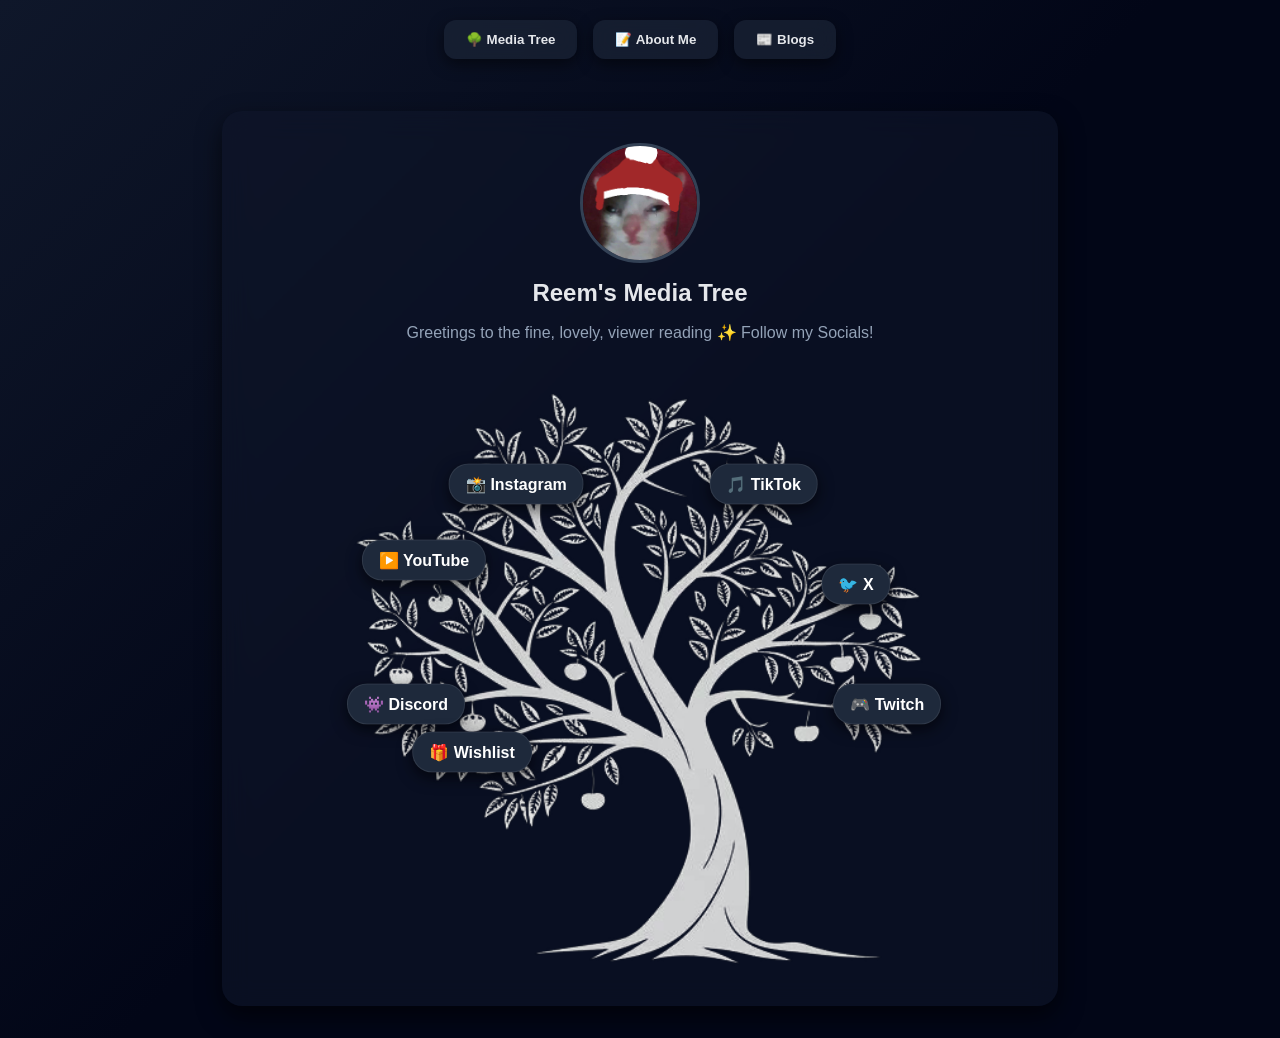
==== index.html @ afb11f1d "Merge branch 'main' of https://github.com/reemmyboi/personalwebsite-" ====
<!DOCTYPE html>
<html lang="en">
<head>
<meta charset="UTF-8">
<meta name="viewport" content="width=device-width, initial-scale=1.0">
<title>REEMMY</title>

<link rel="apple-touch-icon" sizes="180x180" href="photos/apple-touch-icon.png">
<link rel="icon" type="image/png" sizes="32x32" href="photos/favicon-32x32.png">
<link rel="icon" type="image/png" sizes="16x16" href="photos/favicon-16x16.png">
<link rel="manifest" href="site.webmanifest">
<link rel="stylesheet" href="styles.css">

</head>

<body>

<nav>
    <button onclick="showPage('media')">🌳 Media Tree</button>
    <button onclick="showPage('about')">📝 About Me</button>
    <button onclick="showPage('blogs')">📰 Blogs</button>
</nav>

<!-- MEDIA TREE -->
<section id="media" class="page active">
    <div class="card">

        <!-- CAT PROFILE -->
        <img src="photos/cat.png" class="profile-pic" alt="Profile">

        <h1>Reem's Media Tree</h1>
        <p class="subtitle">
            Greetings to the fine, lovely, viewer reading ✨
                         Follow my Socials!
        </p>

        <div class="tree-container">

            <!-- TREE IMAGE -->
            <img src="photos/image.png" class="tree-img" alt="Tree illustration linking to Reem's social media profiles">

           <!-- TOP SPLIT (main canopy fork) -->
<a href="https://www.instagram.com/reemmydevs/"
   target="_blank"
   rel="noopener noreferrer"
   class="link-node node-instagram">
   📸 Instagram
</a>

<a href="#"
   id="tiktokBtn"
   class="link-node node-tiktok">
   🎵 TikTok
</a>


<!-- UPPER BRANCH INTERSECTIONS -->
<a href="https://www.youtube.com/channel/UCuhYpmyhSwhuAVxGsIc_nqg"
   target="_blank"
   rel="noopener noreferrer"
   class="link-node node-youtube">
   ▶️ YouTube
</a>

<a href="https://x.com/reemmyboi"
   target="_blank"
   rel="noopener noreferrer"
   class="link-node node-x">
   🐦 X
</a>


<!-- MID BRANCH SPLITS -->
<a href="https://discord.gg/GuwnDvrFDR"
   target="_blank"
   rel="noopener noreferrer"
   class="link-node node-discord">
   👾 Discord
</a>

<a href="https://www.twitch.tv/reemmy_"
   target="_blank"
   rel="noopener noreferrer"
   class="link-node node-twitch">
   🎮 Twitch
</a>


<!-- LOWER BRANCH TIP (fruit) -->
<a href="https://throne.com/reemmy"
   target="_blank"
   rel="noopener noreferrer"
   class="link-node node-wishlist">
   🎁 Wishlist
</a>

        </div>

        <p id="tiktokMessage" class="tiktok-message">I do not have a TikTok</p>
    </div>
</section>

<!-- ABOUT -->
<section id="about" class="page">
    <div class="card">
        <h1>About Me</h1>

        <div class="about-content">
            <h2>Hey I'm Reemmy!</h2>

            <p>
                I enjoy playing games, building computers, and flying drones as well as gardening among other things. Im commited to the US Army and begin my term on August 31st 2026.
            </p>

            <p>
                One of my hobbies is putting together computers, I've built a couple for myself and other so far. Heres some of the ones I made. <weak>I can put together builds for you if you hit me up</weak> 
            </p>

            <div class="carousel" role="region" aria-label="PC build photos" data-interval="4000">
                <div class="carousel-track">
                    <div class="carousel-slide">
                        <div class="carousel-media">
                            <img src="photos/pc-build-1.jpg" class="carousel-img" alt="Full view of a PC build with green RGB lighting and a PNY GeForce RTX graphics card">
                        </div>
                        <span class="carousel-caption">This is my lastest build!</span>
                    </div>
                    <div class="carousel-slide">
                        <div class="carousel-media">
                            <img src="photos/pc-build-2.jpg" class="carousel-img" alt="Full view of a PC build with purple RGB lighting, angled to show the GeForce RTX graphics card">
                        </div>
                        <span class="carousel-caption">Its got a 5070ti and a 9800x3d inside</span>
                    </div>
                    <div class="carousel-slide">
                        <div class="carousel-media">
                            <img src="photos/pc-build-3.jpg" class="carousel-img" alt="PC build with a glass side panel and red RGB fans, with a Freddy Fazbear plush sitting next to it">
                        </div>
                        <span class="carousel-caption">It lowk looks like a fishtank but we ballin</span>
                    </div>
                    <div class="carousel-slide">
                        <div class="carousel-media">
                            <img src="photos/pc-build-4.jpg" class="carousel-img" alt="Close-up of a PC build's interior with blue RGB lighting, showing the motherboard and graphics card">
                        </div>
                        <span class="carousel-caption">I wish the rgb was uniform but thats fine</span>
                    </div>
                    <div class="carousel-slide">
                        <div class="carousel-media">
                            <img src="photos/pc-build-5-oldpc.jpg" class="carousel-img" alt="An older PC setup with a red RGB theme, red backlit keyboard and mouse, and an ultrawide monitor">
                        </div>
                        <span class="carousel-caption">This is my old pc and setup, its got a 1660 inside and its a oldie but goodie!</span>
                    </div>
                    <div class="carousel-slide">
                        <div class="carousel-media">
                            <img src="photos/pc-build-6-friendpc.jpg" class="carousel-img" alt="A friend's PC build with purple hexagon RGB panels, surrounded by plush toys">
                        </div>
                        <span class="carousel-caption">Pc I built for a friend and its sexy af</span>
                    </div>
                </div>
                <div class="carousel-arrow-zone">
                    <button type="button" class="carousel-arrow carousel-prev" onclick="carouselNav(this.closest('.carousel'), -1)" aria-label="Previous PC build photo">‹</button>
                    <button type="button" class="carousel-arrow carousel-next" onclick="carouselNav(this.closest('.carousel'), 1)" aria-label="Next PC build photo">›</button>
                </div>
            </div>

            <p>
                I'm also a amatuer drone flyer and photographer, I find it pretty fun to mess with people using my drones haha. Heres some pictures Ive taken:
            </p>

            <div class="carousel" role="region" aria-label="Drone photography photos" data-interval="4000">
                <div class="carousel-track">
                    <div class="carousel-slide">
                        <div class="carousel-media">
                            <img src="photos/dji_fly_20241230_142936_72_1735587002660_photo.jpg" class="carousel-img" alt="Aerial view of the coastline leading toward a distant lighthouse community">
                        </div>
                        <span class="carousel-caption">Taken on a DJI drone @ Dafuskie Island on December 30, 2024</span>
                    </div>
                    <div class="carousel-slide">
                        <div class="carousel-media">
                            <img src="photos/dji_fly_20241230_143250_86_1735601133256_photo.jpg" class="carousel-img" alt="Bird's nest built in a bleached driftwood tree on the beach">
                        </div>
                        <span class="carousel-caption">Taken on a DJI drone @ Dafuskie Island on December 30, 2024</span>
                    </div>
                    <div class="carousel-slide">
                        <div class="carousel-media">
                            <img src="photos/dji_fly_20260105_150450_202_1767643515061_photo.jpg" class="carousel-img" alt="Aerial view of a sandy tidal creek winding through the beach at low tide">
                        </div>
                        <span class="carousel-caption">Taken on a DJI drone @ Hunting Island on January 5, 2026</span>
                    </div>
                    <div class="carousel-slide">
                        <div class="carousel-media">
                            <img src="photos/dji_fly_20260105_150544_204_1767643552856_photo.jpg" class="carousel-img" alt="Aerial view of a sandy spit curving into the open water">
                        </div>
                        <span class="carousel-caption">Taken on a DJI drone @ Hunting Island on January 5, 2026</span>
                    </div>
                    <div class="carousel-slide">
                        <div class="carousel-media">
                            <img src="photos/dji_fly_20260105_152956_219_1767645016237_photo.jpg" class="carousel-img" alt="Aerial view of the beach and treeline along the coast">
                        </div>
                        <span class="carousel-caption">Taken on a DJI drone @ Hunting Island on January 5, 2026</span>
                    </div>
                    <div class="carousel-slide">
                        <div class="carousel-media">
                            <img src="photos/dji_fly_20260105_160812_251_1767647310566_photo.jpg" class="carousel-img" alt="Aerial view of a driftwood-covered beach">
                        </div>
                        <span class="carousel-caption">Taken on a DJI drone @ Hunting Island on January 5, 2026</span>
                    </div>
                    <div class="carousel-slide">
                        <div class="carousel-media">
                            <img src="photos/dji_fly_20260105_161012_257_1767647479313_photo.jpg" class="carousel-img" alt="Close aerial shot of a bird's nest in a driftwood tree">
                        </div>
                        <span class="carousel-caption">Taken on a DJI drone @ Hunting Island on January 5, 2026</span>
                    </div>
                    <div class="carousel-slide">
                        <div class="carousel-media">
                            <img src="photos/dji_fly_20260105_161102_258_1767647470545_photo.jpg" class="carousel-img" alt="Aerial view of a lighthouse overlooking the beach">
                        </div>
                        <span class="carousel-caption">Taken on a DJI drone @ Hunting Island on January 5, 2026</span>
                    </div>
                    <div class="carousel-slide">
                        <div class="carousel-media">
                            <img src="photos/dji_fly_20260105_161306_265_1767648336329_photo.jpg" class="carousel-img" alt="Aerial view of driftwood and tidal pools along the beach">
                        </div>
                        <span class="carousel-caption">Taken on a DJI drone @ Hunting Island on January 5, 2026</span>
                    </div>
                    <div class="carousel-slide">
                        <div class="carousel-media">
                            <img src="photos/dji_fly_20260105_162608_276_1767648386593_photo.jpg" class="carousel-img" alt="Aerial view of a tidal creek flowing into the beach">
                        </div>
                        <span class="carousel-caption">Taken on a DJI drone @ Hunting Island on January 5, 2026</span>
                    </div>
                    <div class="carousel-slide">
                        <div class="carousel-media">
                            <img src="photos/dji_fly_20260105_162730_283_1767648885341_photo.jpg" class="carousel-img" alt="Aerial view of a pier over the water next to a sandbar">
                        </div>
                        <span class="carousel-caption">Taken on a DJI drone @ Hunting Island on January 5, 2026</span>
                    </div>
                    <div class="carousel-slide">
                        <div class="carousel-media">
                            <img src="photos/dji_fly_20260105_162804_287_1767649226335_photo.jpg" class="carousel-img" alt="Aerial view of a marsh and sand spit meeting the ocean">
                        </div>
                        <span class="carousel-caption">Taken on a DJI drone @ Hunting Island on January 5, 2026</span>
                    </div>
                </div>
                <div class="carousel-arrow-zone">
                    <button type="button" class="carousel-arrow carousel-prev" onclick="carouselNav(this.closest('.carousel'), -1)" aria-label="Previous drone photo">‹</button>
                    <button type="button" class="carousel-arrow carousel-next" onclick="carouselNav(this.closest('.carousel'), 1)" aria-label="Next drone photo">›</button>
                </div>
            </div>

            <p>
                I also am a amateur gardener, Ive grown very little and know very little to boot but I enjoy learning by trial and error. Here some photos of my sunflowers.
            </p>

            <!-- Placeholder slides: swap each one's inner content for
                 <img src="photos/garden-1.jpg" class="carousel-img" alt="Description of the shot"> -->
            <div class="carousel" role="region" aria-label="Gardening photos" data-interval="4000">
                <div class="carousel-track">
                    <div class="carousel-slide">
                        <div class="carousel-media">
                            <span class="gallery-placeholder-icon">🌱</span>
                            <span class="gallery-placeholder-text">Garden photo 1 coming soon</span>
                        </div>
                        <span class="carousel-caption">Placeholder</span>
                    </div>
                    <div class="carousel-slide">
                        <div class="carousel-media">
                            <span class="gallery-placeholder-icon">🌱</span>
                            <span class="gallery-placeholder-text">Garden photo 2 coming soon</span>
                        </div>
                        <span class="carousel-caption">Placeholder</span>
                    </div>
                    <div class="carousel-slide">
                        <div class="carousel-media">
                            <span class="gallery-placeholder-icon">🌱</span>
                            <span class="gallery-placeholder-text">Garden photo 3 coming soon</span>
                        </div>
                        <span class="carousel-caption">Placeholder</span>
                    </div>
                    <div class="carousel-slide">
                        <div class="carousel-media">
                            <span class="gallery-placeholder-icon">🌱</span>
                            <span class="gallery-placeholder-text">Garden photo 4 coming soon</span>
                        </div>
                        <span class="carousel-caption">Placeholder</span>
                    </div>
                </div>
                <div class="carousel-arrow-zone">
                    <button type="button" class="carousel-arrow carousel-prev" onclick="carouselNav(this.closest('.carousel'), -1)" aria-label="Previous garden photo">‹</button>
                    <button type="button" class="carousel-arrow carousel-next" onclick="carouselNav(this.closest('.carousel'), 1)" aria-label="Next garden photo">›</button>
                </div>
            </div>

            <p>
                Appreciate you taking the time to check this out -Reem
            </p>
        </div>
    </div>
</section>

<!-- BLOGS -->
<section id="blogs" class="page">
    <div class="card">
        <h1>Blogs</h1>

        <p class="subtitle">
            Thoughts, updates, and random stuff ✨
        </p>

        <!-- SEARCH -->
        <input 
type="text"
id="searchBar"
class="search-bar"
placeholder="🔍 Search blogs..."
oninput="searchBlogs()"
>

        <!-- CONTROLS -->
        <div class="blog-controls">
            <button onclick="sortBlogs('new')">Newest</button>
            <button onclick="sortBlogs('old')">Oldest</button>

            <button onclick="filterBlogs('all')">All</button>
            <!-- generated at load by renderTagButtons(), one button per tag actually in use -->
            <div id="tagButtons"></div>
        </div>

        <!-- BLOG LIST -->
        <!-- New posts are inserted right after ADMIN:BLOG_LIST_START by admin.html.
             Do not remove these two comments -- admin.html relies on them to find
             where to splice post markup into this file. -->
        <div id="blogList">
            <!-- ADMIN:BLOG_LIST_START -->

            <div class="blog-preview" data-slug="mob-psycho-100" data-date="2026-08-01" data-tags="" onclick="openBlog(this)" tabindex="0" role="button" onkeydown="if(event.key==='Enter'||event.key===' '){event.preventDefault();openBlog(this)}">
                <img src="photos/mob-psycho-100-preview-1785617430330.jpg" class="blog-img" alt="Mob Psycho 100">
                <h2>Mob Psycho 100</h2>
                <p class="summary">WIP</p>
                <p class="tags"></p>

                <div class="full-content">
                    <h1>Mob Psycho 100</h1>
                    <img src="photos/mob-psycho-100-preview-1785617430330.jpg" class="blog-img-full" alt="Mob Psycho 100">
                    <p>WIP</p>
                </div>
            </div>

            <div class="blog-preview" data-slug="testing-ep-1" data-date="2026-07-30" data-tags="" data-parent="show-ive-been-watching" onclick="openBlog(this)" tabindex="0" role="button" onkeydown="if(event.key==='Enter'||event.key===' '){event.preventDefault();openBlog(this)}">
                <img src="photos/testing-ep-1-preview-1785371925273.jpg" class="blog-img" alt="testing ep 1">
                <h2>testing ep 1</h2>
                <p class="summary">667</p>
                <p class="tags"></p>

                <div class="full-content">
                    <h1>testing ep 1</h1>
                    <img src="photos/testing-ep-1-header-1785371926244.jpg" class="blog-img-full" alt="testing ep 1">
                    <p>76743y56ghe456rtyh</p>
                </div>
            </div>

            <!-- BLOG 1 -->
            

            <!-- BLOG 2 -->
            <div class="blog-preview" data-slug="show-ive-been-watching" data-date="2026-07-28" data-tags="television anime" onclick="openBlog(this)" tabindex="0" role="button" onkeydown="if(event.key==='Enter'||event.key===' '){event.preventDefault();openBlog(this)}">
                <img src="photos/show-ive-been-watching-1785287549736.jpg" class="blog-img" alt="An overall on GoSIck">
                <h2>An overall on GoSIck</h2>
                <p class="summary">This anime takes a drastic turn from a simple mystery solving anime into a strongly emotional show with powerful themes of heritage and culture vs science and moving forward, loneliness and connection, which goes hand and hand with separation over time.</p>
                <p class="tags">#television #anime</p>

                <div class="full-content">
                    <h1>An overall on GoSIck</h1>
                    <img src="photos/show-ive-been-watching-1785287549736.jpg" class="blog-img-full" alt="An overall on GoSIck">
                    <p><em>Notes: I am </em><strong><em>NOT </em></strong><em>a manga reader, I am also not a literary analysis genius</em></p><p><em>I'm writing a blurb on something I watched for documentation</em></p><p><em>If you would like to discuss this or correct me DM me on Discord</em></p><h2 class="ql-align-center">Rating: 7.2/10</h2><p><br></p><p class="ql-align-center">This mostly unheard-of anime was found on Crunchyroll, and I was intrigued by the one-word title which is very unlike many current anime with absolutely abysmally long titles. At first, I took this anime at face value being a simple mystery solving anime that you can follow along with, like the early on <em>Queen Berry </em>mystery for example. <img src="photos/show-ive-been-watching-1785338693336.jpg" alt="Screenshot from GoSick's Queen Berry mystery arc"></p><p class="ql-align-center">The show involves wimpy yet determined main character names Kujo and Victorique, a sweets loving tsundere. A couple episodes in and it reveals there's a lot more to it, mostly focusing around the horrid family history Victorique has and developing strong themes of loneliness and connection as well as fantasy/belief vs science shown through the Occult faction and Science faction fighting for power in Saubureme.</p><p class="ql-align-center"><img src="photos/show-ive-been-watching-1785341200619.jpg" alt="Screenshot from GoSick showing the Occult and Science faction conflict" width="45%"><img src="photos/show-ive-been-watching-1785341202901.jpg" alt="Another screenshot from GoSick showing the Occult and Science faction conflict" width="45%"></p><p class="ql-align-center">This show takes a wild turn that was hard to see in the beginning to what seems to be a mix of WWII and the Russo Japanese war with a pretty crazy and emotional ending that also was very confusing for me, perhaps because I was watching it at 2 AM.</p><p class="ql-align-center"><br></p><p class="ql-align-center">Overall, I think for me it was pretty good, it just has a pretty one-dimensional beginning. It was just hard telling which direction the anime wanted to take it felt as if someone else took over a quarter into the show and made it super good. Its not a fighting anime which lots of people are ONLY interested in that which kind of sucks cause this isn't a generic anime it does deserve more recognition than I see especially cause its not harem slop. I haven't see the continuation series and don't plan on it at the moment.</p><p class="ql-align-center"><br></p><p class="ql-align-center">P.S. Cecile my goat</p><p class="ql-align-center"> <img src="photos/show-ive-been-watching-1785367050522.jpg" alt="Screenshot of Cecile from GoSick"></p><p class="ql-align-center"><br></p><p class="ql-align-center">Would Marry/10</p>
                </div>
            </div>

            <!-- ADMIN:BLOG_LIST_END -->
        </div>
    </div>
</section>
    <section id="blogPost" class="page">
    <div class="card">

       <button onclick="goBack()" class="back-btn">
⬅ Back
</button>
         <div id="blogContent"></div>

    </div>
    </section>
 
      <script>
function goBack(){
    // showPage() already resets opacity/transform for every .page
    showPage('blogs');
}
      </script>

<script>
// SKILL PHOTO CAROUSELS
function carouselGoTo(carousel, index){
    const track = carousel.querySelector('.carousel-track');
    const slideCount = carousel.querySelectorAll('.carousel-slide').length;
    const newIndex = ((index % slideCount) + slideCount) % slideCount;

    track.style.transform = `translateX(-${newIndex * 100}%)`;
    carousel.dataset.index = newIndex;
}

function carouselStartAuto(carousel){
    clearInterval(carousel._autoTimer);
    const interval = parseInt(carousel.dataset.interval, 10) || 4000;

    carousel._autoTimer = setInterval(() => {
        const current = parseInt(carousel.dataset.index, 10) || 0;
        carouselGoTo(carousel, current + 1);
    }, interval);
}

function carouselNav(carousel, direction){
    const current = parseInt(carousel.dataset.index, 10) || 0;
    carouselGoTo(carousel, current + direction);

    // pause auto-advance, resume after 10s of no interaction
    clearInterval(carousel._autoTimer);
    clearTimeout(carousel._resumeTimer);
    carousel._resumeTimer = setTimeout(() => carouselStartAuto(carousel), 10000);
}

// shuffle each carousel's slides (image + its caption move together
// since they're both inside the same .carousel-slide) so the order
// is different every time the page loads
function shuffleSlides(carousel){
    const track = carousel.querySelector('.carousel-track');
    const slides = Array.from(track.children);

    for(let i = slides.length - 1; i > 0; i--){
        const j = Math.floor(Math.random() * (i + 1));
        [slides[i], slides[j]] = [slides[j], slides[i]];
    }

    slides.forEach(slide => track.appendChild(slide));
}

document.querySelectorAll('.carousel').forEach(carousel => {
    shuffleSlides(carousel);
    carousel.dataset.index = 0;
    carouselStartAuto(carousel);
});
</script>

<script>
// TIKTOK EASTER EGG
(function(){
    const btn = document.getElementById('tiktokBtn');
    const message = document.getElementById('tiktokMessage');
    if(!btn) return;

    const maxCatches = 3;
    let catches = 0;
    let fleeTimer = null;
    let poofCtx = null;
    let poofReverbImpulse = null;

    // a short synthesized reverb tail (exponentially-decaying stereo noise
    // used as a convolution impulse response) -- built once and reused.
    // This one thing does more to remove the "cheap/dry" quality than any
    // amount of oscillator tweaking: real produced SFX almost never sit in
    // total silence, they have a little bit of space around them.
    function getPoofReverbImpulse(ctx){
        if(!poofReverbImpulse){
            const duration = 0.9, decay = 2.6;
            const rate = ctx.sampleRate;
            const length = Math.floor(rate * duration);
            poofReverbImpulse = ctx.createBuffer(2, length, rate);
            for(let ch = 0; ch < 2; ch++){
                const data = poofReverbImpulse.getChannelData(ch);
                for(let i = 0; i < length; i++){
                    data[i] = (Math.random() * 2 - 1) * Math.pow(1 - i / length, decay);
                }
            }
        }
        return poofReverbImpulse;
    }

    // a quiet synthesized "poof": a bubble-pop blip (rising pitch that
    // cuts sharply, with a tiny click at the pop) layered with a small
    // cluster of bright sparkle tones that fades in alongside the pop and
    // then cuts off abruptly, like the object just vanished rather than
    // the sound naturally decaying away. Everything is layered with a
    // couple of harmonics (not bare sine waves), spread across the stereo
    // field, and passed through a touch of soft saturation + reverb so it
    // reads as produced rather than a raw oscillator beep.
    function playPoofSound(){
        try{
            const AudioContextClass = window.AudioContext || window.webkitAudioContext;
            if(!AudioContextClass) return;
            if(!poofCtx) poofCtx = new AudioContextClass();
            if(poofCtx.state === 'suspended') poofCtx.resume();

            const now = poofCtx.currentTime;

            // master bus -- everything routes through here for shared
            // warmth (gentle tanh saturation) before splitting to a dry
            // path and a low-level reverb send
            const master = poofCtx.createGain();
            master.gain.value = 1;

            const saturation = poofCtx.createWaveShaper();
            const curve = new Float32Array(256);
            for(let i = 0; i < 256; i++){
                const x = (i / 255) * 2 - 1;
                curve[i] = Math.tanh(x * 1.4) / Math.tanh(1.4);
            }
            saturation.curve = curve;
            saturation.oversample = '2x';

            const reverbSend = poofCtx.createGain();
            reverbSend.gain.value = 0.16; // subtle -- adds space, not a cave

            const convolver = poofCtx.createConvolver();
            convolver.buffer = getPoofReverbImpulse(poofCtx);

            master.connect(saturation);
            saturation.connect(poofCtx.destination);
            saturation.connect(reverbSend);
            reverbSend.connect(convolver);
            convolver.connect(poofCtx.destination);

            // --- bubble pop: layered fundamental + a triangle partial an
            // octave up (for body/edge) + a brief low sub (for weight),
            // quick rising pitch that cuts sharply ---
            const popFund = poofCtx.createOscillator();
            popFund.type = 'sine';
            popFund.frequency.setValueAtTime(480, now);
            popFund.frequency.exponentialRampToValueAtTime(1250, now + 0.05);

            const popPartial = poofCtx.createOscillator();
            popPartial.type = 'triangle';
            popPartial.frequency.setValueAtTime(960, now);
            popPartial.frequency.exponentialRampToValueAtTime(2500, now + 0.05);
            const popPartialGain = poofCtx.createGain();
            popPartialGain.gain.value = 0.22;

            const popSub = poofCtx.createOscillator();
            popSub.type = 'sine';
            popSub.frequency.setValueAtTime(240, now);
            popSub.frequency.exponentialRampToValueAtTime(320, now + 0.04);
            const popSubGain = poofCtx.createGain();
            popSubGain.gain.value = 0.35;

            const popGain = poofCtx.createGain();
            popGain.gain.setValueAtTime(0.0001, now);
            popGain.gain.exponentialRampToValueAtTime(0.065, now + 0.01);
            popGain.gain.setValueAtTime(0.065, now + 0.04);
            popGain.gain.exponentialRampToValueAtTime(0.0001, now + 0.065);

            popFund.connect(popGain);
            popPartial.connect(popPartialGain);
            popPartialGain.connect(popGain);
            popSub.connect(popSubGain);
            popSubGain.connect(popGain);
            popGain.connect(master);

            popFund.start(now); popFund.stop(now + 0.07);
            popPartial.start(now); popPartial.stop(now + 0.07);
            popSub.start(now); popSub.stop(now + 0.06);

            // a tiny shaped-noise click right at the pop moment for
            // percussive "snap" -- bandpassed (a defined center + Q)
            // instead of just highpassed, so it reads as a clean
            // transient rather than broadband hiss
            const clickBuffer = poofCtx.createBuffer(1, Math.floor(poofCtx.sampleRate * 0.02), poofCtx.sampleRate);
            const clickData = clickBuffer.getChannelData(0);
            for(let i = 0; i < clickData.length; i++){
                clickData[i] = Math.random() * 2 - 1;
            }

            const click = poofCtx.createBufferSource();
            click.buffer = clickBuffer;

            const clickFilter = poofCtx.createBiquadFilter();
            clickFilter.type = 'bandpass';
            clickFilter.frequency.value = 4200;
            clickFilter.Q.value = 1.1;

            const clickGain = poofCtx.createGain();
            clickGain.gain.setValueAtTime(0.045, now + 0.04);
            clickGain.gain.exponentialRampToValueAtTime(0.0001, now + 0.065);

            click.connect(clickFilter);
            clickFilter.connect(clickGain);
            clickGain.connect(master);
            click.start(now + 0.04);
            click.stop(now + 0.065);

            // --- sparkle: a rapid, irregular scatter of tiny bright noise
            // crackles -- a cymbal's sizzle broken into audible individual
            // pops, with the same crackling, unevenly-timed rhythm as pop
            // rocks candy going off in your mouth. Each crackle is its own
            // short burst of bandpassed noise (bright/metallic, not a
            // tonal note), randomly pitched, panned, and timed, with gaps
            // that widen toward the end so it naturally fizzles out
            // instead of stopping on a beat. Starts a touch after the pop.
            const sparkleStart = now + 0.03;
            const sparkleWindow = 0.2;
            const sparkleMaster = poofCtx.createGain();
            sparkleMaster.gain.value = 1;
            sparkleMaster.connect(master);

            const crackleCount = 26;
            let crackleT = 0;
            for(let i = 0; i < crackleCount; i++){
                const progress = i / crackleCount;
                // tighter, faster gaps than a soft candy crackle -- more of
                // a rapid-fire burst, still widening a bit toward the end
                const gap = 0.002 + Math.random() * 0.013 * (0.35 + progress);
                crackleT += gap;
                if(crackleT > sparkleWindow) break;

                const popTime = sparkleStart + crackleT;
                // shorter and crisper per-pop than before -- a sharp
                // "tick" rather than a soft crackle
                const dur = 0.004 + Math.random() * 0.004;

                const buf = poofCtx.createBuffer(1, Math.max(1, Math.floor(poofCtx.sampleRate * dur)), poofCtx.sampleRate);
                const data = buf.getChannelData(0);
                for(let j = 0; j < data.length; j++){
                    data[j] = Math.random() * 2 - 1;
                }

                const crackle = poofCtx.createBufferSource();
                crackle.buffer = buf;

                // brighter and higher-Q than before -- a sharper "snap"
                // per pop, more firework-crackle than soft candy fizz
                const crackleFilter = poofCtx.createBiquadFilter();
                crackleFilter.type = 'bandpass';
                crackleFilter.frequency.value = 5500 + Math.random() * 4500;
                crackleFilter.Q.value = 2 + Math.random() * 2;

                const crackleGain = poofCtx.createGain();
                // wider amplitude variance -- some pops noticeably louder
                // than others, like an uneven shower of firework crackle
                const peak = 0.016 + Math.random() * 0.028;
                crackleGain.gain.setValueAtTime(peak, popTime);
                crackleGain.gain.exponentialRampToValueAtTime(0.0001, popTime + dur);

                const cracklePan = poofCtx.createStereoPanner();
                cracklePan.pan.value = -0.5 + Math.random();

                crackle.connect(crackleFilter);
                crackleFilter.connect(crackleGain);
                crackleGain.connect(cracklePan);
                cracklePan.connect(sparkleMaster);

                crackle.start(popTime);
                crackle.stop(popTime + dur + 0.005);
            }
        }catch(e){
            // sound is a nice-to-have here, never let it break the easter egg
        }
    }

    function randomizePosition(){
        const container = btn.closest('.tree-container');
        if(!container) return;
        btn.style.top = (12 + Math.random() * 70) + '%';
        btn.style.left = (10 + Math.random() * 80) + '%';
        btn.style.transform = 'translate(-50%, -50%)';
    }

    // shrink relative to whatever size it's currently rendering at, so it
    // shrinks noticeably whether starting from the desktop tree or the
    // mobile stacked-list size
    function shrinkOneStage(){
        const style = getComputedStyle(btn);
        const shrink = (value) => (parseFloat(value) * 0.78) + 'px';

        btn.style.fontSize = shrink(style.fontSize);
        btn.style.paddingTop = shrink(style.paddingTop);
        btn.style.paddingBottom = shrink(style.paddingBottom);
        btn.style.paddingLeft = shrink(style.paddingLeft);
        btn.style.paddingRight = shrink(style.paddingRight);
    }

    // desktop hover: give a brief moment to click before it flees
    btn.addEventListener('mouseenter', () => {
        if(catches >= maxCatches) return;
        clearTimeout(fleeTimer);
        fleeTimer = setTimeout(randomizePosition, 180);
    });

    btn.addEventListener('mouseleave', () => {
        clearTimeout(fleeTimer);
    });

    // if it does get caught: shrink and relocate, up to 3 times
    btn.addEventListener('click', (e) => {
        e.preventDefault();
        clearTimeout(fleeTimer);
        playPoofSound();
        catches++;

        if(catches >= maxCatches){
            btn.style.transition = 'opacity .3s';
            btn.style.opacity = '0';
            setTimeout(() => { btn.style.display = 'none'; }, 300);
            if(message) message.style.display = 'block';
            return;
        }

        btn.style.transition = 'opacity .2s';
        btn.style.opacity = '0';

        setTimeout(() => {
            randomizePosition();
            shrinkOneStage();
            btn.style.opacity = '1';
        }, 200);
    });
})();
</script>

<script>
function showPage(pageId){
    document.querySelectorAll('.page').forEach(page => {
        page.classList.remove('active');

        // reset styles that may break visibility
        page.style.opacity = 1;
        page.style.transform = "none";
    });

    document.getElementById(pageId).classList.add('active');

    window.scrollTo({ top: 0, behavior: "instant" });
}

    // scroll reset
 
</script>
<script> function openBlog(blog){
    openBlogBySlug(blog.dataset.slug);
}

// used both by clicking a preview card (openBlog above) and by clicking an
// episode card, a "part of <series>" link, a related-post card, or the
// overview card on a category page (that last one passes forceFullContent
// so a post with episodes can still be read in full, not just as the hub)
function openBlogBySlug(slug, forceFullContent){
    const blog = document.querySelector('.blog-preview[data-slug="' + CSS.escape(slug) + '"]');
    if(!blog) return;

    const page = document.getElementById('blogPost');
    const container = document.getElementById('blogContent');
    const episodes = getEpisodes(slug);

    // fade out whichever page is currently showing (the blog list, or
    // another post if you're navigating from one episode to another)
    const currentPage = document.querySelector('.page.active');
    if(currentPage){
        currentPage.style.transition = "opacity .2s";
        currentPage.style.opacity = 0;
    }

    setTimeout(()=>{
        container.innerHTML = '';

        if(episodes.length > 0 && !forceFullContent){
            // this post has episodes nested under it -- treat it as a
            // category page: a compact overview card up top, then the
            // episode row right below it, instead of a long write-up
            renderCategoryOverview(container, blog, episodes);
        }else{
            container.innerHTML = blog.querySelector('.full-content').innerHTML;
            renderParentLink(container, blog);
            if(episodes.length > 0){
                // reached via the overview card's "read the full write-up"
                // link -- still offer the episode row below the write-up
                renderEpisodeList(container, episodes);
            }
        }

        renderPermalink(container, blog);
        renderRelatedPosts(container, blog);
        showPage('blogPost');

        // animate in
        page.style.opacity = 0;
        page.style.transform = "translateY(20px)";

        setTimeout(()=>{
            page.style.transition = "all .4s ease";
            page.style.opacity = 1;
            page.style.transform = "translateY(0)";
            window.scrollTo(0,0);
        },50);

    },200);
}

function getEpisodes(slug){
    const children = Array.from(document.querySelectorAll('.blog-preview[data-parent="' + CSS.escape(slug) + '"]'));
    children.sort((a, b) => new Date(a.dataset.date) - new Date(b.dataset.date));
    return children;
}

// a small link to this post's own standalone page (blog/<slug>/) -- gives
// people a real shareable URL, and gives search engines an internal link
// to the crawlable version of this post instead of just the SPA state
function renderPermalink(container, blog){
    const link = document.createElement('a');
    link.className = 'permalink';
    link.href = 'blog/' + encodeURIComponent(blog.dataset.slug) + '/';
    link.textContent = '🔗 Permalink';
    container.appendChild(link);
}

// "Part of <series>" link shown above an episode post
function renderParentLink(container, blog){
    const parentSlug = blog.dataset.parent;
    if(!parentSlug) return;

    const parent = document.querySelector('.blog-preview[data-slug="' + CSS.escape(parentSlug) + '"]');
    if(!parent) return;

    const link = document.createElement('p');
    link.className = 'episode-parent-link';
    const a = document.createElement('a');
    a.href = '#';
    a.textContent = parent.querySelector('h2') ? parent.querySelector('h2').textContent : parentSlug;
    a.onclick = (e) => { e.preventDefault(); openBlogBySlug(parentSlug); };
    link.append('Part of ', a);
    container.prepend(link);
}

// compact cover-image + title + summary card, followed by a row of episode
// thumbnails, shown instead of a full write-up for any post that has
// episodes nested under it -- the card itself is clickable and leads to
// the full write-up (via forceFullContent), same post, same slug
function renderCategoryOverview(container, blog, episodes){
    const overview = document.createElement('div');
    overview.className = 'category-overview';
    overview.tabIndex = 0;
    overview.setAttribute('role', 'button');

    const img = blog.querySelector('.blog-img');
    if(img){
        const cardImg = document.createElement('img');
        cardImg.src = img.getAttribute('src');
        cardImg.alt = img.getAttribute('alt') || '';
        cardImg.className = 'category-overview-img';
        overview.appendChild(cardImg);
    }

    const title = document.createElement('h1');
    title.textContent = blog.querySelector('h2') ? blog.querySelector('h2').textContent : '';
    overview.appendChild(title);

    const summary = document.createElement('p');
    summary.className = 'category-overview-summary';
    summary.textContent = blog.querySelector('.summary') ? blog.querySelector('.summary').textContent : '';
    overview.appendChild(summary);

    const readMore = document.createElement('span');
    readMore.className = 'category-overview-readmore';
    readMore.textContent = 'Read the full write-up →';
    overview.appendChild(readMore);

    const go = () => openBlogBySlug(blog.dataset.slug, true);
    overview.onclick = go;
    overview.onkeydown = (e) => { if(e.key === 'Enter' || e.key === ' '){ e.preventDefault(); go(); } };

    container.appendChild(overview);
    renderEpisodeList(container, episodes);
}

// the "Episode" heading + row of episode cards -- shared by the compact
// category view and the full-write-up view of the same post
function renderEpisodeList(container, episodes){
    const section = document.createElement('div');
    section.className = 'blog-episodes';

    const heading = document.createElement('h2');
    heading.textContent = 'Episode';
    section.appendChild(heading);

    const list = document.createElement('div');
    list.className = 'episode-list';

    episodes.forEach((child, i) => {
        const childImg = child.querySelector('.blog-img');
        const card = document.createElement('div');
        card.className = 'episode-card';
        card.tabIndex = 0;
        card.setAttribute('role', 'button');

        if(childImg){
            const cardImg = document.createElement('img');
            cardImg.src = childImg.getAttribute('src');
            cardImg.alt = childImg.getAttribute('alt') || '';
            cardImg.className = 'episode-img';
            card.appendChild(cardImg);
        }

        const badge = document.createElement('span');
        badge.className = 'episode-number';
        badge.textContent = '#' + (i + 1);
        card.appendChild(badge);

        const title2 = document.createElement('h3');
        title2.textContent = child.querySelector('h2') ? child.querySelector('h2').textContent : '';
        card.appendChild(title2);

        const go = () => openBlogBySlug(child.dataset.slug);
        card.onclick = go;
        card.onkeydown = (e) => { if(e.key === 'Enter' || e.key === ' '){ e.preventDefault(); go(); } };

        list.appendChild(card);
    });

    section.appendChild(list);
    container.appendChild(section);
}

// "You might also like" -- other top-level posts sharing at least one tag
// with the post being viewed, shown at the bottom of every post
function renderRelatedPosts(container, blog){
    const slug = blog.dataset.slug;
    const parentSlug = blog.dataset.parent;
    const ownEpisodeSlugs = getEpisodes(slug).map(e => e.dataset.slug);
    const tags = (blog.dataset.tags || '').split(' ').filter(Boolean);

    const scored = Array.from(document.querySelectorAll('.blog-preview'))
        .filter(b => {
            const bSlug = b.dataset.slug;
            if(bSlug === slug) return false; // never itself
            if(bSlug === parentSlug) return false; // already shown via the "Part of" link
            if(ownEpisodeSlugs.includes(bSlug)) return false; // already shown in this post's own Episode row
            return true;
        })
        .map(b => {
            const otherTags = (b.dataset.tags || '').split(' ').filter(Boolean);
            const shared = otherTags.filter(t => tags.includes(t)).length;
            // sibling episodes (same series) are the strongest possible
            // "similar blog" -- weighted well above any amount of tag
            // overlap, so they always surface first when they exist
            const sameParent = !!parentSlug && b.dataset.parent === parentSlug;
            const score = shared + (sameParent ? 10 : 0);
            return { post: b, score };
        })
        .filter(c => c.score > 0)
        .sort((a, b) => b.score - a.score || new Date(b.post.dataset.date) - new Date(a.post.dataset.date))
        .slice(0, 3);

    if(scored.length === 0) return;

    const section = document.createElement('div');
    section.className = 'related-posts';

    const heading = document.createElement('h2');
    heading.textContent = 'Similar Blogs';
    section.appendChild(heading);

    const list = document.createElement('div');
    list.className = 'related-posts-list';

    scored.forEach(({ post }) => {
        const img = post.querySelector('.blog-img');
        const card = document.createElement('div');
        card.className = 'related-post-card';
        card.tabIndex = 0;
        card.setAttribute('role', 'button');

        if(img){
            const cardImg = document.createElement('img');
            cardImg.src = img.getAttribute('src');
            cardImg.alt = img.getAttribute('alt') || '';
            cardImg.className = 'related-post-img';
            card.appendChild(cardImg);
        }

        const title = document.createElement('h3');
        title.textContent = post.querySelector('h2') ? post.querySelector('h2').textContent : '';
        card.appendChild(title);

        const summary = document.createElement('p');
        summary.textContent = post.querySelector('.summary') ? post.querySelector('.summary').textContent : '';
        card.appendChild(summary);

        const go = () => openBlogBySlug(post.dataset.slug);
        card.onclick = go;
        card.onkeydown = (e) => { if(e.key === 'Enter' || e.key === ' '){ e.preventDefault(); go(); } };

        list.appendChild(card);
    });

    section.appendChild(list);
    container.appendChild(section);
}
// SEARCH + FILTER (combined so neither one clobbers the other's state)
let activeCategory = 'all';

function searchBlogs(){
    applyBlogVisibility();
}

function filterBlogs(category){
    activeCategory = category;
    applyBlogVisibility();
}

function applyBlogVisibility(){
    const input = document.getElementById('searchBar').value.toLowerCase();

    // episodes now show on the main list alongside everything else (they
    // used to be hidden, only reachable through their series page) -- they
    // go through the exact same search/tag matching as any other post
    document.querySelectorAll('.blog-preview').forEach(blog=>{
        const text = blog.innerText.toLowerCase();
        const matchesSearch = text.includes(input);
        const tags = blog.dataset.tags.split(' ');
        const matchesCategory = activeCategory === 'all' || tags.includes(activeCategory);
        blog.style.display = (matchesSearch && matchesCategory) ? 'block' : 'none';
    });
}

// SORT
function sortBlogs(type){
    const container = document.getElementById('blogList');
    const blogs = Array.from(container.children);

    blogs.sort((a,b)=>{
        const dateA = new Date(a.dataset.date);
        const dateB = new Date(b.dataset.date);
        return type === 'new' ? dateB - dateA : dateA - dateB;
    });

    blogs.forEach(blog => container.appendChild(blog));
}

// TAG BUTTONS (generated from whatever tags are actually in use, so
// admin.html never has to touch this file's button markup when a new
// tag shows up on a post)
function renderTagButtons(){
    const tags = new Set();
    document.querySelectorAll('.blog-preview').forEach(blog=>{
        (blog.dataset.tags || '').split(' ').filter(Boolean).forEach(t => tags.add(t));
    });

    const container = document.getElementById('tagButtons');
    container.innerHTML = '';
    Array.from(tags).sort().forEach(tag=>{
        const btn = document.createElement('button');
        btn.textContent = tag.charAt(0).toUpperCase() + tag.slice(1);
        btn.onclick = () => filterBlogs(tag);
        container.appendChild(btn);
    });
}

// episodes now show on the main list alongside everything else -- this
// adds a small "Part of <series>" badge onto each episode's own preview
// card so it still reads clearly as part of a series while browsing,
// instead of looking like an unrelated standalone post
function renderEpisodeBadges(){
    document.querySelectorAll('.blog-preview[data-parent]').forEach(blog=>{
        if(blog.querySelector('.preview-parent-badge')) return; // don't double up on repeat calls
        const parentSlug = blog.dataset.parent;
        const parent = document.querySelector('.blog-preview[data-slug="' + CSS.escape(parentSlug) + '"]');
        if(!parent) return;
        const badge = document.createElement('p');
        badge.className = 'preview-parent-badge';
        badge.textContent = '↪ Part of ' + (parent.querySelector('h2') ? parent.querySelector('h2').textContent : parentSlug);
        const tagsEl = blog.querySelector('.tags');
        if(tagsEl) tagsEl.insertAdjacentElement('afterend', badge);
        else blog.appendChild(badge);
    });
}

renderTagButtons();
renderEpisodeBadges();
sortBlogs('new'); // most-recent-first by default, now including episodes
applyBlogVisibility();
</script>
</body>
</html>
---- styles.css ----
*{
    margin:0;
    padding:0;
    box-sizing:border-box;
    font-family:"Segoe UI",sans-serif;
}

body{
    min-height:100vh;
    background:linear-gradient(135deg,#0f172a,#020617,#020617);
    color:#e5e7eb;
}

/* Navigation */
nav{
    display:flex;
    justify-content:center;
    gap:1rem;
    padding:20px;
    flex-wrap:wrap;
}

nav button{
    border:none;
    padding:12px 22px;
    border-radius:12px;
    cursor:pointer;
    font-weight:600;
    background:rgba(30,41,59,.6);
    color:#e5e7eb;
    -webkit-backdrop-filter:blur(10px);
    backdrop-filter:blur(10px);
    box-shadow:0 5px 15px rgba(0,0,0,.5);
    transition:.25s;
}

nav button:hover{
    transform:translateY(-2px);
    background:#1e293b;
}

/* Pages */
.page{
    display:none;
    width:90%;
    max-width:900px;
    margin:auto;
    padding:2rem;
    transition:all .3s ease;
}

.page.active{
    display:block;
}

/* Cards */
.card{
    background:rgba(15,23,42,.6);
    -webkit-backdrop-filter:blur(14px);
    backdrop-filter:blur(14px);
    border-radius:20px;
    padding:2rem;
    box-shadow:0 10px 25px rgba(0,0,0,.6);
}

h1{
    text-align:center;
    margin-bottom:1rem;
}

.subtitle{
    text-align:center;
    margin-bottom:2rem;
    color:#94a3b8;
}

/* Profile */
.profile-pic{
    width:120px;
    height:120px;
    border-radius:50%;
    object-fit:cover;
    display:block;
    margin:0 auto 1rem;
    border:3px solid #334155;
}

/* Tree */
.tree-container{
    position:relative;
    width:100%;
    max-width:600px;
    aspect-ratio:1/1;
    margin:20px auto 0;
}

/* Tree image */
.tree-img{
    position:absolute;
    top:0;
    left:0;
    width:100%;
    height:100%;
    object-fit:contain;
    opacity:.9;
    pointer-events:none;
}

/* Link nodes styled like fruit */
.link-node{
    position:absolute;
    text-decoration:none;
    color:white;
    background:#1e293b;
    padding:10px 16px;
    border-radius:20px;
    font-weight:600;
    box-shadow:0 5px 15px rgba(0,0,0,.6);
    transition:.25s;
    border:1px solid rgba(255,255,255,.08);
    white-space:nowrap;
}

.link-node:hover{
    transform:translate(-50%, -50%) scale(1.08);
    background:#334155;
}

/* Tree fruit positions (percentages of the square tree-container) */
.node-instagram{ top:18.3%; left:29.4%; transform:translate(-50%, -50%); }
.node-tiktok{ top:18.3%; left:70.6%; transform:translate(-50%, -50%); }
.node-youtube{ top:31%; left:14%; transform:translate(-50%, -50%); }
.node-x{ top:35%; left:86%; transform:translate(-50%, -50%); }
.node-discord{ top:55%; left:11%; transform:translate(-50%, -50%); }
.node-twitch{ top:55%; left:91.2%; transform:translate(-50%, -50%); }
.node-wishlist{ top:63%; left:22%; transform:translate(-50%, -50%); }

/* TikTok easter egg */
.tiktok-message{
    display:none;
    text-align:center;
    margin:1.5rem auto 0;
    padding:10px 18px;
    border-radius:10px;
    background:rgba(245,158,11,.15);
    color:#f59e0b;
    font-weight:600;
    max-width:fit-content;
}

/* About page narrative */
.about-content h2{
    margin-bottom:1rem;
}

.about-content p{
    color:#94a3b8;
    line-height:1.7;
    margin-bottom:1.2rem;
}

.about-content strong{
    color:#e5e7eb;
}

/* Skill photo carousel */
.carousel{
    position:relative;
    border-radius:14px;
    overflow:hidden;
    border:2px dashed rgba(255,255,255,.15);
    background:rgba(255,255,255,.02);
    margin-bottom:1.5rem;
}

.carousel-track{
    display:flex;
    width:100%;
    align-items:flex-start;
    transition:transform .6s ease;
}

.carousel-slide{
    flex:0 0 100%;
    width:100%;
    display:flex;
    flex-direction:column;
}

/* image/placeholder area: fixed frame so the whole photo fits without
   being cropped, instead of stretching to fill and cutting off edges */
.carousel-media{
    position:relative;
    width:100%;
    aspect-ratio:16/9;
    display:flex;
    flex-direction:column;
    align-items:center;
    justify-content:center;
    gap:8px;
    color:#64748b;
    background:rgba(0,0,0,.25);
}

.carousel-img{
    position:absolute;
    inset:0;
    width:100%;
    height:100%;
    object-fit:contain;
}

/* caption sits below the photo, in normal flow, so it's always fully
   readable instead of overlaid on top of the image */
.carousel-caption{
    padding:10px 14px;
    background:rgba(15,23,42,.9);
    color:#e5e7eb;
    font-size:.85rem;
    text-align:center;
    border-top:1px solid rgba(255,255,255,.08);
}

.gallery-placeholder-icon{
    font-size:2.2rem;
    opacity:.6;
}

.gallery-placeholder-text{
    font-size:.9rem;
    text-align:center;
    padding:0 8px;
}

/* Sized identically to .carousel-media (same width basis + aspect-ratio)
   so arrows center on the photo itself, not the photo+caption combined */
.carousel-arrow-zone{
    position:absolute;
    top:0;
    left:0;
    right:0;
    aspect-ratio:16/9;
    pointer-events:none;
}

.carousel-arrow{
    position:absolute;
    top:50%;
    transform:translateY(-50%);
    pointer-events:auto;
    width:36px;
    height:36px;
    border-radius:50%;
    border:1px solid rgba(255,255,255,.15);
    background:rgba(15,23,42,.7);
    color:#e5e7eb;
    font-size:1.2rem;
    line-height:1;
    display:flex;
    align-items:center;
    justify-content:center;
    cursor:pointer;
    transition:.2s;
}

.carousel-arrow:hover{
    background:rgba(30,41,59,.9);
    transform:translateY(-50%) scale(1.08);
}

.carousel-prev{ left:10px; }
.carousel-next{ right:10px; }

/* Blog */
   /* BLOG FIXED STYLES */
.blog-preview{
    background:linear-gradient(145deg,#020617,#020617,#0f172a);
    border-radius:16px;
    padding:18px;
    margin-bottom:20px;
    cursor:pointer;
    transition:all .35s ease;
    overflow:hidden;
    position:relative;
    border:1px solid rgba(255,255,255,.05);
    opacity:0;
    transform:translateY(20px);
    animation:fadeUp .5s forwards;
    max-width:650px;
    margin:0 auto 25px auto;
}

.blog-preview:nth-child(2){ animation-delay:.1s }
.blog-preview:nth-child(3){ animation-delay:.2s }

@keyframes fadeUp{
    to{
        opacity:1;
        transform:translateY(0);
    }
}
    .blog-preview h2{
    margin-top:10px;
}

.blog-preview::after{
    content:"";
    position:absolute;
    inset:0;
    background:linear-gradient(120deg,transparent,rgba(96,165,250,.15),transparent);
    opacity:0;
    transition:.4s;
}

.blog-preview:hover::after{
    opacity:1;
}

.blog-preview:hover{
    transform:translateY(-8px) scale(1.015);
    box-shadow:0 20px 40px rgba(0,0,0,.7);
}

.blog-preview:focus-visible{
    outline:2px solid #60a5fa;
    outline-offset:3px;
}
    .blog-post-card{
    max-width:700px;
    margin:auto;
}

#blogContent h1{
    margin-bottom:10px;
    font-size:2rem;
}

#blogContent p{
    margin:10px 0;
    font-size:1.05rem;
    line-height:1.8;
    color:#cbd5f5;
}

/* covers any image inside the post body (e.g. ones inserted inline while
   writing), so they scale down to fit the column instead of rendering at
   their full uploaded pixel size */
#blogContent img{
    max-width:100%;
    height:auto;
    border-radius:12px;
    margin:15px 0;
    display:block;
}

/* an image the author has explicitly sized down (via the editor's "Resize
   selected image" control) gets a width attribute -- let it flow inline
   instead of forcing its own full-width row, so a couple of small images
   (or an image and text) can sit side by side */
#blogContent img[width]{
    display:inline-block;
    vertical-align:top;
    margin:8px;
}

/* "Part of <series>" link shown above an episode post */
.episode-parent-link{
    color:#94a3b8;
    margin-bottom:1rem;
    font-size:.95rem;
}

/* shareable direct link to this post's standalone (SEO-crawlable) page */
.permalink{
    display:inline-block;
    margin-top:1.5rem;
    color:#60a5fa;
    text-decoration:none;
    font-size:.85rem;
}

.permalink:hover{
    text-decoration:underline;
}

.episode-parent-link a{
    color:#60a5fa;
    text-decoration:none;
}

.episode-parent-link a:hover{
    text-decoration:underline;
}

/* compact cover-image + title + summary card shown at the top of a
   category/series page instead of a full write-up */
.category-overview{
    text-align:center;
    border:1px solid rgba(255,255,255,.08);
    border-radius:16px;
    padding:20px;
    background:rgba(30,41,59,.35);
    margin-bottom:1.5rem;
    cursor:pointer;
    transition:.25s;
}

.category-overview:hover,
.category-overview:focus-visible{
    transform:translateY(-4px);
    box-shadow:0 10px 25px rgba(0,0,0,.6);
    outline:none;
}

.category-overview-img{
    width:100%;
    max-width:400px;
    aspect-ratio:16/9;
    object-fit:cover;
    border-radius:12px;
    margin:0 auto 14px;
    display:block;
}

.category-overview h1{
    margin-bottom:8px;
}

.category-overview-summary{
    color:#94a3b8;
    font-size:1rem;
    line-height:1.6;
}

.category-overview-readmore{
    display:inline-block;
    margin-top:12px;
    color:#60a5fa;
    font-size:.9rem;
    font-weight:600;
}

/* "Episode" row shown below a category/series page's overview card */
.blog-episodes{
    margin-top:1.5rem;
    padding-top:1.5rem;
    border-top:1px solid rgba(255,255,255,.08);
}

.blog-episodes h2{
    text-align:left;
    margin-bottom:1rem;
    font-size:1.4rem;
}

.episode-list{
    display:grid;
    grid-template-columns:repeat(auto-fill,minmax(130px,1fr));
    gap:14px;
}

.episode-card{
    position:relative;
    aspect-ratio:1/1;
    border-radius:12px;
    overflow:hidden;
    cursor:pointer;
    background:rgba(30,41,59,.5);
    border:1px solid rgba(255,255,255,.05);
    transition:.25s;
}

.episode-card:hover,
.episode-card:focus-visible{
    transform:translateY(-4px);
    box-shadow:0 10px 25px rgba(0,0,0,.6);
    outline:none;
}

.episode-img{
    position:absolute;
    inset:0;
    width:100%;
    height:100%;
    object-fit:cover;
}

.episode-number{
    position:absolute;
    top:6px;
    left:6px;
    background:rgba(2,6,23,.75);
    color:#e5e7eb;
    font-size:.75rem;
    font-weight:700;
    padding:2px 8px;
    border-radius:20px;
}

.episode-card h3{
    position:absolute;
    left:0;
    right:0;
    bottom:0;
    margin:0;
    padding:16px 8px 6px;
    font-size:.8rem;
    line-height:1.3;
    background:linear-gradient(to top, rgba(2,6,23,.9), transparent);
    color:#e5e7eb;
    white-space:nowrap;
    overflow:hidden;
    text-overflow:ellipsis;
}

/* "You might also like" row shown at the bottom of every post */
.related-posts{
    margin-top:2.5rem;
    padding-top:1.5rem;
    border-top:1px solid rgba(255,255,255,.08);
}

.related-posts h2{
    text-align:left;
    margin-bottom:1rem;
    font-size:1.4rem;
}

.related-posts-list{
    display:grid;
    grid-template-columns:repeat(auto-fill,minmax(220px,1fr));
    gap:16px;
}

.related-post-card{
    background:rgba(30,41,59,.5);
    border-radius:14px;
    padding:14px;
    cursor:pointer;
    border:1px solid rgba(255,255,255,.05);
    transition:.25s;
}

.related-post-card:hover,
.related-post-card:focus-visible{
    transform:translateY(-4px);
    box-shadow:0 10px 25px rgba(0,0,0,.6);
    outline:none;
}

.related-post-img{
    width:100%;
    aspect-ratio:16/9;
    object-fit:cover;
    border-radius:10px;
    margin-bottom:10px;
}

.related-post-card h3{
    font-size:1rem;
    margin-bottom:6px;
}

.related-post-card p{
    color:#94a3b8;
    font-size:.85rem;
    line-height:1.5;
    margin:0;
}
    .back-btn{
    border:none;
    padding:10px 18px;
    border-radius:10px;
    cursor:pointer;
    background:#1e293b;
    color:white;
    margin-bottom:20px;
}

.search-bar{
    width:100%;
    padding:14px;
    margin-bottom:15px;
    border-radius:12px;
    border:none;
    background:#020617;
    color:white;
    outline:none;
    box-shadow:inset 0 0 0 1px rgba(255,255,255,.05);
}

.blog-controls{
    display:flex;
    gap:10px;
    flex-wrap:wrap;
    justify-content:center;
    margin-bottom:20px;
}

/* lets the JS-generated tag buttons inside participate in .blog-controls'
   flex layout as if they were direct children */
#tagButtons{
    display:contents;
}

.blog-img{
    width:100%;
    aspect-ratio:16/9;
    object-fit:cover;
    border-radius:10px;
    margin-bottom:12px;
}

.blog-img-full{
    width:100%;
    border-radius:12px;
    margin:15px 0;
}

.summary{
    color:#94a3b8;
    margin:8px 0;
    font-size:.95rem;
}

.tags{
    color:#60a5fa;
    font-size:.85rem;
}

/* shown on an episode's own preview card in the main blog list, since
   episodes now appear there directly instead of only under their series */
.preview-parent-badge{
    color:#94a3b8;
    font-size:.8rem;
    margin-top:4px;
}

.full-content{
    display:none;
}

/* Footer */
footer{
    text-align:center;
    padding:30px;
    color:#64748b;
}

/* Mobile: tree fruit can't fit as floating branch labels once the
   image gets small, so it flattens into a stacked link list under a
   purely decorative tree image */
@media(max-width:768px){

.tree-container{
    max-width:280px;
    aspect-ratio:auto;
    height:auto;
    margin:20px auto 0;
    display:flex;
    flex-direction:column;
    align-items:center;
    gap:10px;
}

.tree-img{
    position:static;
    width:65%;
    height:auto;
    margin-bottom:6px;
}

.link-node{
    position:static !important;
    transform:none !important;
    width:80%;
    text-align:center;
    font-size:.85rem;
    padding:10px 14px;
    white-space:normal;
}
}

/* ===== ADMIN (admin.html only) ===== */
.admin-gate{
    max-width:420px;
    margin:10vh auto 0;
}

.admin-error{
    color:#f87171;
    margin-top:.75rem;
    font-size:.9rem;
    min-height:1.2em;
}

.admin-hint{
    color:#64748b;
    font-size:.8rem;
    margin-top:.5rem;
}

.admin-toolbar{
    display:flex;
    justify-content:space-between;
    align-items:center;
    gap:10px;
    margin-bottom:1.5rem;
    flex-wrap:wrap;
}

.admin-toolbar h1,
.admin-toolbar .back-btn{
    margin:0;
}

#formView{
    display:none;
}

.admin-post-row{
    display:flex;
    justify-content:space-between;
    align-items:center;
    gap:1rem;
    padding:12px 16px;
    border-radius:12px;
    background:rgba(30,41,59,.5);
    margin-bottom:10px;
    flex-wrap:wrap;
}

.admin-post-row .admin-post-title{
    font-weight:600;
}

.admin-post-row .admin-post-meta{
    color:#94a3b8;
    font-size:.85rem;
}

.admin-post-row .admin-post-parent{
    color:#60a5fa;
    font-size:.8rem;
    margin-top:2px;
}

.admin-post-row .admin-post-actions{
    display:flex;
    gap:8px;
}

.admin-post-row .admin-post-actions button{
    border:none;
    padding:8px 14px;
    border-radius:8px;
    cursor:pointer;
    font-weight:600;
    background:#1e293b;
    color:#e5e7eb;
}

.admin-post-row .admin-post-actions button.danger{
    background:rgba(248,113,113,.15);
    color:#f87171;
}

.admin-form label{
    display:block;
    margin:1.2rem 0 .4rem;
    font-weight:600;
}

.admin-form input[type=text],
.admin-form input[type=date],
.admin-form select,
.admin-form textarea{
    width:100%;
    padding:12px;
    border-radius:10px;
    border:none;
    background:#020617;
    color:#e5e7eb;
    outline:none;
    box-shadow:inset 0 0 0 1px rgba(255,255,255,.05);
    font-family:inherit;
}

.admin-form textarea{
    resize:vertical;
    min-height:70px;
}

.admin-tag-input{
    display:flex;
    flex-wrap:wrap;
    gap:8px;
    padding:10px;
    border-radius:10px;
    background:#020617;
    box-shadow:inset 0 0 0 1px rgba(255,255,255,.05);
}

.admin-tag-input input{
    flex:1 1 120px;
    min-width:120px;
    border:none;
    background:transparent;
    color:#e5e7eb;
    outline:none;
    padding:6px;
}

.admin-tag-chip{
    display:flex;
    align-items:center;
    gap:6px;
    background:#1e293b;
    color:#60a5fa;
    padding:6px 10px;
    border-radius:20px;
    font-size:.85rem;
}

.admin-tag-chip button{
    border:none;
    background:none;
    color:#94a3b8;
    cursor:pointer;
    font-size:1rem;
    line-height:1;
    padding:0;
}

.admin-img-preview{
    width:100%;
    max-height:220px;
    object-fit:cover;
    border-radius:12px;
    margin-top:10px;
    display:none;
}

#quillEditor{
    background:#020617;
    border-radius:0 0 10px 10px;
}

#quillEditor .ql-editor{
    min-height:220px;
    color:#e5e7eb;
}

#quillEditor .ql-editor.ql-blank::before{
    color:#64748b;
    font-style:normal;
}

#quillEditor .ql-editor img{
    max-width:100%;
    border-radius:8px;
    cursor:pointer;
}

.ql-toolbar.ql-snow{
    border-radius:10px 10px 0 0;
    background:#1e293b;
    border-color:rgba(255,255,255,.1) !important;
}

.ql-container.ql-snow{
    border-color:rgba(255,255,255,.1) !important;
}

.ql-toolbar.ql-snow .ql-stroke{
    stroke:#e5e7eb;
}

.ql-toolbar.ql-snow .ql-fill{
    fill:#e5e7eb;
}

.ql-toolbar.ql-snow .ql-picker{
    color:#e5e7eb;
}

.ql-toolbar.ql-snow button:hover,
.ql-toolbar.ql-snow button.ql-active,
.ql-toolbar.ql-snow .ql-picker-label:hover,
.ql-toolbar.ql-snow .ql-picker-label.ql-active{
    color:#60a5fa;
}

.ql-toolbar.ql-snow button:hover .ql-stroke,
.ql-toolbar.ql-snow button.ql-active .ql-stroke,
.ql-toolbar.ql-snow .ql-picker-label:hover .ql-stroke,
.ql-toolbar.ql-snow .ql-picker-label.ql-active .ql-stroke{
    stroke:#60a5fa;
}

.ql-toolbar.ql-snow button:hover .ql-fill,
.ql-toolbar.ql-snow button.ql-active .ql-fill{
    fill:#60a5fa;
}

.ql-snow .ql-picker-options{
    background:#1e293b;
    border-color:rgba(255,255,255,.1) !important;
}

.ql-snow .ql-picker-item{
    color:#e5e7eb;
}

.ql-snow .ql-picker-item:hover{
    color:#60a5fa;
}

.ql-snow .ql-tooltip{
    background:#1e293b !important;
    border-color:rgba(255,255,255,.1) !important;
    color:#e5e7eb !important;
    box-shadow:0 10px 25px rgba(0,0,0,.6) !important;
}

.ql-snow .ql-tooltip input[type=text]{
    background:#020617;
    color:#e5e7eb;
    border:1px solid rgba(255,255,255,.1);
    outline:none;
}

.ql-snow .ql-tooltip a.ql-action::after,
.ql-snow .ql-tooltip a.ql-remove::before{
    color:#60a5fa;
}

.admin-status{
    margin-top:1rem;
    color:#94a3b8;
    font-size:.9rem;
    min-height:1.2em;
}

.admin-toast{
    display:none;
    position:fixed;
    bottom:20px;
    right:20px;
    max-width:340px;
    padding:14px 20px;
    border-radius:12px;
    background:#1e293b;
    border:1px solid #60a5fa;
    color:#e5e7eb;
    box-shadow:0 10px 25px rgba(0,0,0,.6);
    z-index:1000;
}

.admin-toast.error{
    border-color:#f87171;
}
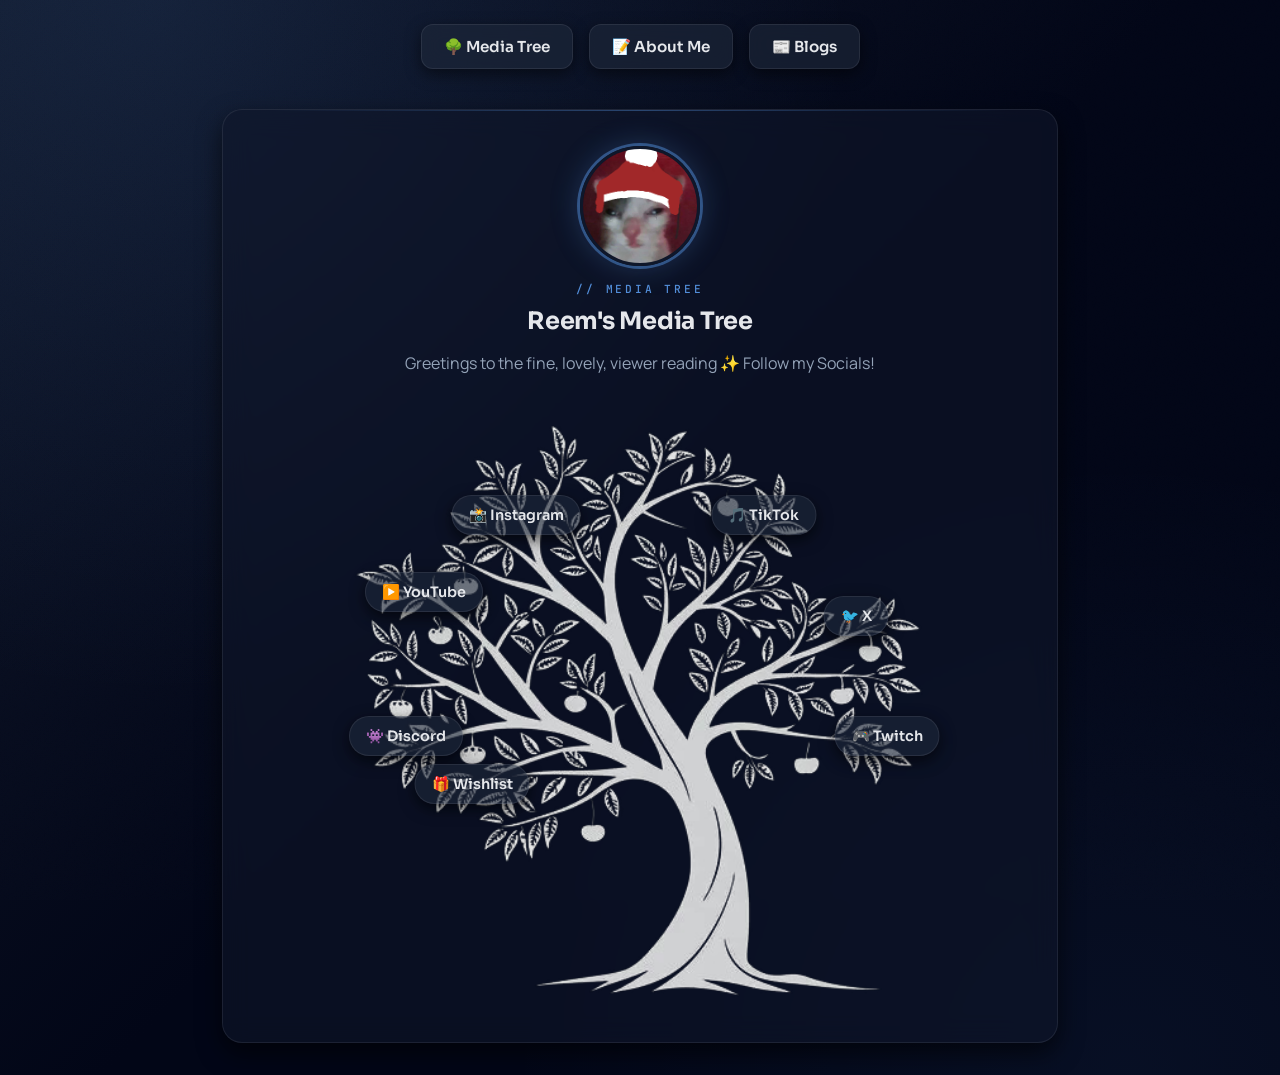
==== commit 0ad9818b: "Redesign visual identity: typography, depth, and refined tokens - Introduce a real typography system" ====
--- a/index.html
+++ b/index.html
@@ -1,1087 +1,857 @@
-<!DOCTYPE html>
-<html lang="en">
-<head>
-<meta charset="UTF-8">
-<meta name="viewport" content="width=device-width, initial-scale=1.0">
-<title>REEMMY</title>
-
-<link rel="apple-touch-icon" sizes="180x180" href="photos/apple-touch-icon.png">
-<link rel="icon" type="image/png" sizes="32x32" href="photos/favicon-32x32.png">
-<link rel="icon" type="image/png" sizes="16x16" href="photos/favicon-16x16.png">
-<link rel="manifest" href="site.webmanifest">
-<link rel="stylesheet" href="styles.css">
-
-</head>
-
-<body>
-
-<nav>
-    <button onclick="showPage('media')">🌳 Media Tree</button>
-    <button onclick="showPage('about')">📝 About Me</button>
-    <button onclick="showPage('blogs')">📰 Blogs</button>
-</nav>
-
-<!-- MEDIA TREE -->
-<section id="media" class="page active">
-    <div class="card">
-
-        <!-- CAT PROFILE -->
-        <img src="photos/cat.png" class="profile-pic" alt="Profile">
-
-        <h1>Reem's Media Tree</h1>
-        <p class="subtitle">
-            Greetings to the fine, lovely, viewer reading ✨
-                         Follow my Socials!
-        </p>
-
-        <div class="tree-container">
-
-            <!-- TREE IMAGE -->
-            <img src="photos/image.png" class="tree-img" alt="Tree illustration linking to Reem's social media profiles">
-
-           <!-- TOP SPLIT (main canopy fork) -->
-<a href="https://www.instagram.com/reemmydevs/"
-   target="_blank"
-   rel="noopener noreferrer"
-   class="link-node node-instagram">
-   📸 Instagram
-</a>
-
-<a href="#"
-   id="tiktokBtn"
-   class="link-node node-tiktok">
-   🎵 TikTok
-</a>
-
-
-<!-- UPPER BRANCH INTERSECTIONS -->
-<a href="https://www.youtube.com/channel/UCuhYpmyhSwhuAVxGsIc_nqg"
-   target="_blank"
-   rel="noopener noreferrer"
-   class="link-node node-youtube">
-   ▶️ YouTube
-</a>
-
-<a href="https://x.com/reemmyboi"
-   target="_blank"
-   rel="noopener noreferrer"
-   class="link-node node-x">
-   🐦 X
-</a>
-
-
-<!-- MID BRANCH SPLITS -->
-<a href="https://discord.gg/GuwnDvrFDR"
-   target="_blank"
-   rel="noopener noreferrer"
-   class="link-node node-discord">
-   👾 Discord
-</a>
-
-<a href="https://www.twitch.tv/reemmy_"
-   target="_blank"
-   rel="noopener noreferrer"
-   class="link-node node-twitch">
-   🎮 Twitch
-</a>
-
-
-<!-- LOWER BRANCH TIP (fruit) -->
-<a href="https://throne.com/reemmy"
-   target="_blank"
-   rel="noopener noreferrer"
-   class="link-node node-wishlist">
-   🎁 Wishlist
-</a>
-
-        </div>
-
-        <p id="tiktokMessage" class="tiktok-message">I do not have a TikTok</p>
-    </div>
-</section>
-
-<!-- ABOUT -->
-<section id="about" class="page">
-    <div class="card">
-        <h1>About Me</h1>
-
-        <div class="about-content">
-            <h2>Hey I'm Reemmy!</h2>
-
-            <p>
-                I enjoy playing games, building computers, and flying drones as well as gardening among other things. Im commited to the US Army and begin my term on August 31st 2026.
-            </p>
-
-            <p>
-                One of my hobbies is putting together computers, I've built a couple for myself and other so far. Heres some of the ones I made. <weak>I can put together builds for you if you hit me up</weak> 
-            </p>
-
-            <div class="carousel" role="region" aria-label="PC build photos" data-interval="4000">
-                <div class="carousel-track">
-                    <div class="carousel-slide">
-                        <div class="carousel-media">
-                            <img src="photos/pc-build-1.jpg" class="carousel-img" alt="Full view of a PC build with green RGB lighting and a PNY GeForce RTX graphics card">
-                        </div>
-                        <span class="carousel-caption">This is my lastest build!</span>
-                    </div>
-                    <div class="carousel-slide">
-                        <div class="carousel-media">
-                            <img src="photos/pc-build-2.jpg" class="carousel-img" alt="Full view of a PC build with purple RGB lighting, angled to show the GeForce RTX graphics card">
-                        </div>
-                        <span class="carousel-caption">Its got a 5070ti and a 9800x3d inside</span>
-                    </div>
-                    <div class="carousel-slide">
-                        <div class="carousel-media">
-                            <img src="photos/pc-build-3.jpg" class="carousel-img" alt="PC build with a glass side panel and red RGB fans, with a Freddy Fazbear plush sitting next to it">
-                        </div>
-                        <span class="carousel-caption">It lowk looks like a fishtank but we ballin</span>
-                    </div>
-                    <div class="carousel-slide">
-                        <div class="carousel-media">
-                            <img src="photos/pc-build-4.jpg" class="carousel-img" alt="Close-up of a PC build's interior with blue RGB lighting, showing the motherboard and graphics card">
-                        </div>
-                        <span class="carousel-caption">I wish the rgb was uniform but thats fine</span>
-                    </div>
-                    <div class="carousel-slide">
-                        <div class="carousel-media">
-                            <img src="photos/pc-build-5-oldpc.jpg" class="carousel-img" alt="An older PC setup with a red RGB theme, red backlit keyboard and mouse, and an ultrawide monitor">
-                        </div>
-                        <span class="carousel-caption">This is my old pc and setup, its got a 1660 inside and its a oldie but goodie!</span>
-                    </div>
-                    <div class="carousel-slide">
-                        <div class="carousel-media">
-                            <img src="photos/pc-build-6-friendpc.jpg" class="carousel-img" alt="A friend's PC build with purple hexagon RGB panels, surrounded by plush toys">
-                        </div>
-                        <span class="carousel-caption">Pc I built for a friend and its sexy af</span>
-                    </div>
-                </div>
-                <div class="carousel-arrow-zone">
-                    <button type="button" class="carousel-arrow carousel-prev" onclick="carouselNav(this.closest('.carousel'), -1)" aria-label="Previous PC build photo">‹</button>
-                    <button type="button" class="carousel-arrow carousel-next" onclick="carouselNav(this.closest('.carousel'), 1)" aria-label="Next PC build photo">›</button>
-                </div>
-            </div>
-
-            <p>
-                I'm also a amatuer drone flyer and photographer, I find it pretty fun to mess with people using my drones haha. Heres some pictures Ive taken:
-            </p>
-
-            <div class="carousel" role="region" aria-label="Drone photography photos" data-interval="4000">
-                <div class="carousel-track">
-                    <div class="carousel-slide">
-                        <div class="carousel-media">
-                            <img src="photos/dji_fly_20241230_142936_72_1735587002660_photo.jpg" class="carousel-img" alt="Aerial view of the coastline leading toward a distant lighthouse community">
-                        </div>
-                        <span class="carousel-caption">Taken on a DJI drone @ Dafuskie Island on December 30, 2024</span>
-                    </div>
-                    <div class="carousel-slide">
-                        <div class="carousel-media">
-                            <img src="photos/dji_fly_20241230_143250_86_1735601133256_photo.jpg" class="carousel-img" alt="Bird's nest built in a bleached driftwood tree on the beach">
-                        </div>
-                        <span class="carousel-caption">Taken on a DJI drone @ Dafuskie Island on December 30, 2024</span>
-                    </div>
-                    <div class="carousel-slide">
-                        <div class="carousel-media">
-                            <img src="photos/dji_fly_20260105_150450_202_1767643515061_photo.jpg" class="carousel-img" alt="Aerial view of a sandy tidal creek winding through the beach at low tide">
-                        </div>
-                        <span class="carousel-caption">Taken on a DJI drone @ Hunting Island on January 5, 2026</span>
-                    </div>
-                    <div class="carousel-slide">
-                        <div class="carousel-media">
-                            <img src="photos/dji_fly_20260105_150544_204_1767643552856_photo.jpg" class="carousel-img" alt="Aerial view of a sandy spit curving into the open water">
-                        </div>
-                        <span class="carousel-caption">Taken on a DJI drone @ Hunting Island on January 5, 2026</span>
-                    </div>
-                    <div class="carousel-slide">
-                        <div class="carousel-media">
-                            <img src="photos/dji_fly_20260105_152956_219_1767645016237_photo.jpg" class="carousel-img" alt="Aerial view of the beach and treeline along the coast">
-                        </div>
-                        <span class="carousel-caption">Taken on a DJI drone @ Hunting Island on January 5, 2026</span>
-                    </div>
-                    <div class="carousel-slide">
-                        <div class="carousel-media">
-                            <img src="photos/dji_fly_20260105_160812_251_1767647310566_photo.jpg" class="carousel-img" alt="Aerial view of a driftwood-covered beach">
-                        </div>
-                        <span class="carousel-caption">Taken on a DJI drone @ Hunting Island on January 5, 2026</span>
-                    </div>
-                    <div class="carousel-slide">
-                        <div class="carousel-media">
-                            <img src="photos/dji_fly_20260105_161012_257_1767647479313_photo.jpg" class="carousel-img" alt="Close aerial shot of a bird's nest in a driftwood tree">
-                        </div>
-                        <span class="carousel-caption">Taken on a DJI drone @ Hunting Island on January 5, 2026</span>
-                    </div>
-                    <div class="carousel-slide">
-                        <div class="carousel-media">
-                            <img src="photos/dji_fly_20260105_161102_258_1767647470545_photo.jpg" class="carousel-img" alt="Aerial view of a lighthouse overlooking the beach">
-                        </div>
-                        <span class="carousel-caption">Taken on a DJI drone @ Hunting Island on January 5, 2026</span>
-                    </div>
-                    <div class="carousel-slide">
-                        <div class="carousel-media">
-                            <img src="photos/dji_fly_20260105_161306_265_1767648336329_photo.jpg" class="carousel-img" alt="Aerial view of driftwood and tidal pools along the beach">
-                        </div>
-                        <span class="carousel-caption">Taken on a DJI drone @ Hunting Island on January 5, 2026</span>
-                    </div>
-                    <div class="carousel-slide">
-                        <div class="carousel-media">
-                            <img src="photos/dji_fly_20260105_162608_276_1767648386593_photo.jpg" class="carousel-img" alt="Aerial view of a tidal creek flowing into the beach">
-                        </div>
-                        <span class="carousel-caption">Taken on a DJI drone @ Hunting Island on January 5, 2026</span>
-                    </div>
-                    <div class="carousel-slide">
-                        <div class="carousel-media">
-                            <img src="photos/dji_fly_20260105_162730_283_1767648885341_photo.jpg" class="carousel-img" alt="Aerial view of a pier over the water next to a sandbar">
-                        </div>
-                        <span class="carousel-caption">Taken on a DJI drone @ Hunting Island on January 5, 2026</span>
-                    </div>
-                    <div class="carousel-slide">
-                        <div class="carousel-media">
-                            <img src="photos/dji_fly_20260105_162804_287_1767649226335_photo.jpg" class="carousel-img" alt="Aerial view of a marsh and sand spit meeting the ocean">
-                        </div>
-                        <span class="carousel-caption">Taken on a DJI drone @ Hunting Island on January 5, 2026</span>
-                    </div>
-                </div>
-                <div class="carousel-arrow-zone">
-                    <button type="button" class="carousel-arrow carousel-prev" onclick="carouselNav(this.closest('.carousel'), -1)" aria-label="Previous drone photo">‹</button>
-                    <button type="button" class="carousel-arrow carousel-next" onclick="carouselNav(this.closest('.carousel'), 1)" aria-label="Next drone photo">›</button>
-                </div>
-            </div>
-
-            <p>
-                I also am a amateur gardener, Ive grown very little and know very little to boot but I enjoy learning by trial and error. Here some photos of my sunflowers.
-            </p>
-
-            <!-- Placeholder slides: swap each one's inner content for
-                 <img src="photos/garden-1.jpg" class="carousel-img" alt="Description of the shot"> -->
-            <div class="carousel" role="region" aria-label="Gardening photos" data-interval="4000">
-                <div class="carousel-track">
-                    <div class="carousel-slide">
-                        <div class="carousel-media">
-                            <span class="gallery-placeholder-icon">🌱</span>
-                            <span class="gallery-placeholder-text">Garden photo 1 coming soon</span>
-                        </div>
-                        <span class="carousel-caption">Placeholder</span>
-                    </div>
-                    <div class="carousel-slide">
-                        <div class="carousel-media">
-                            <span class="gallery-placeholder-icon">🌱</span>
-                            <span class="gallery-placeholder-text">Garden photo 2 coming soon</span>
-                        </div>
-                        <span class="carousel-caption">Placeholder</span>
-                    </div>
-                    <div class="carousel-slide">
-                        <div class="carousel-media">
-                            <span class="gallery-placeholder-icon">🌱</span>
-                            <span class="gallery-placeholder-text">Garden photo 3 coming soon</span>
-                        </div>
-                        <span class="carousel-caption">Placeholder</span>
-                    </div>
-                    <div class="carousel-slide">
-                        <div class="carousel-media">
-                            <span class="gallery-placeholder-icon">🌱</span>
-                            <span class="gallery-placeholder-text">Garden photo 4 coming soon</span>
-                        </div>
-                        <span class="carousel-caption">Placeholder</span>
-                    </div>
-                </div>
-                <div class="carousel-arrow-zone">
-                    <button type="button" class="carousel-arrow carousel-prev" onclick="carouselNav(this.closest('.carousel'), -1)" aria-label="Previous garden photo">‹</button>
-                    <button type="button" class="carousel-arrow carousel-next" onclick="carouselNav(this.closest('.carousel'), 1)" aria-label="Next garden photo">›</button>
-                </div>
-            </div>
-
-            <p>
-                Appreciate you taking the time to check this out -Reem
-            </p>
-        </div>
-    </div>
-</section>
-
-<!-- BLOGS -->
-<section id="blogs" class="page">
-    <div class="card">
-        <h1>Blogs</h1>
-
-        <p class="subtitle">
-            Thoughts, updates, and random stuff ✨
-        </p>
-
-        <!-- SEARCH -->
-        <input 
-type="text"
-id="searchBar"
-class="search-bar"
-placeholder="🔍 Search blogs..."
-oninput="searchBlogs()"
->
-
-        <!-- CONTROLS -->
-        <div class="blog-controls">
-            <button onclick="sortBlogs('new')">Newest</button>
-            <button onclick="sortBlogs('old')">Oldest</button>
-
-            <button onclick="filterBlogs('all')">All</button>
-            <!-- generated at load by renderTagButtons(), one button per tag actually in use -->
-            <div id="tagButtons"></div>
-        </div>
-
-        <!-- BLOG LIST -->
-        <!-- New posts are inserted right after ADMIN:BLOG_LIST_START by admin.html.
-             Do not remove these two comments -- admin.html relies on them to find
-             where to splice post markup into this file. -->
-        <div id="blogList">
+<!DOCTYPE html>
+<html lang="en">
+<head>
+<meta charset="UTF-8">
+<meta name="viewport" content="width=device-width, initial-scale=1.0">
+<title>REEMMY</title>
+<script>
+// GitHub Pages serves this file for the bare folder URL too, so anyone who
+// lands here via an old link/bookmark with "index.html" still typed on the
+// end gets it silently tidied out of the address bar -- no redirect, no
+// reload, nothing for a search engine or share link to trip over.
+if(location.pathname.endsWith('/index.html')){
+    const cleanPath = location.pathname.slice(0, -'index.html'.length) + location.search + location.hash;
+    history.replaceState(null, '', cleanPath);
+}
+</script>
+
+<link rel="apple-touch-icon" sizes="180x180" href="photos/apple-touch-icon.png">
+<link rel="icon" type="image/png" sizes="32x32" href="photos/favicon-32x32.png">
+<link rel="icon" type="image/png" sizes="16x16" href="photos/favicon-16x16.png">
+<link rel="manifest" href="site.webmanifest">
+<link rel="preconnect" href="https://fonts.googleapis.com">
+<link rel="preconnect" href="https://fonts.gstatic.com" crossorigin>
+<link href="https://fonts.googleapis.com/css2?family=Sora:wght@400;600;700&family=Manrope:wght@400;500;600;700&family=JetBrains+Mono:wght@500&display=swap" rel="stylesheet">
+<link rel="stylesheet" href="styles.css">
+
+</head>
+
+<body>
+
+<nav>
+    <button onclick="showPage('media')">🌳 Media Tree</button>
+    <button onclick="showPage('about')">📝 About Me</button>
+    <button onclick="showPage('blogs')">📰 Blogs</button>
+</nav>
+
+<!-- MEDIA TREE -->
+<section id="media" class="page active">
+    <div class="card">
+
+        <!-- CAT PROFILE -->
+        <img src="photos/cat.png" class="profile-pic" alt="Profile">
+
+        <span class="kicker">// media tree</span>
+        <h1>Reem's Media Tree</h1>
+        <p class="subtitle">
+            Greetings to the fine, lovely, viewer reading ✨
+                         Follow my Socials!
+        </p>
+
+        <div class="tree-container">
+
+            <!-- TREE IMAGE -->
+            <img src="photos/image.png" class="tree-img" alt="Tree illustration linking to Reem's social media profiles">
+
+           <!-- TOP SPLIT (main canopy fork) -->
+<a href="https://www.instagram.com/reemmydevs/"
+   target="_blank"
+   rel="noopener noreferrer"
+   class="link-node node-instagram">
+   📸 Instagram
+</a>
+
+<a href="#"
+   id="tiktokBtn"
+   class="link-node node-tiktok">
+   🎵 TikTok
+</a>
+
+
+<!-- UPPER BRANCH INTERSECTIONS -->
+<a href="https://www.youtube.com/channel/UCuhYpmyhSwhuAVxGsIc_nqg"
+   target="_blank"
+   rel="noopener noreferrer"
+   class="link-node node-youtube">
+   ▶️ YouTube
+</a>
+
+<a href="https://x.com/reemmyboi"
+   target="_blank"
+   rel="noopener noreferrer"
+   class="link-node node-x">
+   🐦 X
+</a>
+
+
+<!-- MID BRANCH SPLITS -->
+<a href="https://discord.gg/GuwnDvrFDR"
+   target="_blank"
+   rel="noopener noreferrer"
+   class="link-node node-discord">
+   👾 Discord
+</a>
+
+<a href="https://www.twitch.tv/reemmy_"
+   target="_blank"
+   rel="noopener noreferrer"
+   class="link-node node-twitch">
+   🎮 Twitch
+</a>
+
+
+<!-- LOWER BRANCH TIP (fruit) -->
+<a href="https://throne.com/reemmy"
+   target="_blank"
+   rel="noopener noreferrer"
+   class="link-node node-wishlist">
+   🎁 Wishlist
+</a>
+
+        </div>
+
+        <p id="tiktokMessage" class="tiktok-message">I do not have a TikTok</p>
+    </div>
+</section>
+
+<!-- ABOUT -->
+<section id="about" class="page">
+    <div class="card">
+        <span class="kicker">// about me</span>
+        <h1>About Me</h1>
+
+        <div class="about-content">
+            <h2>Hey I'm Reemmy!</h2>
+
+            <p>
+                I enjoy playing games, building computers, and flying drones as well as gardening among other things. Im commited to the US Army and begin my term on August 31st 2026.
+            </p>
+
+            <p>
+                One of my hobbies is putting together computers, I've built a couple for myself and other so far. Heres some of the ones I made. <weak>I can put together builds for you if you hit me up</weak> 
+            </p>
+
+            <div class="carousel" role="region" aria-label="PC build photos" data-interval="4000">
+                <div class="carousel-track">
+                    <div class="carousel-slide">
+                        <div class="carousel-media">
+                            <img src="photos/pc-build-1.jpg" class="carousel-img" alt="Full view of a PC build with green RGB lighting and a PNY GeForce RTX graphics card">
+                        </div>
+                        <span class="carousel-caption">This is my lastest build!</span>
+                    </div>
+                    <div class="carousel-slide">
+                        <div class="carousel-media">
+                            <img src="photos/pc-build-2.jpg" class="carousel-img" alt="Full view of a PC build with purple RGB lighting, angled to show the GeForce RTX graphics card">
+                        </div>
+                        <span class="carousel-caption">Its got a 5070ti and a 9800x3d inside</span>
+                    </div>
+                    <div class="carousel-slide">
+                        <div class="carousel-media">
+                            <img src="photos/pc-build-3.jpg" class="carousel-img" alt="PC build with a glass side panel and red RGB fans, with a Freddy Fazbear plush sitting next to it">
+                        </div>
+                        <span class="carousel-caption">It lowk looks like a fishtank but we ballin</span>
+                    </div>
+                    <div class="carousel-slide">
+                        <div class="carousel-media">
+                            <img src="photos/pc-build-4.jpg" class="carousel-img" alt="Close-up of a PC build's interior with blue RGB lighting, showing the motherboard and graphics card">
+                        </div>
+                        <span class="carousel-caption">I wish the rgb was uniform but thats fine</span>
+                    </div>
+                    <div class="carousel-slide">
+                        <div class="carousel-media">
+                            <img src="photos/pc-build-5-oldpc.jpg" class="carousel-img" alt="An older PC setup with a red RGB theme, red backlit keyboard and mouse, and an ultrawide monitor">
+                        </div>
+                        <span class="carousel-caption">This is my old pc and setup, its got a 1660 inside and its a oldie but goodie!</span>
+                    </div>
+                    <div class="carousel-slide">
+                        <div class="carousel-media">
+                            <img src="photos/pc-build-6-friendpc.jpg" class="carousel-img" alt="A friend's PC build with purple hexagon RGB panels, surrounded by plush toys">
+                        </div>
+                        <span class="carousel-caption">Pc I built for a friend and its sexy af</span>
+                    </div>
+                </div>
+                <div class="carousel-arrow-zone">
+                    <button type="button" class="carousel-arrow carousel-prev" onclick="carouselNav(this.closest('.carousel'), -1)" aria-label="Previous PC build photo">‹</button>
+                    <button type="button" class="carousel-arrow carousel-next" onclick="carouselNav(this.closest('.carousel'), 1)" aria-label="Next PC build photo">›</button>
+                </div>
+            </div>
+
+            <p>
+                I'm also a amatuer drone flyer and photographer, I find it pretty fun to mess with people using my drones haha. Heres some pictures Ive taken:
+            </p>
+
+            <div class="carousel" role="region" aria-label="Drone photography photos" data-interval="4000">
+                <div class="carousel-track">
+                    <div class="carousel-slide">
+                        <div class="carousel-media">
+                            <img src="photos/dji_fly_20241230_142936_72_1735587002660_photo.jpg" class="carousel-img" alt="Aerial view of the coastline leading toward a distant lighthouse community">
+                        </div>
+                        <span class="carousel-caption">Taken on a DJI drone @ Dafuskie Island on December 30, 2024</span>
+                    </div>
+                    <div class="carousel-slide">
+                        <div class="carousel-media">
+                            <img src="photos/dji_fly_20241230_143250_86_1735601133256_photo.jpg" class="carousel-img" alt="Bird's nest built in a bleached driftwood tree on the beach">
+                        </div>
+                        <span class="carousel-caption">Taken on a DJI drone @ Dafuskie Island on December 30, 2024</span>
+                    </div>
+                    <div class="carousel-slide">
+                        <div class="carousel-media">
+                            <img src="photos/dji_fly_20260105_150450_202_1767643515061_photo.jpg" class="carousel-img" alt="Aerial view of a sandy tidal creek winding through the beach at low tide">
+                        </div>
+                        <span class="carousel-caption">Taken on a DJI drone @ Hunting Island on January 5, 2026</span>
+                    </div>
+                    <div class="carousel-slide">
+                        <div class="carousel-media">
+                            <img src="photos/dji_fly_20260105_150544_204_1767643552856_photo.jpg" class="carousel-img" alt="Aerial view of a sandy spit curving into the open water">
+                        </div>
+                        <span class="carousel-caption">Taken on a DJI drone @ Hunting Island on January 5, 2026</span>
+                    </div>
+                    <div class="carousel-slide">
+                        <div class="carousel-media">
+                            <img src="photos/dji_fly_20260105_152956_219_1767645016237_photo.jpg" class="carousel-img" alt="Aerial view of the beach and treeline along the coast">
+                        </div>
+                        <span class="carousel-caption">Taken on a DJI drone @ Hunting Island on January 5, 2026</span>
+                    </div>
+                    <div class="carousel-slide">
+                        <div class="carousel-media">
+                            <img src="photos/dji_fly_20260105_160812_251_1767647310566_photo.jpg" class="carousel-img" alt="Aerial view of a driftwood-covered beach">
+                        </div>
+                        <span class="carousel-caption">Taken on a DJI drone @ Hunting Island on January 5, 2026</span>
+                    </div>
+                    <div class="carousel-slide">
+                        <div class="carousel-media">
+                            <img src="photos/dji_fly_20260105_161012_257_1767647479313_photo.jpg" class="carousel-img" alt="Close aerial shot of a bird's nest in a driftwood tree">
+                        </div>
+                        <span class="carousel-caption">Taken on a DJI drone @ Hunting Island on January 5, 2026</span>
+                    </div>
+                    <div class="carousel-slide">
+                        <div class="carousel-media">
+                            <img src="photos/dji_fly_20260105_161102_258_1767647470545_photo.jpg" class="carousel-img" alt="Aerial view of a lighthouse overlooking the beach">
+                        </div>
+                        <span class="carousel-caption">Taken on a DJI drone @ Hunting Island on January 5, 2026</span>
+                    </div>
+                    <div class="carousel-slide">
+                        <div class="carousel-media">
+                            <img src="photos/dji_fly_20260105_161306_265_1767648336329_photo.jpg" class="carousel-img" alt="Aerial view of driftwood and tidal pools along the beach">
+                        </div>
+                        <span class="carousel-caption">Taken on a DJI drone @ Hunting Island on January 5, 2026</span>
+                    </div>
+                    <div class="carousel-slide">
+                        <div class="carousel-media">
+                            <img src="photos/dji_fly_20260105_162608_276_1767648386593_photo.jpg" class="carousel-img" alt="Aerial view of a tidal creek flowing into the beach">
+                        </div>
+                        <span class="carousel-caption">Taken on a DJI drone @ Hunting Island on January 5, 2026</span>
+                    </div>
+                    <div class="carousel-slide">
+                        <div class="carousel-media">
+                            <img src="photos/dji_fly_20260105_162730_283_1767648885341_photo.jpg" class="carousel-img" alt="Aerial view of a pier over the water next to a sandbar">
+                        </div>
+                        <span class="carousel-caption">Taken on a DJI drone @ Hunting Island on January 5, 2026</span>
+                    </div>
+                    <div class="carousel-slide">
+                        <div class="carousel-media">
+                            <img src="photos/dji_fly_20260105_162804_287_1767649226335_photo.jpg" class="carousel-img" alt="Aerial view of a marsh and sand spit meeting the ocean">
+                        </div>
+                        <span class="carousel-caption">Taken on a DJI drone @ Hunting Island on January 5, 2026</span>
+                    </div>
+                </div>
+                <div class="carousel-arrow-zone">
+                    <button type="button" class="carousel-arrow carousel-prev" onclick="carouselNav(this.closest('.carousel'), -1)" aria-label="Previous drone photo">‹</button>
+                    <button type="button" class="carousel-arrow carousel-next" onclick="carouselNav(this.closest('.carousel'), 1)" aria-label="Next drone photo">›</button>
+                </div>
+            </div>
+
+            <p>
+                Appreciate you taking the time to check this out -Reem
+            </p>
+        </div>
+    </div>
+</section>
+
+<!-- BLOGS -->
+<section id="blogs" class="page">
+    <div class="card">
+        <span class="kicker">// blog archive</span>
+        <h1>Blogs</h1>
+
+        <p class="subtitle">
+            Thoughts, updates, and random stuff ✨
+        </p>
+
+        <!-- SEARCH -->
+        <input 
+type="text"
+id="searchBar"
+class="search-bar"
+placeholder="🔍 Search blogs..."
+oninput="searchBlogs()"
+>
+
+        <!-- CONTROLS -->
+        <div class="blog-toolbar">
+            <button type="button" class="blog-filter-trigger" id="blogFilterTrigger" aria-expanded="false" aria-controls="blogFilterPanel" onclick="toggleFilterMenu()">
+                <span class="blog-filter-trigger-icon">⇅</span>
+                <span id="blogFilterState">Newest &middot; All tags</span>
+                <span class="blog-filter-trigger-caret">▾</span>
+            </button>
+
+            <div class="blog-filter-panel" id="blogFilterPanel">
+                <div class="blog-filter-group">
+                    <span class="blog-filter-group-label">Sort by</span>
+                    <div class="blog-filter-pills">
+                        <button type="button" class="blog-filter-pill" data-sort="new" onclick="sortBlogs('new')">Newest</button>
+                        <button type="button" class="blog-filter-pill" data-sort="old" onclick="sortBlogs('old')">Oldest</button>
+                    </div>
+                </div>
+                <div class="blog-filter-group">
+                    <span class="blog-filter-group-label">Filter by tag</span>
+                    <!-- generated at load by renderTagButtons(): an "All" pill plus one per tag actually in use -->
+                    <div class="blog-filter-pills" id="tagButtons"></div>
+                </div>
+            </div>
+        </div>
+
+        <!-- BLOG LIST -->
+        <!-- New posts are inserted right after ADMIN:BLOG_LIST_START by admin.html.
+             Do not remove these two comments -- admin.html relies on them to find
+             where to splice post markup into this file. -->
+        <div id="blogList">
             <!-- ADMIN:BLOG_LIST_START -->
 
-            <div class="blog-preview" data-slug="mob-psycho-100" data-date="2026-08-01" data-tags="" onclick="openBlog(this)" tabindex="0" role="button" onkeydown="if(event.key==='Enter'||event.key===' '){event.preventDefault();openBlog(this)}">
-                <img src="photos/mob-psycho-100-preview-1785617430330.jpg" class="blog-img" alt="Mob Psycho 100">
-                <h2>Mob Psycho 100</h2>
-                <p class="summary">WIP</p>
-                <p class="tags"></p>
+            <div class="blog-preview" data-slug="mob-psycho-100" data-date="2026-08-01" data-tags="">
+                <a class="blog-preview-link" href="blog/mob-psycho-100/">
+                    <img src="photos/mob-psycho-100-preview-1785617430330.jpg" class="blog-img" alt="Mob Psycho 100">
+                    <h2>Mob Psycho 100</h2>
+                    <p class="summary">WIP</p>
+                    <p class="tags"></p>
+                </a>
 
                 <div class="full-content">
                     <h1>Mob Psycho 100</h1>
                     <img src="photos/mob-psycho-100-preview-1785617430330.jpg" class="blog-img-full" alt="Mob Psycho 100">
                     <p>WIP</p>
                 </div>
-            </div>
-
-            <div class="blog-preview" data-slug="testing-ep-1" data-date="2026-07-30" data-tags="" data-parent="show-ive-been-watching" onclick="openBlog(this)" tabindex="0" role="button" onkeydown="if(event.key==='Enter'||event.key===' '){event.preventDefault();openBlog(this)}">
-                <img src="photos/testing-ep-1-preview-1785371925273.jpg" class="blog-img" alt="testing ep 1">
-                <h2>testing ep 1</h2>
-                <p class="summary">667</p>
-                <p class="tags"></p>
-
-                <div class="full-content">
-                    <h1>testing ep 1</h1>
-                    <img src="photos/testing-ep-1-header-1785371926244.jpg" class="blog-img-full" alt="testing ep 1">
-                    <p>76743y56ghe456rtyh</p>
-                </div>
-            </div>
-
-            <!-- BLOG 1 -->
-            
-
-            <!-- BLOG 2 -->
-            <div class="blog-preview" data-slug="show-ive-been-watching" data-date="2026-07-28" data-tags="television anime" onclick="openBlog(this)" tabindex="0" role="button" onkeydown="if(event.key==='Enter'||event.key===' '){event.preventDefault();openBlog(this)}">
-                <img src="photos/show-ive-been-watching-1785287549736.jpg" class="blog-img" alt="An overall on GoSIck">
-                <h2>An overall on GoSIck</h2>
-                <p class="summary">This anime takes a drastic turn from a simple mystery solving anime into a strongly emotional show with powerful themes of heritage and culture vs science and moving forward, loneliness and connection, which goes hand and hand with separation over time.</p>
-                <p class="tags">#television #anime</p>
-
-                <div class="full-content">
-                    <h1>An overall on GoSIck</h1>
-                    <img src="photos/show-ive-been-watching-1785287549736.jpg" class="blog-img-full" alt="An overall on GoSIck">
-                    <p><em>Notes: I am </em><strong><em>NOT </em></strong><em>a manga reader, I am also not a literary analysis genius</em></p><p><em>I'm writing a blurb on something I watched for documentation</em></p><p><em>If you would like to discuss this or correct me DM me on Discord</em></p><h2 class="ql-align-center">Rating: 7.2/10</h2><p><br></p><p class="ql-align-center">This mostly unheard-of anime was found on Crunchyroll, and I was intrigued by the one-word title which is very unlike many current anime with absolutely abysmally long titles. At first, I took this anime at face value being a simple mystery solving anime that you can follow along with, like the early on <em>Queen Berry </em>mystery for example. <img src="photos/show-ive-been-watching-1785338693336.jpg" alt="Screenshot from GoSick's Queen Berry mystery arc"></p><p class="ql-align-center">The show involves wimpy yet determined main character names Kujo and Victorique, a sweets loving tsundere. A couple episodes in and it reveals there's a lot more to it, mostly focusing around the horrid family history Victorique has and developing strong themes of loneliness and connection as well as fantasy/belief vs science shown through the Occult faction and Science faction fighting for power in Saubureme.</p><p class="ql-align-center"><img src="photos/show-ive-been-watching-1785341200619.jpg" alt="Screenshot from GoSick showing the Occult and Science faction conflict" width="45%"><img src="photos/show-ive-been-watching-1785341202901.jpg" alt="Another screenshot from GoSick showing the Occult and Science faction conflict" width="45%"></p><p class="ql-align-center">This show takes a wild turn that was hard to see in the beginning to what seems to be a mix of WWII and the Russo Japanese war with a pretty crazy and emotional ending that also was very confusing for me, perhaps because I was watching it at 2 AM.</p><p class="ql-align-center"><br></p><p class="ql-align-center">Overall, I think for me it was pretty good, it just has a pretty one-dimensional beginning. It was just hard telling which direction the anime wanted to take it felt as if someone else took over a quarter into the show and made it super good. Its not a fighting anime which lots of people are ONLY interested in that which kind of sucks cause this isn't a generic anime it does deserve more recognition than I see especially cause its not harem slop. I haven't see the continuation series and don't plan on it at the moment.</p><p class="ql-align-center"><br></p><p class="ql-align-center">P.S. Cecile my goat</p><p class="ql-align-center"> <img src="photos/show-ive-been-watching-1785367050522.jpg" alt="Screenshot of Cecile from GoSick"></p><p class="ql-align-center"><br></p><p class="ql-align-center">Would Marry/10</p>
-                </div>
-            </div>
-
-            <!-- ADMIN:BLOG_LIST_END -->
-        </div>
-    </div>
-</section>
-    <section id="blogPost" class="page">
-    <div class="card">
-
-       <button onclick="goBack()" class="back-btn">
-⬅ Back
-</button>
-         <div id="blogContent"></div>
-
-    </div>
-    </section>
- 
-      <script>
-function goBack(){
-    // showPage() already resets opacity/transform for every .page
-    showPage('blogs');
-}
-      </script>
-
-<script>
-// SKILL PHOTO CAROUSELS
-function carouselGoTo(carousel, index){
-    const track = carousel.querySelector('.carousel-track');
-    const slideCount = carousel.querySelectorAll('.carousel-slide').length;
-    const newIndex = ((index % slideCount) + slideCount) % slideCount;
-
-    track.style.transform = `translateX(-${newIndex * 100}%)`;
-    carousel.dataset.index = newIndex;
-}
-
-function carouselStartAuto(carousel){
-    clearInterval(carousel._autoTimer);
-    const interval = parseInt(carousel.dataset.interval, 10) || 4000;
-
-    carousel._autoTimer = setInterval(() => {
-        const current = parseInt(carousel.dataset.index, 10) || 0;
-        carouselGoTo(carousel, current + 1);
-    }, interval);
-}
-
-function carouselNav(carousel, direction){
-    const current = parseInt(carousel.dataset.index, 10) || 0;
-    carouselGoTo(carousel, current + direction);
-
-    // pause auto-advance, resume after 10s of no interaction
-    clearInterval(carousel._autoTimer);
-    clearTimeout(carousel._resumeTimer);
-    carousel._resumeTimer = setTimeout(() => carouselStartAuto(carousel), 10000);
-}
-
-// shuffle each carousel's slides (image + its caption move together
-// since they're both inside the same .carousel-slide) so the order
-// is different every time the page loads
-function shuffleSlides(carousel){
-    const track = carousel.querySelector('.carousel-track');
-    const slides = Array.from(track.children);
-
-    for(let i = slides.length - 1; i > 0; i--){
-        const j = Math.floor(Math.random() * (i + 1));
-        [slides[i], slides[j]] = [slides[j], slides[i]];
-    }
-
-    slides.forEach(slide => track.appendChild(slide));
-}
-
-document.querySelectorAll('.carousel').forEach(carousel => {
-    shuffleSlides(carousel);
-    carousel.dataset.index = 0;
-    carouselStartAuto(carousel);
-});
-</script>
-
-<script>
-// TIKTOK EASTER EGG
-(function(){
-    const btn = document.getElementById('tiktokBtn');
-    const message = document.getElementById('tiktokMessage');
-    if(!btn) return;
-
-    const maxCatches = 3;
-    let catches = 0;
-    let fleeTimer = null;
-    let poofCtx = null;
-    let poofReverbImpulse = null;
-
-    // a short synthesized reverb tail (exponentially-decaying stereo noise
-    // used as a convolution impulse response) -- built once and reused.
-    // This one thing does more to remove the "cheap/dry" quality than any
-    // amount of oscillator tweaking: real produced SFX almost never sit in
-    // total silence, they have a little bit of space around them.
-    function getPoofReverbImpulse(ctx){
-        if(!poofReverbImpulse){
-            const duration = 0.9, decay = 2.6;
-            const rate = ctx.sampleRate;
-            const length = Math.floor(rate * duration);
-            poofReverbImpulse = ctx.createBuffer(2, length, rate);
-            for(let ch = 0; ch < 2; ch++){
-                const data = poofReverbImpulse.getChannelData(ch);
-                for(let i = 0; i < length; i++){
-                    data[i] = (Math.random() * 2 - 1) * Math.pow(1 - i / length, decay);
-                }
-            }
-        }
-        return poofReverbImpulse;
-    }
-
-    // a quiet synthesized "poof": a bubble-pop blip (rising pitch that
-    // cuts sharply, with a tiny click at the pop) layered with a small
-    // cluster of bright sparkle tones that fades in alongside the pop and
-    // then cuts off abruptly, like the object just vanished rather than
-    // the sound naturally decaying away. Everything is layered with a
-    // couple of harmonics (not bare sine waves), spread across the stereo
-    // field, and passed through a touch of soft saturation + reverb so it
-    // reads as produced rather than a raw oscillator beep.
-    function playPoofSound(){
-        try{
-            const AudioContextClass = window.AudioContext || window.webkitAudioContext;
-            if(!AudioContextClass) return;
-            if(!poofCtx) poofCtx = new AudioContextClass();
-            if(poofCtx.state === 'suspended') poofCtx.resume();
-
-            const now = poofCtx.currentTime;
-
-            // master bus -- everything routes through here for shared
-            // warmth (gentle tanh saturation) before splitting to a dry
-            // path and a low-level reverb send
-            const master = poofCtx.createGain();
-            master.gain.value = 1;
-
-            const saturation = poofCtx.createWaveShaper();
-            const curve = new Float32Array(256);
-            for(let i = 0; i < 256; i++){
-                const x = (i / 255) * 2 - 1;
-                curve[i] = Math.tanh(x * 1.4) / Math.tanh(1.4);
-            }
-            saturation.curve = curve;
-            saturation.oversample = '2x';
-
-            const reverbSend = poofCtx.createGain();
-            reverbSend.gain.value = 0.16; // subtle -- adds space, not a cave
-
-            const convolver = poofCtx.createConvolver();
-            convolver.buffer = getPoofReverbImpulse(poofCtx);
-
-            master.connect(saturation);
-            saturation.connect(poofCtx.destination);
-            saturation.connect(reverbSend);
-            reverbSend.connect(convolver);
-            convolver.connect(poofCtx.destination);
-
-            // --- bubble pop: layered fundamental + a triangle partial an
-            // octave up (for body/edge) + a brief low sub (for weight),
-            // quick rising pitch that cuts sharply ---
-            const popFund = poofCtx.createOscillator();
-            popFund.type = 'sine';
-            popFund.frequency.setValueAtTime(480, now);
-            popFund.frequency.exponentialRampToValueAtTime(1250, now + 0.05);
-
-            const popPartial = poofCtx.createOscillator();
-            popPartial.type = 'triangle';
-            popPartial.frequency.setValueAtTime(960, now);
-            popPartial.frequency.exponentialRampToValueAtTime(2500, now + 0.05);
-            const popPartialGain = poofCtx.createGain();
-            popPartialGain.gain.value = 0.22;
-
-            const popSub = poofCtx.createOscillator();
-            popSub.type = 'sine';
-            popSub.frequency.setValueAtTime(240, now);
-            popSub.frequency.exponentialRampToValueAtTime(320, now + 0.04);
-            const popSubGain = poofCtx.createGain();
-            popSubGain.gain.value = 0.35;
-
-            const popGain = poofCtx.createGain();
-            popGain.gain.setValueAtTime(0.0001, now);
-            popGain.gain.exponentialRampToValueAtTime(0.065, now + 0.01);
-            popGain.gain.setValueAtTime(0.065, now + 0.04);
-            popGain.gain.exponentialRampToValueAtTime(0.0001, now + 0.065);
-
-            popFund.connect(popGain);
-            popPartial.connect(popPartialGain);
-            popPartialGain.connect(popGain);
-            popSub.connect(popSubGain);
-            popSubGain.connect(popGain);
-            popGain.connect(master);
-
-            popFund.start(now); popFund.stop(now + 0.07);
-            popPartial.start(now); popPartial.stop(now + 0.07);
-            popSub.start(now); popSub.stop(now + 0.06);
-
-            // a tiny shaped-noise click right at the pop moment for
-            // percussive "snap" -- bandpassed (a defined center + Q)
-            // instead of just highpassed, so it reads as a clean
-            // transient rather than broadband hiss
-            const clickBuffer = poofCtx.createBuffer(1, Math.floor(poofCtx.sampleRate * 0.02), poofCtx.sampleRate);
-            const clickData = clickBuffer.getChannelData(0);
-            for(let i = 0; i < clickData.length; i++){
-                clickData[i] = Math.random() * 2 - 1;
-            }
-
-            const click = poofCtx.createBufferSource();
-            click.buffer = clickBuffer;
-
-            const clickFilter = poofCtx.createBiquadFilter();
-            clickFilter.type = 'bandpass';
-            clickFilter.frequency.value = 4200;
-            clickFilter.Q.value = 1.1;
-
-            const clickGain = poofCtx.createGain();
-            clickGain.gain.setValueAtTime(0.045, now + 0.04);
-            clickGain.gain.exponentialRampToValueAtTime(0.0001, now + 0.065);
-
-            click.connect(clickFilter);
-            clickFilter.connect(clickGain);
-            clickGain.connect(master);
-            click.start(now + 0.04);
-            click.stop(now + 0.065);
-
-            // --- sparkle: a rapid, irregular scatter of tiny bright noise
-            // crackles -- a cymbal's sizzle broken into audible individual
-            // pops, with the same crackling, unevenly-timed rhythm as pop
-            // rocks candy going off in your mouth. Each crackle is its own
-            // short burst of bandpassed noise (bright/metallic, not a
-            // tonal note), randomly pitched, panned, and timed, with gaps
-            // that widen toward the end so it naturally fizzles out
-            // instead of stopping on a beat. Starts a touch after the pop.
-            const sparkleStart = now + 0.03;
-            const sparkleWindow = 0.2;
-            const sparkleMaster = poofCtx.createGain();
-            sparkleMaster.gain.value = 1;
-            sparkleMaster.connect(master);
-
-            const crackleCount = 26;
-            let crackleT = 0;
-            for(let i = 0; i < crackleCount; i++){
-                const progress = i / crackleCount;
-                // tighter, faster gaps than a soft candy crackle -- more of
-                // a rapid-fire burst, still widening a bit toward the end
-                const gap = 0.002 + Math.random() * 0.013 * (0.35 + progress);
-                crackleT += gap;
-                if(crackleT > sparkleWindow) break;
-
-                const popTime = sparkleStart + crackleT;
-                // shorter and crisper per-pop than before -- a sharp
-                // "tick" rather than a soft crackle
-                const dur = 0.004 + Math.random() * 0.004;
-
-                const buf = poofCtx.createBuffer(1, Math.max(1, Math.floor(poofCtx.sampleRate * dur)), poofCtx.sampleRate);
-                const data = buf.getChannelData(0);
-                for(let j = 0; j < data.length; j++){
-                    data[j] = Math.random() * 2 - 1;
-                }
-
-                const crackle = poofCtx.createBufferSource();
-                crackle.buffer = buf;
-
-                // brighter and higher-Q than before -- a sharper "snap"
-                // per pop, more firework-crackle than soft candy fizz
-                const crackleFilter = poofCtx.createBiquadFilter();
-                crackleFilter.type = 'bandpass';
-                crackleFilter.frequency.value = 5500 + Math.random() * 4500;
-                crackleFilter.Q.value = 2 + Math.random() * 2;
-
-                const crackleGain = poofCtx.createGain();
-                // wider amplitude variance -- some pops noticeably louder
-                // than others, like an uneven shower of firework crackle
-                const peak = 0.016 + Math.random() * 0.028;
-                crackleGain.gain.setValueAtTime(peak, popTime);
-                crackleGain.gain.exponentialRampToValueAtTime(0.0001, popTime + dur);
-
-                const cracklePan = poofCtx.createStereoPanner();
-                cracklePan.pan.value = -0.5 + Math.random();
-
-                crackle.connect(crackleFilter);
-                crackleFilter.connect(crackleGain);
-                crackleGain.connect(cracklePan);
-                cracklePan.connect(sparkleMaster);
-
-                crackle.start(popTime);
-                crackle.stop(popTime + dur + 0.005);
-            }
-        }catch(e){
-            // sound is a nice-to-have here, never let it break the easter egg
-        }
-    }
-
-    function randomizePosition(){
-        const container = btn.closest('.tree-container');
-        if(!container) return;
-        btn.style.top = (12 + Math.random() * 70) + '%';
-        btn.style.left = (10 + Math.random() * 80) + '%';
-        btn.style.transform = 'translate(-50%, -50%)';
-    }
-
-    // shrink relative to whatever size it's currently rendering at, so it
-    // shrinks noticeably whether starting from the desktop tree or the
-    // mobile stacked-list size
-    function shrinkOneStage(){
-        const style = getComputedStyle(btn);
-        const shrink = (value) => (parseFloat(value) * 0.78) + 'px';
-
-        btn.style.fontSize = shrink(style.fontSize);
-        btn.style.paddingTop = shrink(style.paddingTop);
-        btn.style.paddingBottom = shrink(style.paddingBottom);
-        btn.style.paddingLeft = shrink(style.paddingLeft);
-        btn.style.paddingRight = shrink(style.paddingRight);
-    }
-
-    // desktop hover: give a brief moment to click before it flees
-    btn.addEventListener('mouseenter', () => {
-        if(catches >= maxCatches) return;
-        clearTimeout(fleeTimer);
-        fleeTimer = setTimeout(randomizePosition, 180);
-    });
-
-    btn.addEventListener('mouseleave', () => {
-        clearTimeout(fleeTimer);
-    });
-
-    // if it does get caught: shrink and relocate, up to 3 times
-    btn.addEventListener('click', (e) => {
-        e.preventDefault();
-        clearTimeout(fleeTimer);
-        playPoofSound();
-        catches++;
-
-        if(catches >= maxCatches){
-            btn.style.transition = 'opacity .3s';
-            btn.style.opacity = '0';
-            setTimeout(() => { btn.style.display = 'none'; }, 300);
-            if(message) message.style.display = 'block';
-            return;
-        }
-
-        btn.style.transition = 'opacity .2s';
-        btn.style.opacity = '0';
-
-        setTimeout(() => {
-            randomizePosition();
-            shrinkOneStage();
-            btn.style.opacity = '1';
-        }, 200);
-    });
-})();
-</script>
-
-<script>
-function showPage(pageId){
-    document.querySelectorAll('.page').forEach(page => {
-        page.classList.remove('active');
-
-        // reset styles that may break visibility
-        page.style.opacity = 1;
-        page.style.transform = "none";
-    });
-
-    document.getElementById(pageId).classList.add('active');
-
-    window.scrollTo({ top: 0, behavior: "instant" });
-}
-
-    // scroll reset
- 
-</script>
-<script> function openBlog(blog){
-    openBlogBySlug(blog.dataset.slug);
-}
-
-// used both by clicking a preview card (openBlog above) and by clicking an
-// episode card, a "part of <series>" link, a related-post card, or the
-// overview card on a category page (that last one passes forceFullContent
-// so a post with episodes can still be read in full, not just as the hub)
-function openBlogBySlug(slug, forceFullContent){
-    const blog = document.querySelector('.blog-preview[data-slug="' + CSS.escape(slug) + '"]');
-    if(!blog) return;
-
-    const page = document.getElementById('blogPost');
-    const container = document.getElementById('blogContent');
-    const episodes = getEpisodes(slug);
-
-    // fade out whichever page is currently showing (the blog list, or
-    // another post if you're navigating from one episode to another)
-    const currentPage = document.querySelector('.page.active');
-    if(currentPage){
-        currentPage.style.transition = "opacity .2s";
-        currentPage.style.opacity = 0;
-    }
-
-    setTimeout(()=>{
-        container.innerHTML = '';
-
-        if(episodes.length > 0 && !forceFullContent){
-            // this post has episodes nested under it -- treat it as a
-            // category page: a compact overview card up top, then the
-            // episode row right below it, instead of a long write-up
-            renderCategoryOverview(container, blog, episodes);
-        }else{
-            container.innerHTML = blog.querySelector('.full-content').innerHTML;
-            renderParentLink(container, blog);
-            if(episodes.length > 0){
-                // reached via the overview card's "read the full write-up"
-                // link -- still offer the episode row below the write-up
-                renderEpisodeList(container, episodes);
-            }
-        }
-
-        renderPermalink(container, blog);
-        renderRelatedPosts(container, blog);
-        showPage('blogPost');
-
-        // animate in
-        page.style.opacity = 0;
-        page.style.transform = "translateY(20px)";
-
-        setTimeout(()=>{
-            page.style.transition = "all .4s ease";
-            page.style.opacity = 1;
-            page.style.transform = "translateY(0)";
-            window.scrollTo(0,0);
-        },50);
-
-    },200);
-}
-
-function getEpisodes(slug){
-    const children = Array.from(document.querySelectorAll('.blog-preview[data-parent="' + CSS.escape(slug) + '"]'));
-    children.sort((a, b) => new Date(a.dataset.date) - new Date(b.dataset.date));
-    return children;
-}
-
-// a small link to this post's own standalone page (blog/<slug>/) -- gives
-// people a real shareable URL, and gives search engines an internal link
-// to the crawlable version of this post instead of just the SPA state
-function renderPermalink(container, blog){
-    const link = document.createElement('a');
-    link.className = 'permalink';
-    link.href = 'blog/' + encodeURIComponent(blog.dataset.slug) + '/';
-    link.textContent = '🔗 Permalink';
-    container.appendChild(link);
-}
-
-// "Part of <series>" link shown above an episode post
-function renderParentLink(container, blog){
-    const parentSlug = blog.dataset.parent;
-    if(!parentSlug) return;
-
-    const parent = document.querySelector('.blog-preview[data-slug="' + CSS.escape(parentSlug) + '"]');
-    if(!parent) return;
-
-    const link = document.createElement('p');
-    link.className = 'episode-parent-link';
-    const a = document.createElement('a');
-    a.href = '#';
-    a.textContent = parent.querySelector('h2') ? parent.querySelector('h2').textContent : parentSlug;
-    a.onclick = (e) => { e.preventDefault(); openBlogBySlug(parentSlug); };
-    link.append('Part of ', a);
-    container.prepend(link);
-}
-
-// compact cover-image + title + summary card, followed by a row of episode
-// thumbnails, shown instead of a full write-up for any post that has
-// episodes nested under it -- the card itself is clickable and leads to
-// the full write-up (via forceFullContent), same post, same slug
-function renderCategoryOverview(container, blog, episodes){
-    const overview = document.createElement('div');
-    overview.className = 'category-overview';
-    overview.tabIndex = 0;
-    overview.setAttribute('role', 'button');
-
-    const img = blog.querySelector('.blog-img');
-    if(img){
-        const cardImg = document.createElement('img');
-        cardImg.src = img.getAttribute('src');
-        cardImg.alt = img.getAttribute('alt') || '';
-        cardImg.className = 'category-overview-img';
-        overview.appendChild(cardImg);
-    }
-
-    const title = document.createElement('h1');
-    title.textContent = blog.querySelector('h2') ? blog.querySelector('h2').textContent : '';
-    overview.appendChild(title);
-
-    const summary = document.createElement('p');
-    summary.className = 'category-overview-summary';
-    summary.textContent = blog.querySelector('.summary') ? blog.querySelector('.summary').textContent : '';
-    overview.appendChild(summary);
-
-    const readMore = document.createElement('span');
-    readMore.className = 'category-overview-readmore';
-    readMore.textContent = 'Read the full write-up →';
-    overview.appendChild(readMore);
-
-    const go = () => openBlogBySlug(blog.dataset.slug, true);
-    overview.onclick = go;
-    overview.onkeydown = (e) => { if(e.key === 'Enter' || e.key === ' '){ e.preventDefault(); go(); } };
-
-    container.appendChild(overview);
-    renderEpisodeList(container, episodes);
-}
-
-// the "Episode" heading + row of episode cards -- shared by the compact
-// category view and the full-write-up view of the same post
-function renderEpisodeList(container, episodes){
-    const section = document.createElement('div');
-    section.className = 'blog-episodes';
-
-    const heading = document.createElement('h2');
-    heading.textContent = 'Episode';
-    section.appendChild(heading);
-
-    const list = document.createElement('div');
-    list.className = 'episode-list';
-
-    episodes.forEach((child, i) => {
-        const childImg = child.querySelector('.blog-img');
-        const card = document.createElement('div');
-        card.className = 'episode-card';
-        card.tabIndex = 0;
-        card.setAttribute('role', 'button');
-
-        if(childImg){
-            const cardImg = document.createElement('img');
-            cardImg.src = childImg.getAttribute('src');
-            cardImg.alt = childImg.getAttribute('alt') || '';
-            cardImg.className = 'episode-img';
-            card.appendChild(cardImg);
-        }
-
-        const badge = document.createElement('span');
-        badge.className = 'episode-number';
-        badge.textContent = '#' + (i + 1);
-        card.appendChild(badge);
-
-        const title2 = document.createElement('h3');
-        title2.textContent = child.querySelector('h2') ? child.querySelector('h2').textContent : '';
-        card.appendChild(title2);
-
-        const go = () => openBlogBySlug(child.dataset.slug);
-        card.onclick = go;
-        card.onkeydown = (e) => { if(e.key === 'Enter' || e.key === ' '){ e.preventDefault(); go(); } };
-
-        list.appendChild(card);
-    });
-
-    section.appendChild(list);
-    container.appendChild(section);
-}
-
-// "You might also like" -- other top-level posts sharing at least one tag
-// with the post being viewed, shown at the bottom of every post
-function renderRelatedPosts(container, blog){
-    const slug = blog.dataset.slug;
-    const parentSlug = blog.dataset.parent;
-    const ownEpisodeSlugs = getEpisodes(slug).map(e => e.dataset.slug);
-    const tags = (blog.dataset.tags || '').split(' ').filter(Boolean);
-
-    const scored = Array.from(document.querySelectorAll('.blog-preview'))
-        .filter(b => {
-            const bSlug = b.dataset.slug;
-            if(bSlug === slug) return false; // never itself
-            if(bSlug === parentSlug) return false; // already shown via the "Part of" link
-            if(ownEpisodeSlugs.includes(bSlug)) return false; // already shown in this post's own Episode row
-            return true;
-        })
-        .map(b => {
-            const otherTags = (b.dataset.tags || '').split(' ').filter(Boolean);
-            const shared = otherTags.filter(t => tags.includes(t)).length;
-            // sibling episodes (same series) are the strongest possible
-            // "similar blog" -- weighted well above any amount of tag
-            // overlap, so they always surface first when they exist
-            const sameParent = !!parentSlug && b.dataset.parent === parentSlug;
-            const score = shared + (sameParent ? 10 : 0);
-            return { post: b, score };
-        })
-        .filter(c => c.score > 0)
-        .sort((a, b) => b.score - a.score || new Date(b.post.dataset.date) - new Date(a.post.dataset.date))
-        .slice(0, 3);
-
-    if(scored.length === 0) return;
-
-    const section = document.createElement('div');
-    section.className = 'related-posts';
-
-    const heading = document.createElement('h2');
-    heading.textContent = 'Similar Blogs';
-    section.appendChild(heading);
-
-    const list = document.createElement('div');
-    list.className = 'related-posts-list';
-
-    scored.forEach(({ post }) => {
-        const img = post.querySelector('.blog-img');
-        const card = document.createElement('div');
-        card.className = 'related-post-card';
-        card.tabIndex = 0;
-        card.setAttribute('role', 'button');
-
-        if(img){
-            const cardImg = document.createElement('img');
-            cardImg.src = img.getAttribute('src');
-            cardImg.alt = img.getAttribute('alt') || '';
-            cardImg.className = 'related-post-img';
-            card.appendChild(cardImg);
-        }
-
-        const title = document.createElement('h3');
-        title.textContent = post.querySelector('h2') ? post.querySelector('h2').textContent : '';
-        card.appendChild(title);
-
-        const summary = document.createElement('p');
-        summary.textContent = post.querySelector('.summary') ? post.querySelector('.summary').textContent : '';
-        card.appendChild(summary);
-
-        const go = () => openBlogBySlug(post.dataset.slug);
-        card.onclick = go;
-        card.onkeydown = (e) => { if(e.key === 'Enter' || e.key === ' '){ e.preventDefault(); go(); } };
-
-        list.appendChild(card);
-    });
-
-    section.appendChild(list);
-    container.appendChild(section);
-}
-// SEARCH + FILTER (combined so neither one clobbers the other's state)
-let activeCategory = 'all';
-
-function searchBlogs(){
-    applyBlogVisibility();
-}
-
-function filterBlogs(category){
-    activeCategory = category;
-    applyBlogVisibility();
-}
-
-function applyBlogVisibility(){
-    const input = document.getElementById('searchBar').value.toLowerCase();
-
-    // episodes now show on the main list alongside everything else (they
-    // used to be hidden, only reachable through their series page) -- they
-    // go through the exact same search/tag matching as any other post
-    document.querySelectorAll('.blog-preview').forEach(blog=>{
-        const text = blog.innerText.toLowerCase();
-        const matchesSearch = text.includes(input);
-        const tags = blog.dataset.tags.split(' ');
-        const matchesCategory = activeCategory === 'all' || tags.includes(activeCategory);
-        blog.style.display = (matchesSearch && matchesCategory) ? 'block' : 'none';
-    });
-}
-
-// SORT
-function sortBlogs(type){
-    const container = document.getElementById('blogList');
-    const blogs = Array.from(container.children);
-
-    blogs.sort((a,b)=>{
-        const dateA = new Date(a.dataset.date);
-        const dateB = new Date(b.dataset.date);
-        return type === 'new' ? dateB - dateA : dateA - dateB;
-    });
-
-    blogs.forEach(blog => container.appendChild(blog));
-}
-
-// TAG BUTTONS (generated from whatever tags are actually in use, so
-// admin.html never has to touch this file's button markup when a new
-// tag shows up on a post)
-function renderTagButtons(){
-    const tags = new Set();
-    document.querySelectorAll('.blog-preview').forEach(blog=>{
-        (blog.dataset.tags || '').split(' ').filter(Boolean).forEach(t => tags.add(t));
-    });
-
-    const container = document.getElementById('tagButtons');
-    container.innerHTML = '';
-    Array.from(tags).sort().forEach(tag=>{
-        const btn = document.createElement('button');
-        btn.textContent = tag.charAt(0).toUpperCase() + tag.slice(1);
-        btn.onclick = () => filterBlogs(tag);
-        container.appendChild(btn);
-    });
-}
-
-// episodes now show on the main list alongside everything else -- this
-// adds a small "Part of <series>" badge onto each episode's own preview
-// card so it still reads clearly as part of a series while browsing,
-// instead of looking like an unrelated standalone post
-function renderEpisodeBadges(){
-    document.querySelectorAll('.blog-preview[data-parent]').forEach(blog=>{
-        if(blog.querySelector('.preview-parent-badge')) return; // don't double up on repeat calls
-        const parentSlug = blog.dataset.parent;
-        const parent = document.querySelector('.blog-preview[data-slug="' + CSS.escape(parentSlug) + '"]');
-        if(!parent) return;
-        const badge = document.createElement('p');
-        badge.className = 'preview-parent-badge';
-        badge.textContent = '↪ Part of ' + (parent.querySelector('h2') ? parent.querySelector('h2').textContent : parentSlug);
-        const tagsEl = blog.querySelector('.tags');
-        if(tagsEl) tagsEl.insertAdjacentElement('afterend', badge);
-        else blog.appendChild(badge);
-    });
-}
-
-renderTagButtons();
-renderEpisodeBadges();
-sortBlogs('new'); // most-recent-first by default, now including episodes
-applyBlogVisibility();
-</script>
-</body>
-</html>
+            </div>
+
+            <div class="blog-preview" data-slug="testing-ep-1" data-date="2026-07-30" data-tags="" data-parent="show-ive-been-watching">
+                <a class="blog-preview-link" href="blog/testing-ep-1/">
+                    <img src="photos/testing-ep-1-preview-1785371925273.jpg" class="blog-img" alt="testing ep 1">
+                    <h2>testing ep 1</h2>
+                    <p class="summary">667</p>
+                    <p class="tags"></p>
+                </a>
+
+                <div class="full-content">
+                    <h1>testing ep 1</h1>
+                    <img src="photos/testing-ep-1-header-1785371926244.jpg" class="blog-img-full" alt="testing ep 1">
+                    <p>76743y56ghe456rtyh</p>
+                </div>
+            </div>
+
+            <!-- BLOG 1 -->
+
+
+            <!-- BLOG 2 -->
+            <div class="blog-preview" data-slug="show-ive-been-watching" data-date="2026-07-28" data-tags="television anime">
+                <a class="blog-preview-link" href="blog/show-ive-been-watching/">
+                    <img src="photos/show-ive-been-watching-1785287549736.jpg" class="blog-img" alt="An overall on GoSIck">
+                    <h2>An overall on GoSIck</h2>
+                    <p class="summary">This anime takes a drastic turn from a simple mystery solving anime into a strongly emotional show with powerful themes of heritage and culture vs science and moving forward, loneliness and connection, which goes hand and hand with separation over time.</p>
+                    <p class="tags">#television #anime</p>
+                </a>
+
+                <div class="full-content">
+                    <h1>An overall on GoSIck</h1>
+                    <img src="photos/show-ive-been-watching-1785287549736.jpg" class="blog-img-full" alt="An overall on GoSIck">
+                    <p><em>Notes: I am </em><strong><em>NOT </em></strong><em>a manga reader, I am also not a literary analysis genius</em></p><p><em>I'm writing a blurb on something I watched for documentation</em></p><p><em>If you would like to discuss this or correct me DM me on Discord</em></p><h2 class="ql-align-center">Rating: 7.2/10</h2><p><br></p><p class="ql-align-center">This mostly unheard-of anime was found on Crunchyroll, and I was intrigued by the one-word title which is very unlike many current anime with absolutely abysmally long titles. At first, I took this anime at face value being a simple mystery solving anime that you can follow along with, like the early on <em>Queen Berry </em>mystery for example. <img src="photos/show-ive-been-watching-1785338693336.jpg" alt="Screenshot from GoSick's Queen Berry mystery arc"></p><p class="ql-align-center">The show involves wimpy yet determined main character names Kujo and Victorique, a sweets loving tsundere. A couple episodes in and it reveals there's a lot more to it, mostly focusing around the horrid family history Victorique has and developing strong themes of loneliness and connection as well as fantasy/belief vs science shown through the Occult faction and Science faction fighting for power in Saubureme.</p><p class="ql-align-center"><img src="photos/show-ive-been-watching-1785341200619.jpg" alt="Screenshot from GoSick showing the Occult and Science faction conflict" width="45%"><img src="photos/show-ive-been-watching-1785341202901.jpg" alt="Another screenshot from GoSick showing the Occult and Science faction conflict" width="45%"></p><p class="ql-align-center">This show takes a wild turn that was hard to see in the beginning to what seems to be a mix of WWII and the Russo Japanese war with a pretty crazy and emotional ending that also was very confusing for me, perhaps because I was watching it at 2 AM.</p><p class="ql-align-center"><br></p><p class="ql-align-center">Overall, I think for me it was pretty good, it just has a pretty one-dimensional beginning. It was just hard telling which direction the anime wanted to take it felt as if someone else took over a quarter into the show and made it super good. Its not a fighting anime which lots of people are ONLY interested in that which kind of sucks cause this isn't a generic anime it does deserve more recognition than I see especially cause its not harem slop. I haven't see the continuation series and don't plan on it at the moment.</p><p class="ql-align-center"><br></p><p class="ql-align-center">P.S. Cecile my goat</p><p class="ql-align-center"><img src="photos/show-ive-been-watching-1785367050522.jpg" alt="Screenshot of Cecile from GoSick"></p><p class="ql-align-center"><br></p><p class="ql-align-center">Would Marry/10</p>
+                </div>
+            </div>
+
+            <!-- ADMIN:BLOG_LIST_END -->
+        </div>
+    </div>
+</section>
+<script>
+// SKILL PHOTO CAROUSELS
+function carouselGoTo(carousel, index){
+    const track = carousel.querySelector('.carousel-track');
+    const slideCount = carousel.querySelectorAll('.carousel-slide').length;
+    const newIndex = ((index % slideCount) + slideCount) % slideCount;
+
+    track.style.transform = `translateX(-${newIndex * 100}%)`;
+    carousel.dataset.index = newIndex;
+}
+
+function carouselStartAuto(carousel){
+    clearInterval(carousel._autoTimer);
+    const interval = parseInt(carousel.dataset.interval, 10) || 4000;
+
+    carousel._autoTimer = setInterval(() => {
+        const current = parseInt(carousel.dataset.index, 10) || 0;
+        carouselGoTo(carousel, current + 1);
+    }, interval);
+}
+
+function carouselNav(carousel, direction){
+    const current = parseInt(carousel.dataset.index, 10) || 0;
+    carouselGoTo(carousel, current + direction);
+
+    // pause auto-advance, resume after 10s of no interaction
+    clearInterval(carousel._autoTimer);
+    clearTimeout(carousel._resumeTimer);
+    carousel._resumeTimer = setTimeout(() => carouselStartAuto(carousel), 10000);
+}
+
+// shuffle each carousel's slides (image + its caption move together
+// since they're both inside the same .carousel-slide) so the order
+// is different every time the page loads
+function shuffleSlides(carousel){
+    const track = carousel.querySelector('.carousel-track');
+    const slides = Array.from(track.children);
+
+    for(let i = slides.length - 1; i > 0; i--){
+        const j = Math.floor(Math.random() * (i + 1));
+        [slides[i], slides[j]] = [slides[j], slides[i]];
+    }
+
+    slides.forEach(slide => track.appendChild(slide));
+}
+
+document.querySelectorAll('.carousel').forEach(carousel => {
+    shuffleSlides(carousel);
+    carousel.dataset.index = 0;
+    carouselStartAuto(carousel);
+});
+</script>
+
+<script>
+// TIKTOK EASTER EGG
+(function(){
+    const btn = document.getElementById('tiktokBtn');
+    const message = document.getElementById('tiktokMessage');
+    if(!btn) return;
+
+    const maxCatches = 3;
+    let catches = 0;
+    let fleeTimer = null;
+    let poofCtx = null;
+    let poofReverbImpulse = null;
+
+    // a short synthesized reverb tail (exponentially-decaying stereo noise
+    // used as a convolution impulse response) -- built once and reused.
+    // This one thing does more to remove the "cheap/dry" quality than any
+    // amount of oscillator tweaking: real produced SFX almost never sit in
+    // total silence, they have a little bit of space around them.
+    function getPoofReverbImpulse(ctx){
+        if(!poofReverbImpulse){
+            const duration = 0.9, decay = 2.6;
+            const rate = ctx.sampleRate;
+            const length = Math.floor(rate * duration);
+            poofReverbImpulse = ctx.createBuffer(2, length, rate);
+            for(let ch = 0; ch < 2; ch++){
+                const data = poofReverbImpulse.getChannelData(ch);
+                for(let i = 0; i < length; i++){
+                    data[i] = (Math.random() * 2 - 1) * Math.pow(1 - i / length, decay);
+                }
+            }
+        }
+        return poofReverbImpulse;
+    }
+
+    // a quiet synthesized "poof": a bubble-pop blip (rising pitch that
+    // cuts sharply, with a tiny click at the pop) layered with a small
+    // cluster of bright sparkle tones that fades in alongside the pop and
+    // then cuts off abruptly, like the object just vanished rather than
+    // the sound naturally decaying away. Everything is layered with a
+    // couple of harmonics (not bare sine waves), spread across the stereo
+    // field, and passed through a touch of soft saturation + reverb so it
+    // reads as produced rather than a raw oscillator beep.
+    function playPoofSound(){
+        try{
+            const AudioContextClass = window.AudioContext || window.webkitAudioContext;
+            if(!AudioContextClass) return;
+            if(!poofCtx) poofCtx = new AudioContextClass();
+            if(poofCtx.state === 'suspended') poofCtx.resume();
+
+            const now = poofCtx.currentTime;
+
+            // master bus -- everything routes through here for shared
+            // warmth (gentle tanh saturation) before splitting to a dry
+            // path and a low-level reverb send
+            const master = poofCtx.createGain();
+            master.gain.value = 1;
+
+            const saturation = poofCtx.createWaveShaper();
+            const curve = new Float32Array(256);
+            for(let i = 0; i < 256; i++){
+                const x = (i / 255) * 2 - 1;
+                curve[i] = Math.tanh(x * 1.4) / Math.tanh(1.4);
+            }
+            saturation.curve = curve;
+            saturation.oversample = '2x';
+
+            const reverbSend = poofCtx.createGain();
+            reverbSend.gain.value = 0.16; // subtle -- adds space, not a cave
+
+            const convolver = poofCtx.createConvolver();
+            convolver.buffer = getPoofReverbImpulse(poofCtx);
+
+            master.connect(saturation);
+            saturation.connect(poofCtx.destination);
+            saturation.connect(reverbSend);
+            reverbSend.connect(convolver);
+            convolver.connect(poofCtx.destination);
+
+            // --- bubble pop: layered fundamental + a triangle partial an
+            // octave up (for body/edge) + a brief low sub (for weight),
+            // quick rising pitch that cuts sharply ---
+            const popFund = poofCtx.createOscillator();
+            popFund.type = 'sine';
+            popFund.frequency.setValueAtTime(480, now);
+            popFund.frequency.exponentialRampToValueAtTime(1250, now + 0.05);
+
+            const popPartial = poofCtx.createOscillator();
+            popPartial.type = 'triangle';
+            popPartial.frequency.setValueAtTime(960, now);
+            popPartial.frequency.exponentialRampToValueAtTime(2500, now + 0.05);
+            const popPartialGain = poofCtx.createGain();
+            popPartialGain.gain.value = 0.22;
+
+            const popSub = poofCtx.createOscillator();
+            popSub.type = 'sine';
+            popSub.frequency.setValueAtTime(240, now);
+            popSub.frequency.exponentialRampToValueAtTime(320, now + 0.04);
+            const popSubGain = poofCtx.createGain();
+            popSubGain.gain.value = 0.35;
+
+            const popGain = poofCtx.createGain();
+            popGain.gain.setValueAtTime(0.0001, now);
+            popGain.gain.exponentialRampToValueAtTime(0.065, now + 0.01);
+            popGain.gain.setValueAtTime(0.065, now + 0.04);
+            popGain.gain.exponentialRampToValueAtTime(0.0001, now + 0.065);
+
+            popFund.connect(popGain);
+            popPartial.connect(popPartialGain);
+            popPartialGain.connect(popGain);
+            popSub.connect(popSubGain);
+            popSubGain.connect(popGain);
+            popGain.connect(master);
+
+            popFund.start(now); popFund.stop(now + 0.07);
+            popPartial.start(now); popPartial.stop(now + 0.07);
+            popSub.start(now); popSub.stop(now + 0.06);
+
+            // a tiny shaped-noise click right at the pop moment for
+            // percussive "snap" -- bandpassed (a defined center + Q)
+            // instead of just highpassed, so it reads as a clean
+            // transient rather than broadband hiss
+            const clickBuffer = poofCtx.createBuffer(1, Math.floor(poofCtx.sampleRate * 0.02), poofCtx.sampleRate);
+            const clickData = clickBuffer.getChannelData(0);
+            for(let i = 0; i < clickData.length; i++){
+                clickData[i] = Math.random() * 2 - 1;
+            }
+
+            const click = poofCtx.createBufferSource();
+            click.buffer = clickBuffer;
+
+            const clickFilter = poofCtx.createBiquadFilter();
+            clickFilter.type = 'bandpass';
+            clickFilter.frequency.value = 4200;
+            clickFilter.Q.value = 1.1;
+
+            const clickGain = poofCtx.createGain();
+            clickGain.gain.setValueAtTime(0.045, now + 0.04);
+            clickGain.gain.exponentialRampToValueAtTime(0.0001, now + 0.065);
+
+            click.connect(clickFilter);
+            clickFilter.connect(clickGain);
+            clickGain.connect(master);
+            click.start(now + 0.04);
+            click.stop(now + 0.065);
+
+            // --- sparkle: a rapid, irregular scatter of tiny bright noise
+            // crackles -- a cymbal's sizzle broken into audible individual
+            // pops, with the same crackling, unevenly-timed rhythm as pop
+            // rocks candy going off in your mouth. Each crackle is its own
+            // short burst of bandpassed noise (bright/metallic, not a
+            // tonal note), randomly pitched, panned, and timed, with gaps
+            // that widen toward the end so it naturally fizzles out
+            // instead of stopping on a beat. Starts a touch after the pop.
+            const sparkleStart = now + 0.03;
+            const sparkleWindow = 0.2;
+            const sparkleMaster = poofCtx.createGain();
+            sparkleMaster.gain.value = 1;
+            sparkleMaster.connect(master);
+
+            const crackleCount = 26;
+            let crackleT = 0;
+            for(let i = 0; i < crackleCount; i++){
+                const progress = i / crackleCount;
+                // tighter, faster gaps than a soft candy crackle -- more of
+                // a rapid-fire burst, still widening a bit toward the end
+                const gap = 0.002 + Math.random() * 0.013 * (0.35 + progress);
+                crackleT += gap;
+                if(crackleT > sparkleWindow) break;
+
+                const popTime = sparkleStart + crackleT;
+                // shorter and crisper per-pop than before -- a sharp
+                // "tick" rather than a soft crackle
+                const dur = 0.004 + Math.random() * 0.004;
+
+                const buf = poofCtx.createBuffer(1, Math.max(1, Math.floor(poofCtx.sampleRate * dur)), poofCtx.sampleRate);
+                const data = buf.getChannelData(0);
+                for(let j = 0; j < data.length; j++){
+                    data[j] = Math.random() * 2 - 1;
+                }
+
+                const crackle = poofCtx.createBufferSource();
+                crackle.buffer = buf;
+
+                // brighter and higher-Q than before -- a sharper "snap"
+                // per pop, more firework-crackle than soft candy fizz
+                const crackleFilter = poofCtx.createBiquadFilter();
+                crackleFilter.type = 'bandpass';
+                crackleFilter.frequency.value = 5500 + Math.random() * 4500;
+                crackleFilter.Q.value = 2 + Math.random() * 2;
+
+                const crackleGain = poofCtx.createGain();
+                // wider amplitude variance -- some pops noticeably louder
+                // than others, like an uneven shower of firework crackle
+                const peak = 0.016 + Math.random() * 0.028;
+                crackleGain.gain.setValueAtTime(peak, popTime);
+                crackleGain.gain.exponentialRampToValueAtTime(0.0001, popTime + dur);
+
+                const cracklePan = poofCtx.createStereoPanner();
+                cracklePan.pan.value = -0.5 + Math.random();
+
+                crackle.connect(crackleFilter);
+                crackleFilter.connect(crackleGain);
+                crackleGain.connect(cracklePan);
+                cracklePan.connect(sparkleMaster);
+
+                crackle.start(popTime);
+                crackle.stop(popTime + dur + 0.005);
+            }
+        }catch(e){
+            // sound is a nice-to-have here, never let it break the easter egg
+        }
+    }
+
+    function randomizePosition(){
+        const container = btn.closest('.tree-container');
+        if(!container) return;
+        btn.style.top = (12 + Math.random() * 70) + '%';
+        btn.style.left = (10 + Math.random() * 80) + '%';
+        btn.style.transform = 'translate(-50%, -50%)';
+    }
+
+    // shrink relative to whatever size it's currently rendering at, so it
+    // shrinks noticeably whether starting from the desktop tree or the
+    // mobile stacked-list size
+    function shrinkOneStage(){
+        const style = getComputedStyle(btn);
+        const shrink = (value) => (parseFloat(value) * 0.78) + 'px';
+
+        btn.style.fontSize = shrink(style.fontSize);
+        btn.style.paddingTop = shrink(style.paddingTop);
+        btn.style.paddingBottom = shrink(style.paddingBottom);
+        btn.style.paddingLeft = shrink(style.paddingLeft);
+        btn.style.paddingRight = shrink(style.paddingRight);
+    }
+
+    // desktop hover: give a brief moment to click before it flees
+    btn.addEventListener('mouseenter', () => {
+        if(catches >= maxCatches) return;
+        clearTimeout(fleeTimer);
+        fleeTimer = setTimeout(randomizePosition, 180);
+    });
+
+    btn.addEventListener('mouseleave', () => {
+        clearTimeout(fleeTimer);
+    });
+
+    // if it does get caught: shrink and relocate, up to 3 times
+    btn.addEventListener('click', (e) => {
+        e.preventDefault();
+        clearTimeout(fleeTimer);
+        playPoofSound();
+        catches++;
+
+        if(catches >= maxCatches){
+            btn.style.transition = 'opacity .3s';
+            btn.style.opacity = '0';
+            setTimeout(() => { btn.style.display = 'none'; }, 300);
+            if(message) message.style.display = 'block';
+            return;
+        }
+
+        btn.style.transition = 'opacity .2s';
+        btn.style.opacity = '0';
+
+        setTimeout(() => {
+            randomizePosition();
+            shrinkOneStage();
+            btn.style.opacity = '1';
+        }, 200);
+    });
+})();
+</script>
+
+<script>
+function showPage(pageId){
+    document.querySelectorAll('.page').forEach(page => {
+        page.classList.remove('active');
+
+        // reset styles that may break visibility
+        page.style.opacity = 1;
+        page.style.transform = "none";
+    });
+
+    document.getElementById(pageId).classList.add('active');
+
+    window.scrollTo({ top: 0, behavior: "instant" });
+}
+
+// jump straight to a section when arriving via a link like
+// "index.html#blogs" -- used by the standalone blog pages' nav and
+// "Back to site" button so leaving a post returns you to the blog list
+// instead of always landing back on the default Media Tree section
+if(location.hash === '#blogs' || location.hash === '#about'){
+    showPage(location.hash.slice(1));
+}
+</script>
+<script>
+// SEARCH + FILTER (combined so neither one clobbers the other's state)
+let activeCategory = 'all';
+let activeSort = 'new';
+
+function searchBlogs(){
+    applyBlogVisibility();
+}
+
+function filterBlogs(category){
+    activeCategory = category;
+    document.querySelectorAll('#tagButtons .blog-filter-pill').forEach(pill=>{
+        pill.classList.toggle('active', pill.dataset.tag === category);
+    });
+    updateFilterTriggerState();
+    applyBlogVisibility();
+}
+
+// SORT + FILTER DROPDOWN
+function toggleFilterMenu(force){
+    const panel = document.getElementById('blogFilterPanel');
+    const trigger = document.getElementById('blogFilterTrigger');
+    const open = typeof force === 'boolean' ? force : !panel.classList.contains('open');
+    panel.classList.toggle('open', open);
+    trigger.setAttribute('aria-expanded', String(open));
+}
+
+document.addEventListener('click', (e)=>{
+    const toolbar = document.querySelector('.blog-toolbar');
+    if(toolbar && !toolbar.contains(e.target)) toggleFilterMenu(false);
+});
+
+document.addEventListener('keydown', (e)=>{
+    if(e.key === 'Escape') toggleFilterMenu(false);
+});
+
+function updateFilterTriggerState(){
+    const sortLabel = activeSort === 'new' ? 'Newest' : 'Oldest';
+    const activePill = document.querySelector('#tagButtons .blog-filter-pill.active');
+    const tagLabel = activeCategory === 'all' ? 'All tags' : (activePill ? activePill.textContent : activeCategory);
+    document.getElementById('blogFilterState').textContent = `${sortLabel} · ${tagLabel}`;
+}
+
+function applyBlogVisibility(){
+    const input = document.getElementById('searchBar').value.toLowerCase();
+
+    // episodes now show on the main list alongside everything else (they
+    // used to be hidden, only reachable through their series page) -- they
+    // go through the exact same search/tag matching as any other post
+    document.querySelectorAll('.blog-preview').forEach(blog=>{
+        const text = blog.innerText.toLowerCase();
+        const matchesSearch = text.includes(input);
+        const tags = blog.dataset.tags.split(' ');
+        const matchesCategory = activeCategory === 'all' || tags.includes(activeCategory);
+        blog.style.display = (matchesSearch && matchesCategory) ? 'block' : 'none';
+    });
+}
+
+// SORT
+function sortBlogs(type){
+    activeSort = type;
+    const container = document.getElementById('blogList');
+    const blogs = Array.from(container.children);
+
+    blogs.sort((a,b)=>{
+        const dateA = new Date(a.dataset.date);
+        const dateB = new Date(b.dataset.date);
+        return type === 'new' ? dateB - dateA : dateA - dateB;
+    });
+
+    blogs.forEach(blog => container.appendChild(blog));
+
+    document.querySelectorAll('.blog-filter-pills [data-sort]').forEach(pill=>{
+        pill.classList.toggle('active', pill.dataset.sort === type);
+    });
+    updateFilterTriggerState();
+}
+
+// TAG PILLS (generated from whatever tags are actually in use, so
+// admin.html never has to touch this file's button markup when a new
+// tag shows up on a post)
+function renderTagButtons(){
+    const tags = new Set();
+    document.querySelectorAll('.blog-preview').forEach(blog=>{
+        (blog.dataset.tags || '').split(' ').filter(Boolean).forEach(t => tags.add(t));
+    });
+
+    const container = document.getElementById('tagButtons');
+    container.innerHTML = '';
+
+    const allPill = document.createElement('button');
+    allPill.type = 'button';
+    allPill.className = 'blog-filter-pill active';
+    allPill.dataset.tag = 'all';
+    allPill.textContent = 'All';
+    allPill.onclick = () => filterBlogs('all');
+    container.appendChild(allPill);
+
+    Array.from(tags).sort().forEach(tag=>{
+        const pill = document.createElement('button');
+        pill.type = 'button';
+        pill.className = 'blog-filter-pill';
+        pill.dataset.tag = tag;
+        pill.textContent = tag.charAt(0).toUpperCase() + tag.slice(1);
+        pill.onclick = () => filterBlogs(tag);
+        container.appendChild(pill);
+    });
+}
+
+// episodes now show on the main list alongside everything else -- this
+// adds a small "Part of <series>" badge onto each episode's own preview
+// card so it still reads clearly as part of a series while browsing,
+// instead of looking like an unrelated standalone post
+function renderEpisodeBadges(){
+    document.querySelectorAll('.blog-preview[data-parent]').forEach(blog=>{
+        if(blog.querySelector('.preview-parent-badge')) return; // don't double up on repeat calls
+        const parentSlug = blog.dataset.parent;
+        const parent = document.querySelector('.blog-preview[data-slug="' + CSS.escape(parentSlug) + '"]');
+        if(!parent) return;
+        const badge = document.createElement('p');
+        badge.className = 'preview-parent-badge';
+        badge.textContent = '↪ Part of ' + (parent.querySelector('h2') ? parent.querySelector('h2').textContent : parentSlug);
+        const tagsEl = blog.querySelector('.tags');
+        if(tagsEl) tagsEl.insertAdjacentElement('afterend', badge);
+        else blog.appendChild(badge);
+    });
+}
+
+renderTagButtons();
+renderEpisodeBadges();
+sortBlogs('new'); // most-recent-first by default, now including episodes
+applyBlogVisibility();
+</script>
+</body>
+</html>
--- a/styles.css
+++ b/styles.css
@@ -1,14 +1,76 @@
+:root{
+    --bg-deep:#020617;
+    --bg-mid:#0f172a;
+    --surface:rgba(15,23,42,.6);
+    --surface-raised:rgba(30,41,59,.6);
+    --border:rgba(255,255,255,.08);
+    --border-strong:rgba(96,165,250,.4);
+    --text:#e5e7eb;
+    --text-muted:#94a3b8;
+    --text-faint:#64748b;
+    --accent:#60a5fa;
+    --accent-soft:rgba(96,165,250,.15);
+    --accent-glow:rgba(96,165,250,.35);
+    --danger:#f87171;
+    --font-display:'Sora',"Segoe UI",sans-serif;
+    --font-body:'Manrope',"Segoe UI",sans-serif;
+    --font-mono:'JetBrains Mono',monospace;
+    --radius-lg:20px;
+    --radius-md:16px;
+    --radius-sm:12px;
+    --radius-pill:999px;
+}
+
 *{
     margin:0;
     padding:0;
     box-sizing:border-box;
-    font-family:"Segoe UI",sans-serif;
+    font-family:var(--font-body);
 }
 
 body{
     min-height:100vh;
-    background:linear-gradient(135deg,#0f172a,#020617,#020617);
-    color:#e5e7eb;
+    background:
+        radial-gradient(circle at 12% 0%, rgba(96,165,250,.09), transparent 45%),
+        radial-gradient(circle at 88% 100%, rgba(96,165,250,.06), transparent 40%),
+        linear-gradient(135deg,var(--bg-mid),var(--bg-deep),var(--bg-deep));
+    color:var(--text);
+    position:relative;
+}
+
+/* subtle grain for tactile depth over the flat gradient mesh above --
+   opacity kept very low so it never competes with contrast/readability */
+body::before{
+    content:"";
+    position:fixed;
+    inset:0;
+    pointer-events:none;
+    opacity:.035;
+    mix-blend-mode:overlay;
+    background-image:url("data:image/svg+xml,%3Csvg xmlns='http://www.w3.org/2000/svg' width='120' height='120'%3E%3Cfilter id='n'%3E%3CfeTurbulence type='fractalNoise' baseFrequency='0.9' numOctaves='2' stitchTiles='stitch'/%3E%3C/filter%3E%3Crect width='100%25' height='100%25' filter='url(%23n)'/%3E%3C/svg%3E");
+    z-index:0;
+}
+
+h1,h2,h3{
+    font-family:var(--font-display);
+    letter-spacing:-.01em;
+}
+
+/* small uppercase tracked-out label above a page's main heading -- the
+   site's one recurring signature motif, styled like a terminal/HUD
+   readout to echo the tech/gamer identity the rest of the redesign
+   otherwise keeps quiet */
+.kicker{
+    display:block;
+    text-align:center;
+    font-family:var(--font-mono);
+    font-weight:500;
+    font-size:.7rem;
+    letter-spacing:.25em;
+    text-transform:uppercase;
+    color:var(--accent);
+    opacity:.85;
+    margin-bottom:.6rem;
 }
 
 /* Navigation */
@@ -16,27 +78,35 @@
     display:flex;
     justify-content:center;
     gap:1rem;
-    padding:20px;
+    padding:24px 20px 8px;
     flex-wrap:wrap;
-}
-
-nav button{
-    border:none;
+    position:relative;
+    z-index:1;
+}
+
+nav button, nav a{
+    border:1px solid var(--border);
     padding:12px 22px;
-    border-radius:12px;
+    border-radius:var(--radius-sm);
     cursor:pointer;
+    font-family:var(--font-display);
     font-weight:600;
-    background:rgba(30,41,59,.6);
-    color:#e5e7eb;
+    font-size:.95rem;
+    background:var(--surface-raised);
+    color:var(--text);
+    text-decoration:none;
+    display:inline-block;
     -webkit-backdrop-filter:blur(10px);
     backdrop-filter:blur(10px);
     box-shadow:0 5px 15px rgba(0,0,0,.5);
     transition:.25s;
 }
 
-nav button:hover{
+nav button:hover, nav a:hover{
     transform:translateY(-2px);
     background:#1e293b;
+    border-color:var(--border-strong);
+    box-shadow:0 8px 20px rgba(0,0,0,.55), 0 0 0 1px var(--accent-soft);
 }
 
 /* Pages */
@@ -47,31 +117,54 @@
     margin:auto;
     padding:2rem;
     transition:all .3s ease;
+    position:relative;
+    z-index:1;
 }
 
 .page.active{
     display:block;
 }
 
+/* the blog list needs real room for a multi-column grid -- every other
+   page stays at the narrower default width above */
+#blogs.page{
+    max-width:1400px;
+}
+
 /* Cards */
 .card{
-    background:rgba(15,23,42,.6);
+    background:var(--surface);
     -webkit-backdrop-filter:blur(14px);
     backdrop-filter:blur(14px);
-    border-radius:20px;
-    padding:2rem;
+    border:1px solid var(--border);
+    border-radius:var(--radius-lg);
+    padding:2.25rem;
     box-shadow:0 10px 25px rgba(0,0,0,.6);
+    position:relative;
+}
+
+/* signature hairline glow along the top edge of every card -- inset from
+   the corners so it never needs overflow:hidden (which would clip the
+   blog filter dropdown panel, a descendant of .card) */
+.card::before{
+    content:"";
+    position:absolute;
+    top:0; left:6%; right:6%;
+    height:1px;
+    background:linear-gradient(90deg,transparent,var(--accent-glow),transparent);
+    pointer-events:none;
 }
 
 h1{
     text-align:center;
     margin-bottom:1rem;
+    font-weight:700;
 }
 
 .subtitle{
     text-align:center;
     margin-bottom:2rem;
-    color:#94a3b8;
+    color:var(--text-muted);
 }
 
 /* Profile */
@@ -82,7 +175,8 @@
     object-fit:cover;
     display:block;
     margin:0 auto 1rem;
-    border:3px solid #334155;
+    border:3px solid var(--bg-mid);
+    box-shadow:0 0 0 3px var(--border-strong), 0 0 30px rgba(96,165,250,.25);
 }
 
 /* Tree */
@@ -110,20 +204,24 @@
 .link-node{
     position:absolute;
     text-decoration:none;
-    color:white;
-    background:#1e293b;
+    color:var(--text);
+    background:var(--surface-raised);
     padding:10px 16px;
-    border-radius:20px;
+    border-radius:var(--radius-pill);
+    font-family:var(--font-display);
     font-weight:600;
+    font-size:.9rem;
     box-shadow:0 5px 15px rgba(0,0,0,.6);
     transition:.25s;
-    border:1px solid rgba(255,255,255,.08);
+    border:1px solid var(--border);
     white-space:nowrap;
 }
 
 .link-node:hover{
     transform:translate(-50%, -50%) scale(1.08);
     background:#334155;
+    border-color:var(--border-strong);
+    box-shadow:0 8px 20px rgba(0,0,0,.6), 0 0 16px rgba(96,165,250,.3);
 }
 
 /* Tree fruit positions (percentages of the square tree-container) */
@@ -166,11 +264,12 @@
 /* Skill photo carousel */
 .carousel{
     position:relative;
-    border-radius:14px;
+    border-radius:var(--radius-md);
     overflow:hidden;
-    border:2px dashed rgba(255,255,255,.15);
+    border:1px solid var(--border);
     background:rgba(255,255,255,.02);
     margin-bottom:1.5rem;
+    box-shadow:0 10px 25px rgba(0,0,0,.35);
 }
 
 .carousel-track{
@@ -219,17 +318,6 @@
     font-size:.85rem;
     text-align:center;
     border-top:1px solid rgba(255,255,255,.08);
-}
-
-.gallery-placeholder-icon{
-    font-size:2.2rem;
-    opacity:.6;
-}
-
-.gallery-placeholder-text{
-    font-size:.9rem;
-    text-align:center;
-    padding:0 8px;
 }
 
 /* Sized identically to .carousel-media (same width basis + aspect-ratio)
@@ -273,25 +361,50 @@
 
 /* Blog */
    /* BLOG FIXED STYLES */
+/* wraps the visible card content (image/title/summary/tags) in a real
+   link to the post's standalone page -- .full-content stays a sibling
+   outside this, never nested inside it (see buildBlogPreviewHtml) */
+.blog-preview-link{
+    display:block;
+    color:inherit;
+    text-decoration:none;
+}
+
+/* dense grid so many more previews fit on screen at once -- each card
+   shrinks to fit rather than the list staying a single centered column */
+#blogList{
+    display:grid;
+    grid-template-columns:repeat(auto-fill,minmax(230px,1fr));
+    gap:18px;
+}
+
 .blog-preview{
-    background:linear-gradient(145deg,#020617,#020617,#0f172a);
-    border-radius:16px;
-    padding:18px;
-    margin-bottom:20px;
+    background:linear-gradient(145deg,var(--bg-deep),var(--bg-deep),var(--bg-mid));
+    border-radius:var(--radius-md);
+    padding:14px;
     cursor:pointer;
     transition:all .35s ease;
     overflow:hidden;
     position:relative;
-    border:1px solid rgba(255,255,255,.05);
+    border:1px solid var(--border);
     opacity:0;
     transform:translateY(20px);
     animation:fadeUp .5s forwards;
-    max-width:650px;
-    margin:0 auto 25px auto;
-}
-
-.blog-preview:nth-child(2){ animation-delay:.1s }
-.blog-preview:nth-child(3){ animation-delay:.2s }
+}
+
+.blog-preview::before{
+    content:"";
+    position:absolute;
+    top:0; left:0; right:0;
+    height:1px;
+    background:linear-gradient(90deg,transparent,var(--accent-glow),transparent);
+    pointer-events:none;
+}
+
+.blog-preview:nth-child(2){ animation-delay:.06s }
+.blog-preview:nth-child(3){ animation-delay:.12s }
+.blog-preview:nth-child(4){ animation-delay:.18s }
+.blog-preview:nth-child(5){ animation-delay:.24s }
 
 @keyframes fadeUp{
     to{
@@ -299,17 +412,27 @@
         transform:translateY(0);
     }
 }
-    .blog-preview h2{
-    margin-top:10px;
+.blog-preview h2{
+    margin-top:8px;
+    font-size:1.05rem;
+    line-height:1.3;
+    /* keep card heights uniform in the grid regardless of title length */
+    display:-webkit-box;
+    -webkit-line-clamp:2;
+    -webkit-box-orient:vertical;
+    overflow:hidden;
 }
 
 .blog-preview::after{
     content:"";
     position:absolute;
     inset:0;
-    background:linear-gradient(120deg,transparent,rgba(96,165,250,.15),transparent);
+    background:linear-gradient(120deg,transparent,var(--accent-soft),transparent);
     opacity:0;
     transition:.4s;
+    /* purely decorative -- must not swallow clicks meant for the real
+       <a class="blog-preview-link"> sitting underneath it */
+    pointer-events:none;
 }
 
 .blog-preview:hover::after{
@@ -365,26 +488,13 @@
 
 /* "Part of <series>" link shown above an episode post */
 .episode-parent-link{
-    color:#94a3b8;
+    color:var(--text-muted);
     margin-bottom:1rem;
     font-size:.95rem;
 }
 
-/* shareable direct link to this post's standalone (SEO-crawlable) page */
-.permalink{
-    display:inline-block;
-    margin-top:1.5rem;
-    color:#60a5fa;
-    text-decoration:none;
-    font-size:.85rem;
-}
-
-.permalink:hover{
-    text-decoration:underline;
-}
-
 .episode-parent-link a{
-    color:#60a5fa;
+    color:var(--accent);
     text-decoration:none;
 }
 
@@ -393,23 +503,14 @@
 }
 
 /* compact cover-image + title + summary card shown at the top of a
-   category/series page instead of a full write-up */
+   category/series page, above its own full write-up */
 .category-overview{
     text-align:center;
-    border:1px solid rgba(255,255,255,.08);
-    border-radius:16px;
+    border:1px solid var(--border);
+    border-radius:var(--radius-md);
     padding:20px;
-    background:rgba(30,41,59,.35);
+    background:var(--surface-raised);
     margin-bottom:1.5rem;
-    cursor:pointer;
-    transition:.25s;
-}
-
-.category-overview:hover,
-.category-overview:focus-visible{
-    transform:translateY(-4px);
-    box-shadow:0 10px 25px rgba(0,0,0,.6);
-    outline:none;
 }
 
 .category-overview-img{
@@ -417,7 +518,7 @@
     max-width:400px;
     aspect-ratio:16/9;
     object-fit:cover;
-    border-radius:12px;
+    border-radius:var(--radius-sm);
     margin:0 auto 14px;
     display:block;
 }
@@ -427,24 +528,16 @@
 }
 
 .category-overview-summary{
-    color:#94a3b8;
+    color:var(--text-muted);
     font-size:1rem;
     line-height:1.6;
-}
-
-.category-overview-readmore{
-    display:inline-block;
-    margin-top:12px;
-    color:#60a5fa;
-    font-size:.9rem;
-    font-weight:600;
 }
 
 /* "Episode" row shown below a category/series page's overview card */
 .blog-episodes{
     margin-top:1.5rem;
     padding-top:1.5rem;
-    border-top:1px solid rgba(255,255,255,.08);
+    border-top:1px solid var(--border);
 }
 
 .blog-episodes h2{
@@ -462,18 +555,18 @@
 .episode-card{
     position:relative;
     aspect-ratio:1/1;
-    border-radius:12px;
+    border-radius:var(--radius-sm);
     overflow:hidden;
     cursor:pointer;
-    background:rgba(30,41,59,.5);
-    border:1px solid rgba(255,255,255,.05);
+    background:var(--surface-raised);
+    border:1px solid var(--border);
     transition:.25s;
 }
 
 .episode-card:hover,
 .episode-card:focus-visible{
     transform:translateY(-4px);
-    box-shadow:0 10px 25px rgba(0,0,0,.6);
+    box-shadow:0 10px 25px rgba(0,0,0,.6), 0 0 0 1px rgba(96,165,250,.2);
     outline:none;
 }
 
@@ -490,11 +583,13 @@
     top:6px;
     left:6px;
     background:rgba(2,6,23,.75);
-    color:#e5e7eb;
-    font-size:.75rem;
-    font-weight:700;
+    color:var(--text);
+    font-family:var(--font-mono);
+    font-size:.7rem;
+    font-weight:500;
     padding:2px 8px;
-    border-radius:20px;
+    border-radius:var(--radius-pill);
+    border:1px solid var(--border);
 }
 
 .episode-card h3{
@@ -533,18 +628,18 @@
 }
 
 .related-post-card{
-    background:rgba(30,41,59,.5);
-    border-radius:14px;
+    background:var(--surface-raised);
+    border-radius:var(--radius-md);
     padding:14px;
     cursor:pointer;
-    border:1px solid rgba(255,255,255,.05);
+    border:1px solid var(--border);
     transition:.25s;
 }
 
 .related-post-card:hover,
 .related-post-card:focus-visible{
     transform:translateY(-4px);
-    box-shadow:0 10px 25px rgba(0,0,0,.6);
+    box-shadow:0 10px 25px rgba(0,0,0,.6), 0 0 0 1px rgba(96,165,250,.2);
     outline:none;
 }
 
@@ -562,45 +657,176 @@
 }
 
 .related-post-card p{
-    color:#94a3b8;
+    color:var(--text-muted);
     font-size:.85rem;
     line-height:1.5;
     margin:0;
 }
-    .back-btn{
-    border:none;
+.back-btn{
+    border:1px solid var(--border);
     padding:10px 18px;
-    border-radius:10px;
+    border-radius:var(--radius-sm);
     cursor:pointer;
+    font-family:var(--font-display);
+    font-weight:600;
+    font-size:.9rem;
+    background:var(--surface-raised);
+    color:var(--text);
+    text-decoration:none;
+    display:inline-block;
+    margin-bottom:20px;
+    transition:.2s;
+}
+
+/* .back-btn doubles as a real <a> on standalone blog pages -- without this
+   it inherited the browser's default link underline */
+.back-btn:hover{
     background:#1e293b;
-    color:white;
-    margin-bottom:20px;
+    border-color:var(--border-strong);
+    transform:translateY(-2px);
 }
 
 .search-bar{
     width:100%;
     padding:14px;
     margin-bottom:15px;
-    border-radius:12px;
-    border:none;
-    background:#020617;
-    color:white;
+    border-radius:var(--radius-sm);
+    border:1px solid var(--border);
+    background:var(--bg-deep);
+    color:var(--text);
     outline:none;
     box-shadow:inset 0 0 0 1px rgba(255,255,255,.05);
-}
-
-.blog-controls{
-    display:flex;
+    transition:border-color .2s;
+}
+
+.search-bar:focus{
+    border-color:var(--border-strong);
+}
+
+/* SORT & FILTER DROPDOWN */
+.blog-toolbar{
+    position:relative;
+    display:flex;
+    justify-content:center;
+    margin-bottom:25px;
+}
+
+.blog-filter-trigger{
+    display:flex;
+    align-items:center;
     gap:10px;
+    border:1px solid var(--border);
+    padding:12px 20px;
+    border-radius:var(--radius-sm);
+    cursor:pointer;
+    font-family:var(--font-display);
+    font-weight:600;
+    font-size:.95rem;
+    background:var(--surface-raised);
+    color:var(--text);
+    -webkit-backdrop-filter:blur(10px);
+    backdrop-filter:blur(10px);
+    box-shadow:0 5px 15px rgba(0,0,0,.5);
+    transition:.25s;
+}
+
+.blog-filter-trigger:hover{
+    background:#1e293b;
+    border-color:var(--border-strong);
+    transform:translateY(-2px);
+}
+
+.blog-filter-trigger-icon{
+    color:var(--accent);
+}
+
+#blogFilterState{
+    color:var(--text-muted);
+    font-family:var(--font-body);
+    font-weight:400;
+    font-size:.85rem;
+}
+
+.blog-filter-trigger-caret{
+    color:var(--text-faint);
+    font-size:.75rem;
+    transition:transform .25s;
+}
+
+.blog-filter-trigger[aria-expanded="true"] .blog-filter-trigger-caret{
+    transform:rotate(180deg);
+}
+
+.blog-filter-panel{
+    position:absolute;
+    top:calc(100% + 10px);
+    left:50%;
+    transform:translateX(-50%) translateY(-8px);
+    width:min(90vw,480px);
+    background:rgba(15,23,42,.94);
+    border:1px solid var(--border);
+    border-radius:var(--radius-md);
+    padding:18px;
+    box-shadow:0 20px 45px rgba(0,0,0,.65);
+    -webkit-backdrop-filter:blur(18px);
+    backdrop-filter:blur(18px);
+    opacity:0;
+    visibility:hidden;
+    pointer-events:none;
+    transition:opacity .2s ease, transform .2s ease, visibility 0s .2s;
+    z-index:20;
+}
+
+.blog-filter-panel.open{
+    opacity:1;
+    visibility:visible;
+    pointer-events:auto;
+    transform:translateX(-50%) translateY(0);
+    transition:opacity .2s ease, transform .2s ease;
+}
+
+.blog-filter-group + .blog-filter-group{
+    margin-top:16px;
+}
+
+.blog-filter-group-label{
+    display:block;
+    color:var(--text-faint);
+    font-family:var(--font-mono);
+    font-weight:500;
+    font-size:.7rem;
+    text-transform:uppercase;
+    letter-spacing:.12em;
+    margin-bottom:8px;
+}
+
+.blog-filter-pills{
+    display:flex;
     flex-wrap:wrap;
-    justify-content:center;
-    margin-bottom:20px;
-}
-
-/* lets the JS-generated tag buttons inside participate in .blog-controls'
-   flex layout as if they were direct children */
-#tagButtons{
-    display:contents;
+    gap:8px;
+}
+
+.blog-filter-pill{
+    border:1px solid var(--border);
+    background:var(--bg-deep);
+    color:var(--text-muted);
+    padding:7px 14px;
+    border-radius:var(--radius-pill);
+    font-size:.85rem;
+    font-weight:600;
+    cursor:pointer;
+    transition:.2s;
+}
+
+.blog-filter-pill:hover{
+    border-color:var(--border-strong);
+    color:var(--text);
+}
+
+.blog-filter-pill.active{
+    background:var(--accent-soft);
+    border-color:var(--accent);
+    color:var(--accent);
 }
 
 .blog-img{
@@ -620,18 +846,24 @@
 .summary{
     color:#94a3b8;
     margin:8px 0;
-    font-size:.95rem;
+    font-size:.9rem;
+    display:-webkit-box;
+    -webkit-line-clamp:2;
+    -webkit-box-orient:vertical;
+    overflow:hidden;
 }
 
 .tags{
-    color:#60a5fa;
-    font-size:.85rem;
+    color:var(--accent);
+    font-family:var(--font-mono);
+    font-weight:500;
+    font-size:.78rem;
 }
 
 /* shown on an episode's own preview card in the main blog list, since
    episodes now appear there directly instead of only under their series */
 .preview-parent-badge{
-    color:#94a3b8;
+    color:var(--text-muted);
     font-size:.8rem;
     margin-top:4px;
 }
@@ -830,6 +1062,29 @@
     font-size:1rem;
     line-height:1;
     padding:0;
+}
+
+.admin-tag-suggestions{
+    display:flex;
+    flex-wrap:wrap;
+    gap:6px;
+    margin-top:8px;
+}
+
+.admin-tag-suggestion-chip{
+    border:1px dashed rgba(255,255,255,.15);
+    background:transparent;
+    color:#64748b;
+    padding:5px 10px;
+    border-radius:20px;
+    font-size:.8rem;
+    cursor:pointer;
+    transition:.2s;
+}
+
+.admin-tag-suggestion-chip:hover{
+    border-color:#60a5fa;
+    color:#60a5fa;
 }
 
 .admin-img-preview{
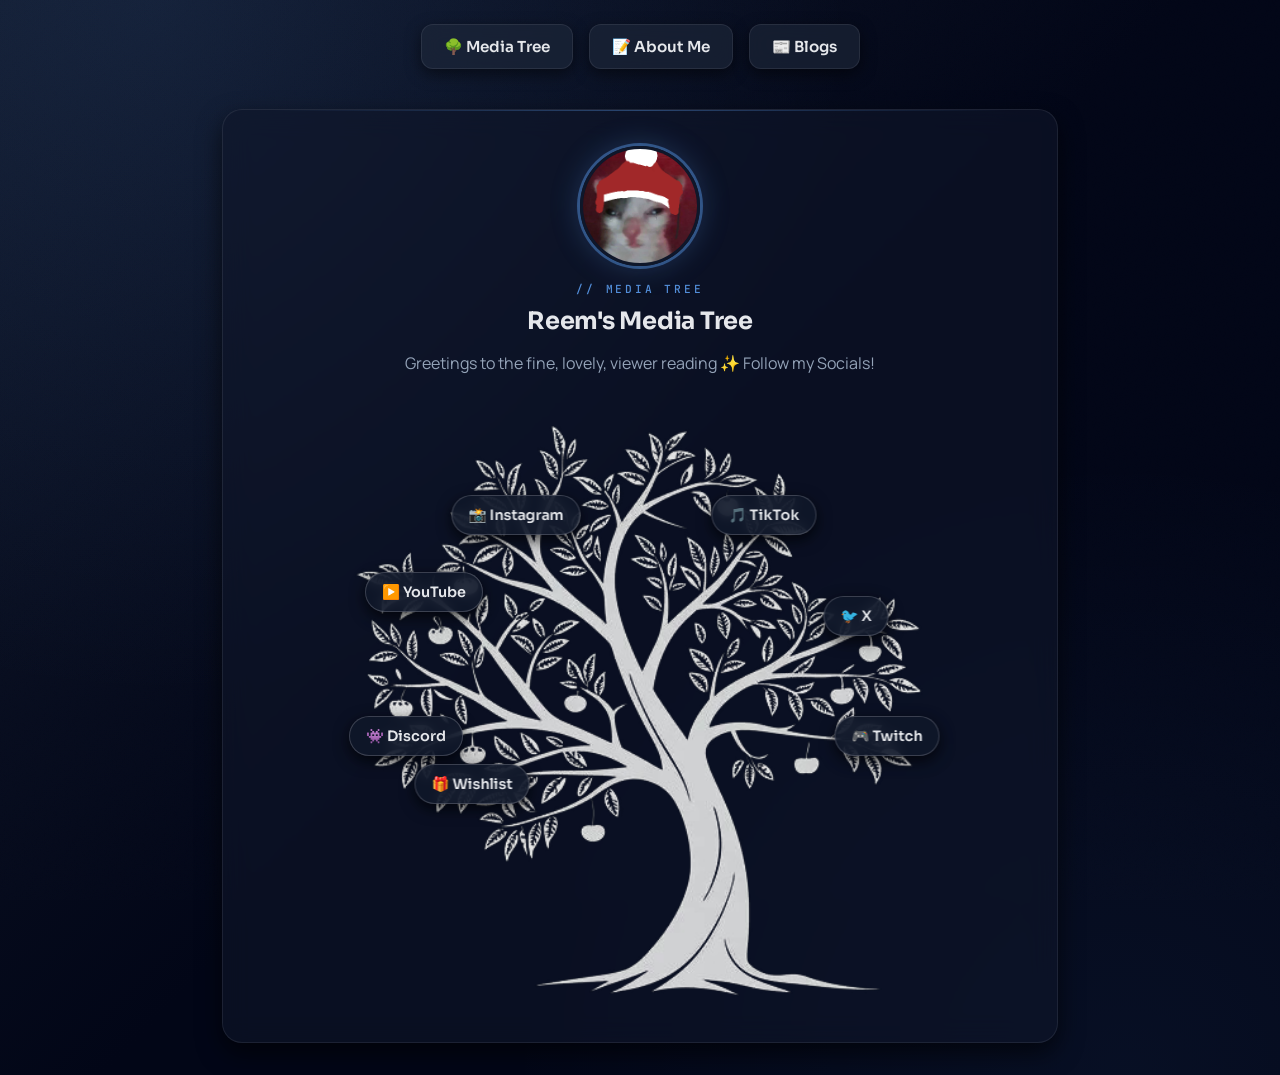
==== commit e2301e5e: "Strip explanatory comments from shipped index.html and styles.css Remove all narrative/explanatory c" ====
--- a/index.html
+++ b/index.html
@@ -5,10 +5,6 @@
 <meta name="viewport" content="width=device-width, initial-scale=1.0">
 <title>REEMMY</title>
 <script>
-// GitHub Pages serves this file for the bare folder URL too, so anyone who
-// lands here via an old link/bookmark with "index.html" still typed on the
-// end gets it silently tidied out of the address bar -- no redirect, no
-// reload, nothing for a search engine or share link to trip over.
 if(location.pathname.endsWith('/index.html')){
     const cleanPath = location.pathname.slice(0, -'index.html'.length) + location.search + location.hash;
     history.replaceState(null, '', cleanPath);
@@ -34,11 +30,9 @@
     <button onclick="showPage('blogs')">📰 Blogs</button>
 </nav>
 
-<!-- MEDIA TREE -->
 <section id="media" class="page active">
     <div class="card">
 
-        <!-- CAT PROFILE -->
         <img src="photos/cat.png" class="profile-pic" alt="Profile">
 
         <span class="kicker">// media tree</span>
@@ -50,10 +44,8 @@
 
         <div class="tree-container">
 
-            <!-- TREE IMAGE -->
             <img src="photos/image.png" class="tree-img" alt="Tree illustration linking to Reem's social media profiles">
 
-           <!-- TOP SPLIT (main canopy fork) -->
 <a href="https://www.instagram.com/reemmydevs/"
    target="_blank"
    rel="noopener noreferrer"
@@ -68,7 +60,6 @@
 </a>
 
 
-<!-- UPPER BRANCH INTERSECTIONS -->
 <a href="https://www.youtube.com/channel/UCuhYpmyhSwhuAVxGsIc_nqg"
    target="_blank"
    rel="noopener noreferrer"
@@ -84,7 +75,6 @@
 </a>
 
 
-<!-- MID BRANCH SPLITS -->
 <a href="https://discord.gg/GuwnDvrFDR"
    target="_blank"
    rel="noopener noreferrer"
@@ -100,7 +90,6 @@
 </a>
 
 
-<!-- LOWER BRANCH TIP (fruit) -->
 <a href="https://throne.com/reemmy"
    target="_blank"
    rel="noopener noreferrer"
@@ -114,7 +103,6 @@
     </div>
 </section>
 
-<!-- ABOUT -->
 <section id="about" class="page">
     <div class="card">
         <span class="kicker">// about me</span>
@@ -128,7 +116,7 @@
             </p>
 
             <p>
-                One of my hobbies is putting together computers, I've built a couple for myself and other so far. Heres some of the ones I made. <weak>I can put together builds for you if you hit me up</weak> 
+                One of my hobbies is putting together computers, I've built a couple for myself and other so far. Heres some of the ones I made. <weak>I can put together builds for you if you hit me up</weak>
             </p>
 
             <div class="carousel" role="region" aria-label="PC build photos" data-interval="4000">
@@ -268,7 +256,6 @@
     </div>
 </section>
 
-<!-- BLOGS -->
 <section id="blogs" class="page">
     <div class="card">
         <span class="kicker">// blog archive</span>
@@ -278,8 +265,7 @@
             Thoughts, updates, and random stuff ✨
         </p>
 
-        <!-- SEARCH -->
-        <input 
+        <input
 type="text"
 id="searchBar"
 class="search-bar"
@@ -287,7 +273,6 @@
 oninput="searchBlogs()"
 >
 
-        <!-- CONTROLS -->
         <div class="blog-toolbar">
             <button type="button" class="blog-filter-trigger" id="blogFilterTrigger" aria-expanded="false" aria-controls="blogFilterPanel" onclick="toggleFilterMenu()">
                 <span class="blog-filter-trigger-icon">⇅</span>
@@ -305,16 +290,11 @@
                 </div>
                 <div class="blog-filter-group">
                     <span class="blog-filter-group-label">Filter by tag</span>
-                    <!-- generated at load by renderTagButtons(): an "All" pill plus one per tag actually in use -->
                     <div class="blog-filter-pills" id="tagButtons"></div>
                 </div>
             </div>
         </div>
 
-        <!-- BLOG LIST -->
-        <!-- New posts are inserted right after ADMIN:BLOG_LIST_START by admin.html.
-             Do not remove these two comments -- admin.html relies on them to find
-             where to splice post markup into this file. -->
         <div id="blogList">
             <!-- ADMIN:BLOG_LIST_START -->
 
@@ -348,10 +328,6 @@
                 </div>
             </div>
 
-            <!-- BLOG 1 -->
-
-
-            <!-- BLOG 2 -->
             <div class="blog-preview" data-slug="show-ive-been-watching" data-date="2026-07-28" data-tags="television anime">
                 <a class="blog-preview-link" href="blog/show-ive-been-watching/">
                     <img src="photos/show-ive-been-watching-1785287549736.jpg" class="blog-img" alt="An overall on GoSIck">
@@ -372,7 +348,6 @@
     </div>
 </section>
 <script>
-// SKILL PHOTO CAROUSELS
 function carouselGoTo(carousel, index){
     const track = carousel.querySelector('.carousel-track');
     const slideCount = carousel.querySelectorAll('.carousel-slide').length;
@@ -396,15 +371,11 @@
     const current = parseInt(carousel.dataset.index, 10) || 0;
     carouselGoTo(carousel, current + direction);
 
-    // pause auto-advance, resume after 10s of no interaction
     clearInterval(carousel._autoTimer);
     clearTimeout(carousel._resumeTimer);
     carousel._resumeTimer = setTimeout(() => carouselStartAuto(carousel), 10000);
 }
 
-// shuffle each carousel's slides (image + its caption move together
-// since they're both inside the same .carousel-slide) so the order
-// is different every time the page loads
 function shuffleSlides(carousel){
     const track = carousel.querySelector('.carousel-track');
     const slides = Array.from(track.children);
@@ -425,7 +396,6 @@
 </script>
 
 <script>
-// TIKTOK EASTER EGG
 (function(){
     const btn = document.getElementById('tiktokBtn');
     const message = document.getElementById('tiktokMessage');
@@ -437,11 +407,6 @@
     let poofCtx = null;
     let poofReverbImpulse = null;
 
-    // a short synthesized reverb tail (exponentially-decaying stereo noise
-    // used as a convolution impulse response) -- built once and reused.
-    // This one thing does more to remove the "cheap/dry" quality than any
-    // amount of oscillator tweaking: real produced SFX almost never sit in
-    // total silence, they have a little bit of space around them.
     function getPoofReverbImpulse(ctx){
         if(!poofReverbImpulse){
             const duration = 0.9, decay = 2.6;
@@ -458,14 +423,6 @@
         return poofReverbImpulse;
     }
 
-    // a quiet synthesized "poof": a bubble-pop blip (rising pitch that
-    // cuts sharply, with a tiny click at the pop) layered with a small
-    // cluster of bright sparkle tones that fades in alongside the pop and
-    // then cuts off abruptly, like the object just vanished rather than
-    // the sound naturally decaying away. Everything is layered with a
-    // couple of harmonics (not bare sine waves), spread across the stereo
-    // field, and passed through a touch of soft saturation + reverb so it
-    // reads as produced rather than a raw oscillator beep.
     function playPoofSound(){
         try{
             const AudioContextClass = window.AudioContext || window.webkitAudioContext;
@@ -475,9 +432,6 @@
 
             const now = poofCtx.currentTime;
 
-            // master bus -- everything routes through here for shared
-            // warmth (gentle tanh saturation) before splitting to a dry
-            // path and a low-level reverb send
             const master = poofCtx.createGain();
             master.gain.value = 1;
 
@@ -491,7 +445,7 @@
             saturation.oversample = '2x';
 
             const reverbSend = poofCtx.createGain();
-            reverbSend.gain.value = 0.16; // subtle -- adds space, not a cave
+            reverbSend.gain.value = 0.16;
 
             const convolver = poofCtx.createConvolver();
             convolver.buffer = getPoofReverbImpulse(poofCtx);
@@ -502,9 +456,6 @@
             reverbSend.connect(convolver);
             convolver.connect(poofCtx.destination);
 
-            // --- bubble pop: layered fundamental + a triangle partial an
-            // octave up (for body/edge) + a brief low sub (for weight),
-            // quick rising pitch that cuts sharply ---
             const popFund = poofCtx.createOscillator();
             popFund.type = 'sine';
             popFund.frequency.setValueAtTime(480, now);
@@ -541,10 +492,6 @@
             popPartial.start(now); popPartial.stop(now + 0.07);
             popSub.start(now); popSub.stop(now + 0.06);
 
-            // a tiny shaped-noise click right at the pop moment for
-            // percussive "snap" -- bandpassed (a defined center + Q)
-            // instead of just highpassed, so it reads as a clean
-            // transient rather than broadband hiss
             const clickBuffer = poofCtx.createBuffer(1, Math.floor(poofCtx.sampleRate * 0.02), poofCtx.sampleRate);
             const clickData = clickBuffer.getChannelData(0);
             for(let i = 0; i < clickData.length; i++){
@@ -569,14 +516,6 @@
             click.start(now + 0.04);
             click.stop(now + 0.065);
 
-            // --- sparkle: a rapid, irregular scatter of tiny bright noise
-            // crackles -- a cymbal's sizzle broken into audible individual
-            // pops, with the same crackling, unevenly-timed rhythm as pop
-            // rocks candy going off in your mouth. Each crackle is its own
-            // short burst of bandpassed noise (bright/metallic, not a
-            // tonal note), randomly pitched, panned, and timed, with gaps
-            // that widen toward the end so it naturally fizzles out
-            // instead of stopping on a beat. Starts a touch after the pop.
             const sparkleStart = now + 0.03;
             const sparkleWindow = 0.2;
             const sparkleMaster = poofCtx.createGain();
@@ -587,15 +526,11 @@
             let crackleT = 0;
             for(let i = 0; i < crackleCount; i++){
                 const progress = i / crackleCount;
-                // tighter, faster gaps than a soft candy crackle -- more of
-                // a rapid-fire burst, still widening a bit toward the end
                 const gap = 0.002 + Math.random() * 0.013 * (0.35 + progress);
                 crackleT += gap;
                 if(crackleT > sparkleWindow) break;
 
                 const popTime = sparkleStart + crackleT;
-                // shorter and crisper per-pop than before -- a sharp
-                // "tick" rather than a soft crackle
                 const dur = 0.004 + Math.random() * 0.004;
 
                 const buf = poofCtx.createBuffer(1, Math.max(1, Math.floor(poofCtx.sampleRate * dur)), poofCtx.sampleRate);
@@ -607,16 +542,12 @@
                 const crackle = poofCtx.createBufferSource();
                 crackle.buffer = buf;
 
-                // brighter and higher-Q than before -- a sharper "snap"
-                // per pop, more firework-crackle than soft candy fizz
                 const crackleFilter = poofCtx.createBiquadFilter();
                 crackleFilter.type = 'bandpass';
                 crackleFilter.frequency.value = 5500 + Math.random() * 4500;
                 crackleFilter.Q.value = 2 + Math.random() * 2;
 
                 const crackleGain = poofCtx.createGain();
-                // wider amplitude variance -- some pops noticeably louder
-                // than others, like an uneven shower of firework crackle
                 const peak = 0.016 + Math.random() * 0.028;
                 crackleGain.gain.setValueAtTime(peak, popTime);
                 crackleGain.gain.exponentialRampToValueAtTime(0.0001, popTime + dur);
@@ -633,7 +564,6 @@
                 crackle.stop(popTime + dur + 0.005);
             }
         }catch(e){
-            // sound is a nice-to-have here, never let it break the easter egg
         }
     }
 
@@ -645,9 +575,6 @@
         btn.style.transform = 'translate(-50%, -50%)';
     }
 
-    // shrink relative to whatever size it's currently rendering at, so it
-    // shrinks noticeably whether starting from the desktop tree or the
-    // mobile stacked-list size
     function shrinkOneStage(){
         const style = getComputedStyle(btn);
         const shrink = (value) => (parseFloat(value) * 0.78) + 'px';
@@ -659,7 +586,6 @@
         btn.style.paddingRight = shrink(style.paddingRight);
     }
 
-    // desktop hover: give a brief moment to click before it flees
     btn.addEventListener('mouseenter', () => {
         if(catches >= maxCatches) return;
         clearTimeout(fleeTimer);
@@ -670,7 +596,6 @@
         clearTimeout(fleeTimer);
     });
 
-    // if it does get caught: shrink and relocate, up to 3 times
     btn.addEventListener('click', (e) => {
         e.preventDefault();
         clearTimeout(fleeTimer);
@@ -702,7 +627,6 @@
     document.querySelectorAll('.page').forEach(page => {
         page.classList.remove('active');
 
-        // reset styles that may break visibility
         page.style.opacity = 1;
         page.style.transform = "none";
     });
@@ -712,16 +636,11 @@
     window.scrollTo({ top: 0, behavior: "instant" });
 }
 
-// jump straight to a section when arriving via a link like
-// "index.html#blogs" -- used by the standalone blog pages' nav and
-// "Back to site" button so leaving a post returns you to the blog list
-// instead of always landing back on the default Media Tree section
 if(location.hash === '#blogs' || location.hash === '#about'){
     showPage(location.hash.slice(1));
 }
 </script>
 <script>
-// SEARCH + FILTER (combined so neither one clobbers the other's state)
 let activeCategory = 'all';
 let activeSort = 'new';
 
@@ -738,7 +657,6 @@
     applyBlogVisibility();
 }
 
-// SORT + FILTER DROPDOWN
 function toggleFilterMenu(force){
     const panel = document.getElementById('blogFilterPanel');
     const trigger = document.getElementById('blogFilterTrigger');
@@ -766,9 +684,6 @@
 function applyBlogVisibility(){
     const input = document.getElementById('searchBar').value.toLowerCase();
 
-    // episodes now show on the main list alongside everything else (they
-    // used to be hidden, only reachable through their series page) -- they
-    // go through the exact same search/tag matching as any other post
     document.querySelectorAll('.blog-preview').forEach(blog=>{
         const text = blog.innerText.toLowerCase();
         const matchesSearch = text.includes(input);
@@ -778,7 +693,6 @@
     });
 }
 
-// SORT
 function sortBlogs(type){
     activeSort = type;
     const container = document.getElementById('blogList');
@@ -798,9 +712,6 @@
     updateFilterTriggerState();
 }
 
-// TAG PILLS (generated from whatever tags are actually in use, so
-// admin.html never has to touch this file's button markup when a new
-// tag shows up on a post)
 function renderTagButtons(){
     const tags = new Set();
     document.querySelectorAll('.blog-preview').forEach(blog=>{
@@ -829,13 +740,9 @@
     });
 }
 
-// episodes now show on the main list alongside everything else -- this
-// adds a small "Part of <series>" badge onto each episode's own preview
-// card so it still reads clearly as part of a series while browsing,
-// instead of looking like an unrelated standalone post
 function renderEpisodeBadges(){
     document.querySelectorAll('.blog-preview[data-parent]').forEach(blog=>{
-        if(blog.querySelector('.preview-parent-badge')) return; // don't double up on repeat calls
+        if(blog.querySelector('.preview-parent-badge')) return;
         const parentSlug = blog.dataset.parent;
         const parent = document.querySelector('.blog-preview[data-slug="' + CSS.escape(parentSlug) + '"]');
         if(!parent) return;
@@ -850,7 +757,7 @@
 
 renderTagButtons();
 renderEpisodeBadges();
-sortBlogs('new'); // most-recent-first by default, now including episodes
+sortBlogs('new');
 applyBlogVisibility();
 </script>
 </body>
--- a/styles.css
+++ b/styles.css
@@ -38,8 +38,6 @@
     position:relative;
 }
 
-/* subtle grain for tactile depth over the flat gradient mesh above --
-   opacity kept very low so it never competes with contrast/readability */
 body::before{
     content:"";
     position:fixed;
@@ -56,10 +54,6 @@
     letter-spacing:-.01em;
 }
 
-/* small uppercase tracked-out label above a page's main heading -- the
-   site's one recurring signature motif, styled like a terminal/HUD
-   readout to echo the tech/gamer identity the rest of the redesign
-   otherwise keeps quiet */
 .kicker{
     display:block;
     text-align:center;
@@ -73,7 +67,6 @@
     margin-bottom:.6rem;
 }
 
-/* Navigation */
 nav{
     display:flex;
     justify-content:center;
@@ -109,7 +102,6 @@
     box-shadow:0 8px 20px rgba(0,0,0,.55), 0 0 0 1px var(--accent-soft);
 }
 
-/* Pages */
 .page{
     display:none;
     width:90%;
@@ -125,13 +117,10 @@
     display:block;
 }
 
-/* the blog list needs real room for a multi-column grid -- every other
-   page stays at the narrower default width above */
 #blogs.page{
     max-width:1400px;
 }
 
-/* Cards */
 .card{
     background:var(--surface);
     -webkit-backdrop-filter:blur(14px);
@@ -143,9 +132,6 @@
     position:relative;
 }
 
-/* signature hairline glow along the top edge of every card -- inset from
-   the corners so it never needs overflow:hidden (which would clip the
-   blog filter dropdown panel, a descendant of .card) */
 .card::before{
     content:"";
     position:absolute;
@@ -167,7 +153,6 @@
     color:var(--text-muted);
 }
 
-/* Profile */
 .profile-pic{
     width:120px;
     height:120px;
@@ -179,7 +164,6 @@
     box-shadow:0 0 0 3px var(--border-strong), 0 0 30px rgba(96,165,250,.25);
 }
 
-/* Tree */
 .tree-container{
     position:relative;
     width:100%;
@@ -188,7 +172,6 @@
     margin:20px auto 0;
 }
 
-/* Tree image */
 .tree-img{
     position:absolute;
     top:0;
@@ -200,20 +183,21 @@
     pointer-events:none;
 }
 
-/* Link nodes styled like fruit */
 .link-node{
     position:absolute;
     text-decoration:none;
     color:var(--text);
-    background:var(--surface-raised);
+    background:rgba(15,23,42,.88);
+    -webkit-backdrop-filter:blur(6px);
+    backdrop-filter:blur(6px);
     padding:10px 16px;
     border-radius:var(--radius-pill);
     font-family:var(--font-display);
     font-weight:600;
     font-size:.9rem;
-    box-shadow:0 5px 15px rgba(0,0,0,.6);
+    box-shadow:0 5px 15px rgba(0,0,0,.7);
     transition:.25s;
-    border:1px solid var(--border);
+    border:1px solid rgba(255,255,255,.18);
     white-space:nowrap;
 }
 
@@ -224,7 +208,6 @@
     box-shadow:0 8px 20px rgba(0,0,0,.6), 0 0 16px rgba(96,165,250,.3);
 }
 
-/* Tree fruit positions (percentages of the square tree-container) */
 .node-instagram{ top:18.3%; left:29.4%; transform:translate(-50%, -50%); }
 .node-tiktok{ top:18.3%; left:70.6%; transform:translate(-50%, -50%); }
 .node-youtube{ top:31%; left:14%; transform:translate(-50%, -50%); }
@@ -233,7 +216,6 @@
 .node-twitch{ top:55%; left:91.2%; transform:translate(-50%, -50%); }
 .node-wishlist{ top:63%; left:22%; transform:translate(-50%, -50%); }
 
-/* TikTok easter egg */
 .tiktok-message{
     display:none;
     text-align:center;
@@ -246,7 +228,6 @@
     max-width:fit-content;
 }
 
-/* About page narrative */
 .about-content h2{
     margin-bottom:1rem;
 }
@@ -261,7 +242,6 @@
     color:#e5e7eb;
 }
 
-/* Skill photo carousel */
 .carousel{
     position:relative;
     border-radius:var(--radius-md);
@@ -286,8 +266,6 @@
     flex-direction:column;
 }
 
-/* image/placeholder area: fixed frame so the whole photo fits without
-   being cropped, instead of stretching to fill and cutting off edges */
 .carousel-media{
     position:relative;
     width:100%;
@@ -309,8 +287,6 @@
     object-fit:contain;
 }
 
-/* caption sits below the photo, in normal flow, so it's always fully
-   readable instead of overlaid on top of the image */
 .carousel-caption{
     padding:10px 14px;
     background:rgba(15,23,42,.9);
@@ -320,8 +296,6 @@
     border-top:1px solid rgba(255,255,255,.08);
 }
 
-/* Sized identically to .carousel-media (same width basis + aspect-ratio)
-   so arrows center on the photo itself, not the photo+caption combined */
 .carousel-arrow-zone{
     position:absolute;
     top:0;
@@ -359,19 +333,12 @@
 .carousel-prev{ left:10px; }
 .carousel-next{ right:10px; }
 
-/* Blog */
-   /* BLOG FIXED STYLES */
-/* wraps the visible card content (image/title/summary/tags) in a real
-   link to the post's standalone page -- .full-content stays a sibling
-   outside this, never nested inside it (see buildBlogPreviewHtml) */
 .blog-preview-link{
     display:block;
     color:inherit;
     text-decoration:none;
 }
 
-/* dense grid so many more previews fit on screen at once -- each card
-   shrinks to fit rather than the list staying a single centered column */
 #blogList{
     display:grid;
     grid-template-columns:repeat(auto-fill,minmax(230px,1fr));
@@ -416,7 +383,6 @@
     margin-top:8px;
     font-size:1.05rem;
     line-height:1.3;
-    /* keep card heights uniform in the grid regardless of title length */
     display:-webkit-box;
     -webkit-line-clamp:2;
     -webkit-box-orient:vertical;
@@ -430,8 +396,6 @@
     background:linear-gradient(120deg,transparent,var(--accent-soft),transparent);
     opacity:0;
     transition:.4s;
-    /* purely decorative -- must not swallow clicks meant for the real
-       <a class="blog-preview-link"> sitting underneath it */
     pointer-events:none;
 }
 
@@ -465,9 +429,6 @@
     color:#cbd5f5;
 }
 
-/* covers any image inside the post body (e.g. ones inserted inline while
-   writing), so they scale down to fit the column instead of rendering at
-   their full uploaded pixel size */
 #blogContent img{
     max-width:100%;
     height:auto;
@@ -476,17 +437,12 @@
     display:block;
 }
 
-/* an image the author has explicitly sized down (via the editor's "Resize
-   selected image" control) gets a width attribute -- let it flow inline
-   instead of forcing its own full-width row, so a couple of small images
-   (or an image and text) can sit side by side */
 #blogContent img[width]{
     display:inline-block;
     vertical-align:top;
     margin:8px;
 }
 
-/* "Part of <series>" link shown above an episode post */
 .episode-parent-link{
     color:var(--text-muted);
     margin-bottom:1rem;
@@ -502,8 +458,6 @@
     text-decoration:underline;
 }
 
-/* compact cover-image + title + summary card shown at the top of a
-   category/series page, above its own full write-up */
 .category-overview{
     text-align:center;
     border:1px solid var(--border);
@@ -533,7 +487,6 @@
     line-height:1.6;
 }
 
-/* "Episode" row shown below a category/series page's overview card */
 .blog-episodes{
     margin-top:1.5rem;
     padding-top:1.5rem;
@@ -608,7 +561,6 @@
     text-overflow:ellipsis;
 }
 
-/* "You might also like" row shown at the bottom of every post */
 .related-posts{
     margin-top:2.5rem;
     padding-top:1.5rem;
@@ -678,8 +630,6 @@
     transition:.2s;
 }
 
-/* .back-btn doubles as a real <a> on standalone blog pages -- without this
-   it inherited the browser's default link underline */
 .back-btn:hover{
     background:#1e293b;
     border-color:var(--border-strong);
@@ -703,7 +653,6 @@
     border-color:var(--border-strong);
 }
 
-/* SORT & FILTER DROPDOWN */
 .blog-toolbar{
     position:relative;
     display:flex;
@@ -860,8 +809,6 @@
     font-size:.78rem;
 }
 
-/* shown on an episode's own preview card in the main blog list, since
-   episodes now appear there directly instead of only under their series */
 .preview-parent-badge{
     color:var(--text-muted);
     font-size:.8rem;
@@ -872,16 +819,12 @@
     display:none;
 }
 
-/* Footer */
 footer{
     text-align:center;
     padding:30px;
     color:#64748b;
 }
 
-/* Mobile: tree fruit can't fit as floating branch labels once the
-   image gets small, so it flattens into a stacked link list under a
-   purely decorative tree image */
 @media(max-width:768px){
 
 .tree-container{
@@ -913,7 +856,6 @@
 }
 }
 
-/* ===== ADMIN (admin.html only) ===== */
 .admin-gate{
     max-width:420px;
     margin:10vh auto 0;
